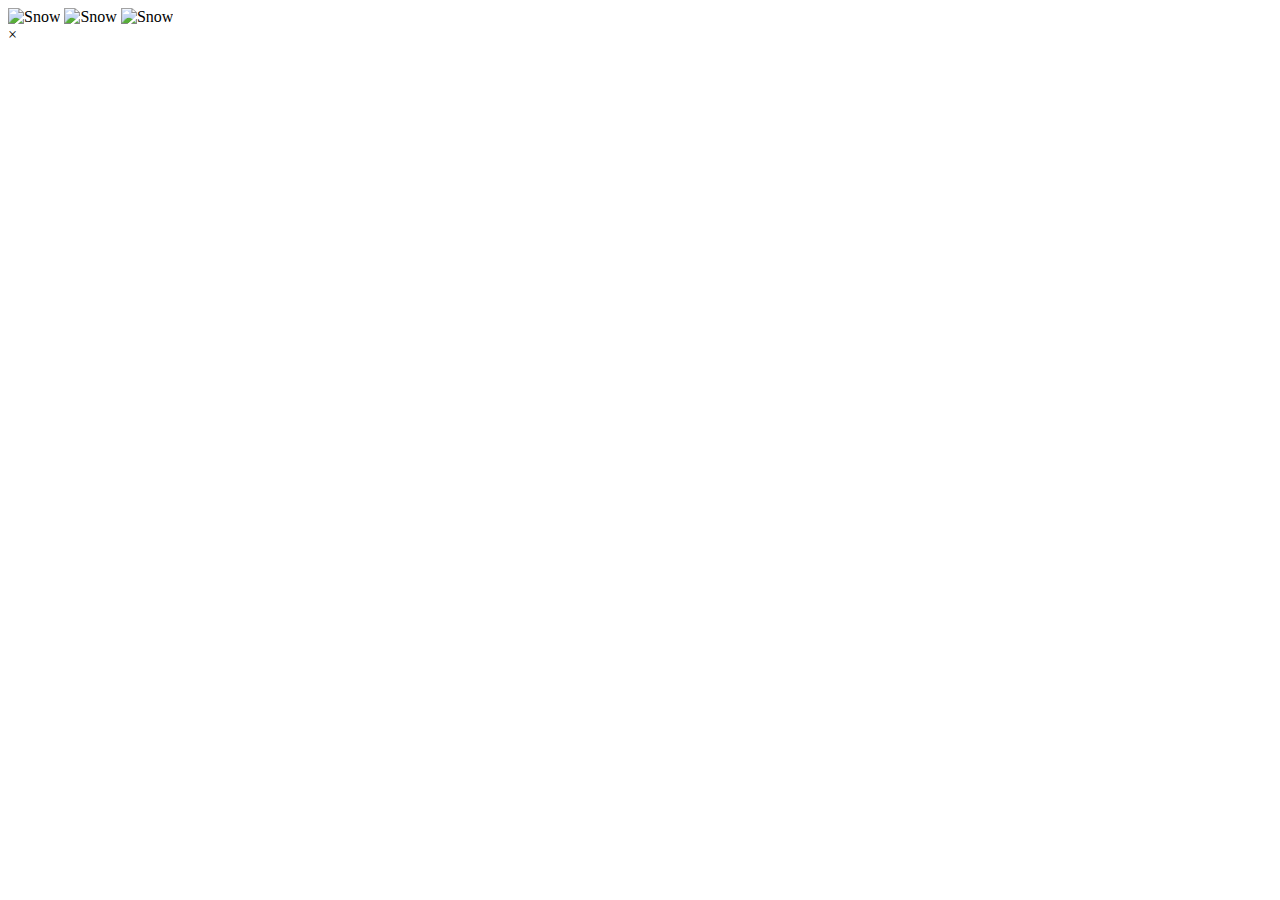
==== index.html @ c1187c4b "Create index.html" ====
<!DOCTYPE html>
<html lang="en">
<head>
    <meta charset="UTF-8">
    <meta name="viewport" content="width=device-width, initial-scale=1.0">

    <title>Portfolio - Josh Hatchard</title>
    <link rel="stylesheet" href="index.css">

    <link rel="preconnect" href="https://fonts.googleapis.com">
    <link rel="preconnect" href="https://fonts.gstatic.com" crossorigin>
    <link href="https://fonts.googleapis.com/css2?family=League+Spartan:wght@100..900&display=swap" rel="stylesheet">

    <link rel="preconnect" href="https://fonts.googleapis.com">
    <link rel="preconnect" href="https://fonts.gstatic.com" crossorigin>
    <link href="https://fonts.googleapis.com/css2?family=Rowdies:wght@300;400;700&display=swap" rel="stylesheet">

</head>
<body>

<!-- Trigger the Modal -->
<img id="myImg" src="images/duck.png" alt="Snow" style="width:100%;max-width:300px">
<img class="myImg" src="images/pig.png" alt="Snow" style="width:100%;max-width:300px">
<img class="myImg" src="images/pig.png" alt="Snow" style="width:100%;max-width:300px">

<!-- The Modal -->
<div id="myModal" class="modal">

  <!-- The Close Button -->
  <span class="close">&times;</span>

  <!-- Modal Content (The Image) -->
  <img class="modal-content" id="img01">

  <!-- Modal Caption (Image Text) -->
  <div id="caption"></div>
</div>

    <script src="index.js"></script>
</body>
</html>
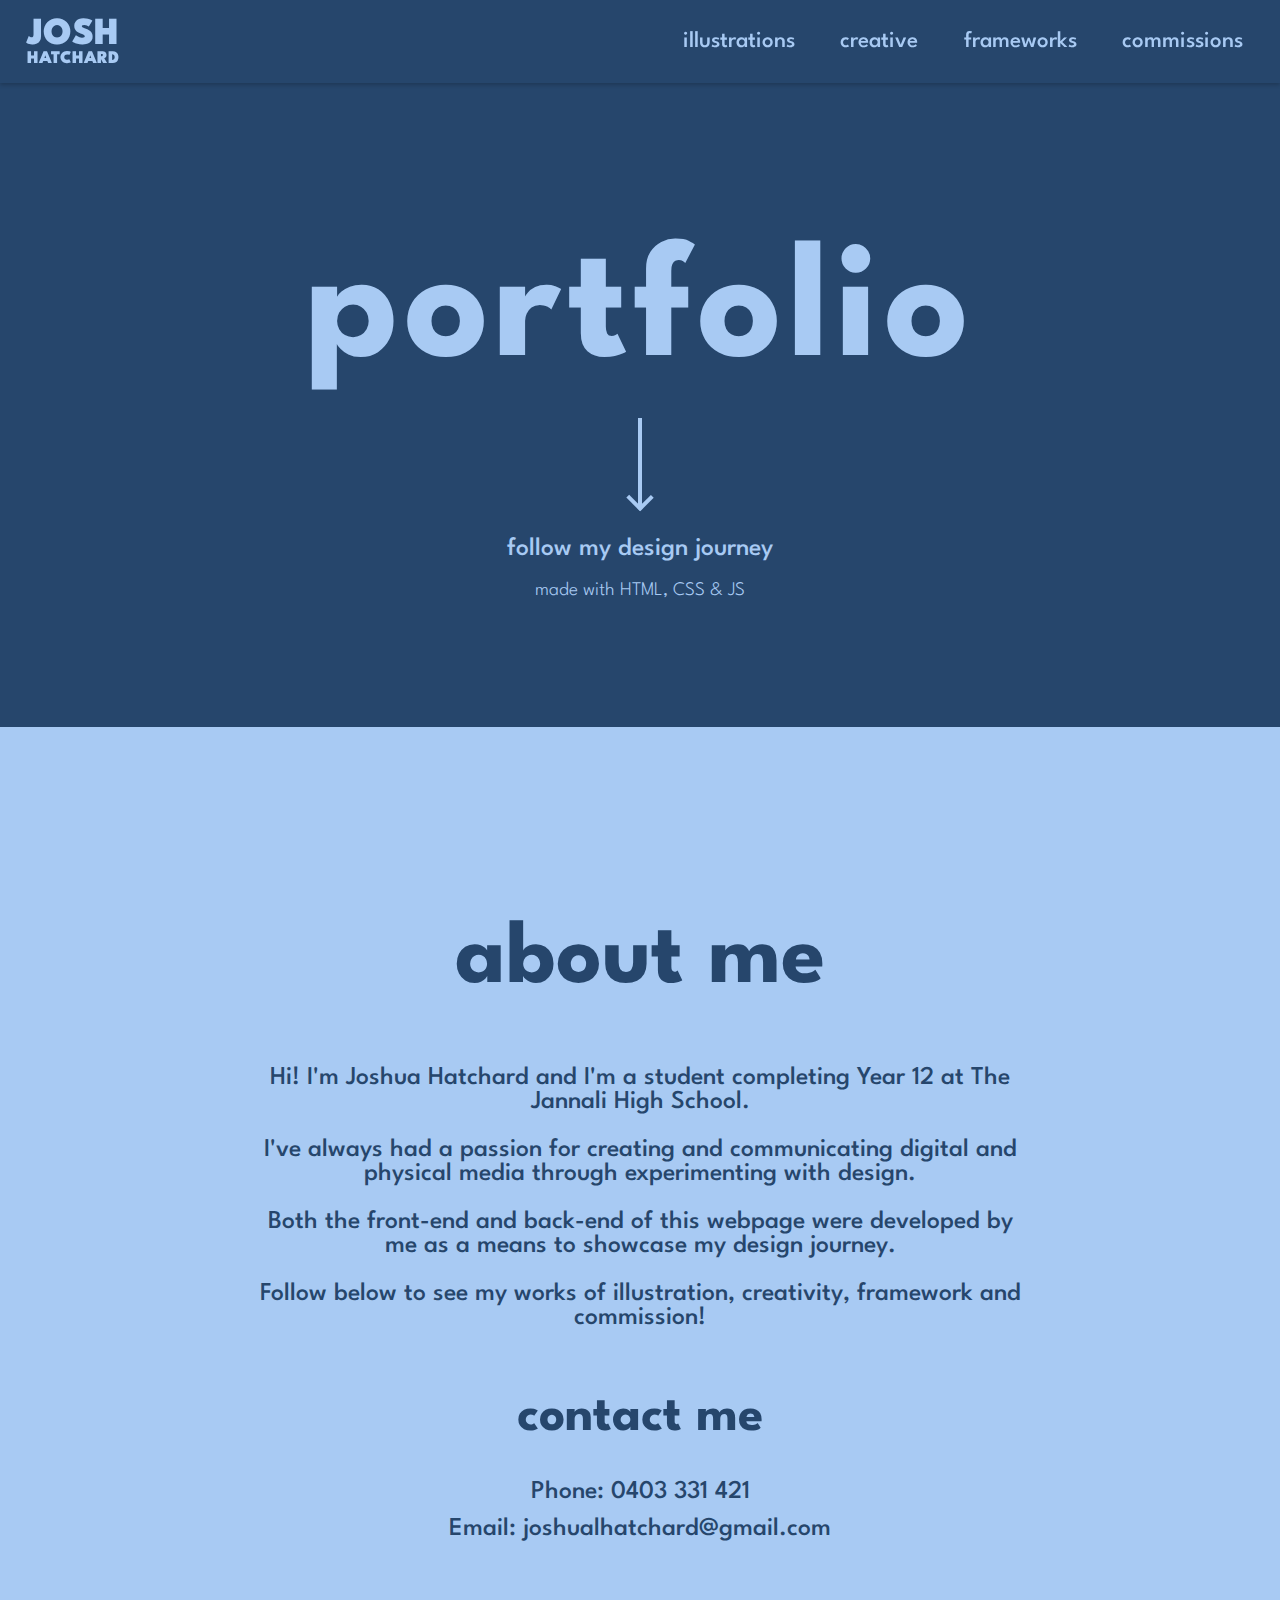
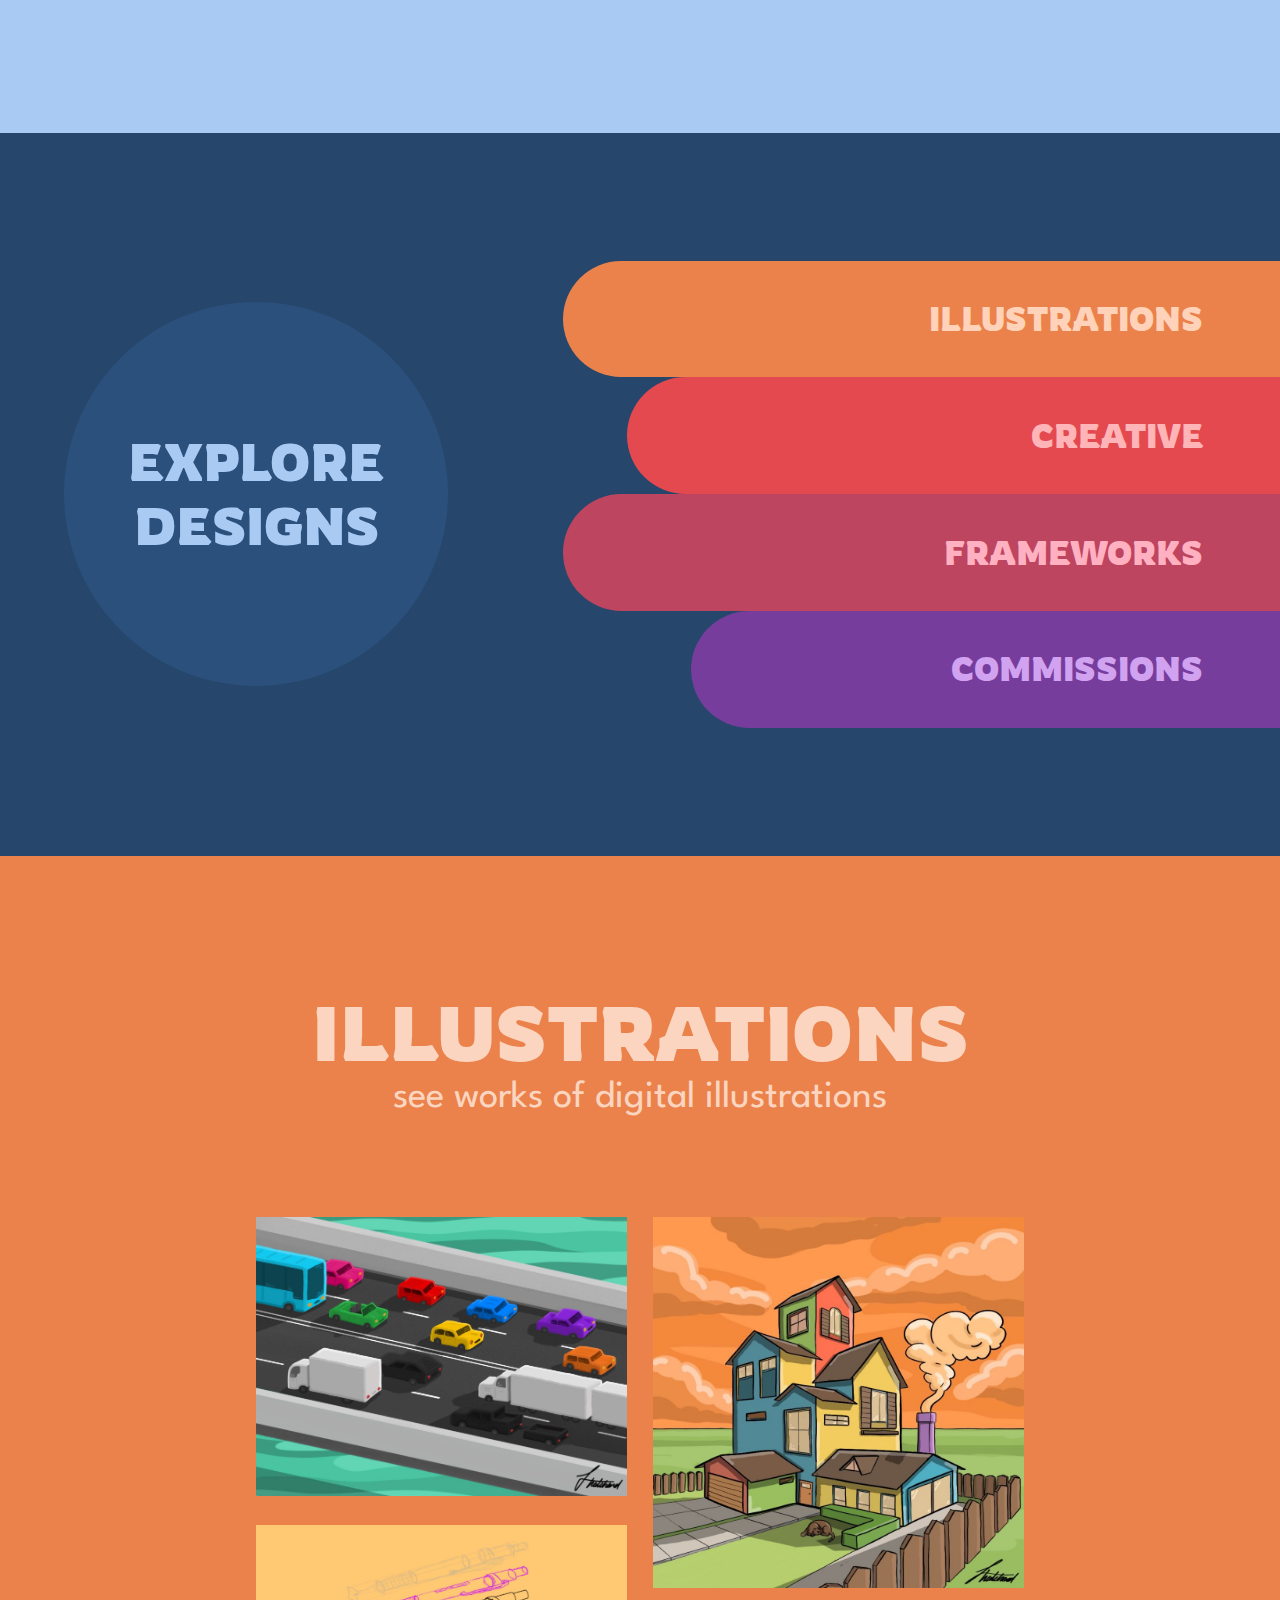
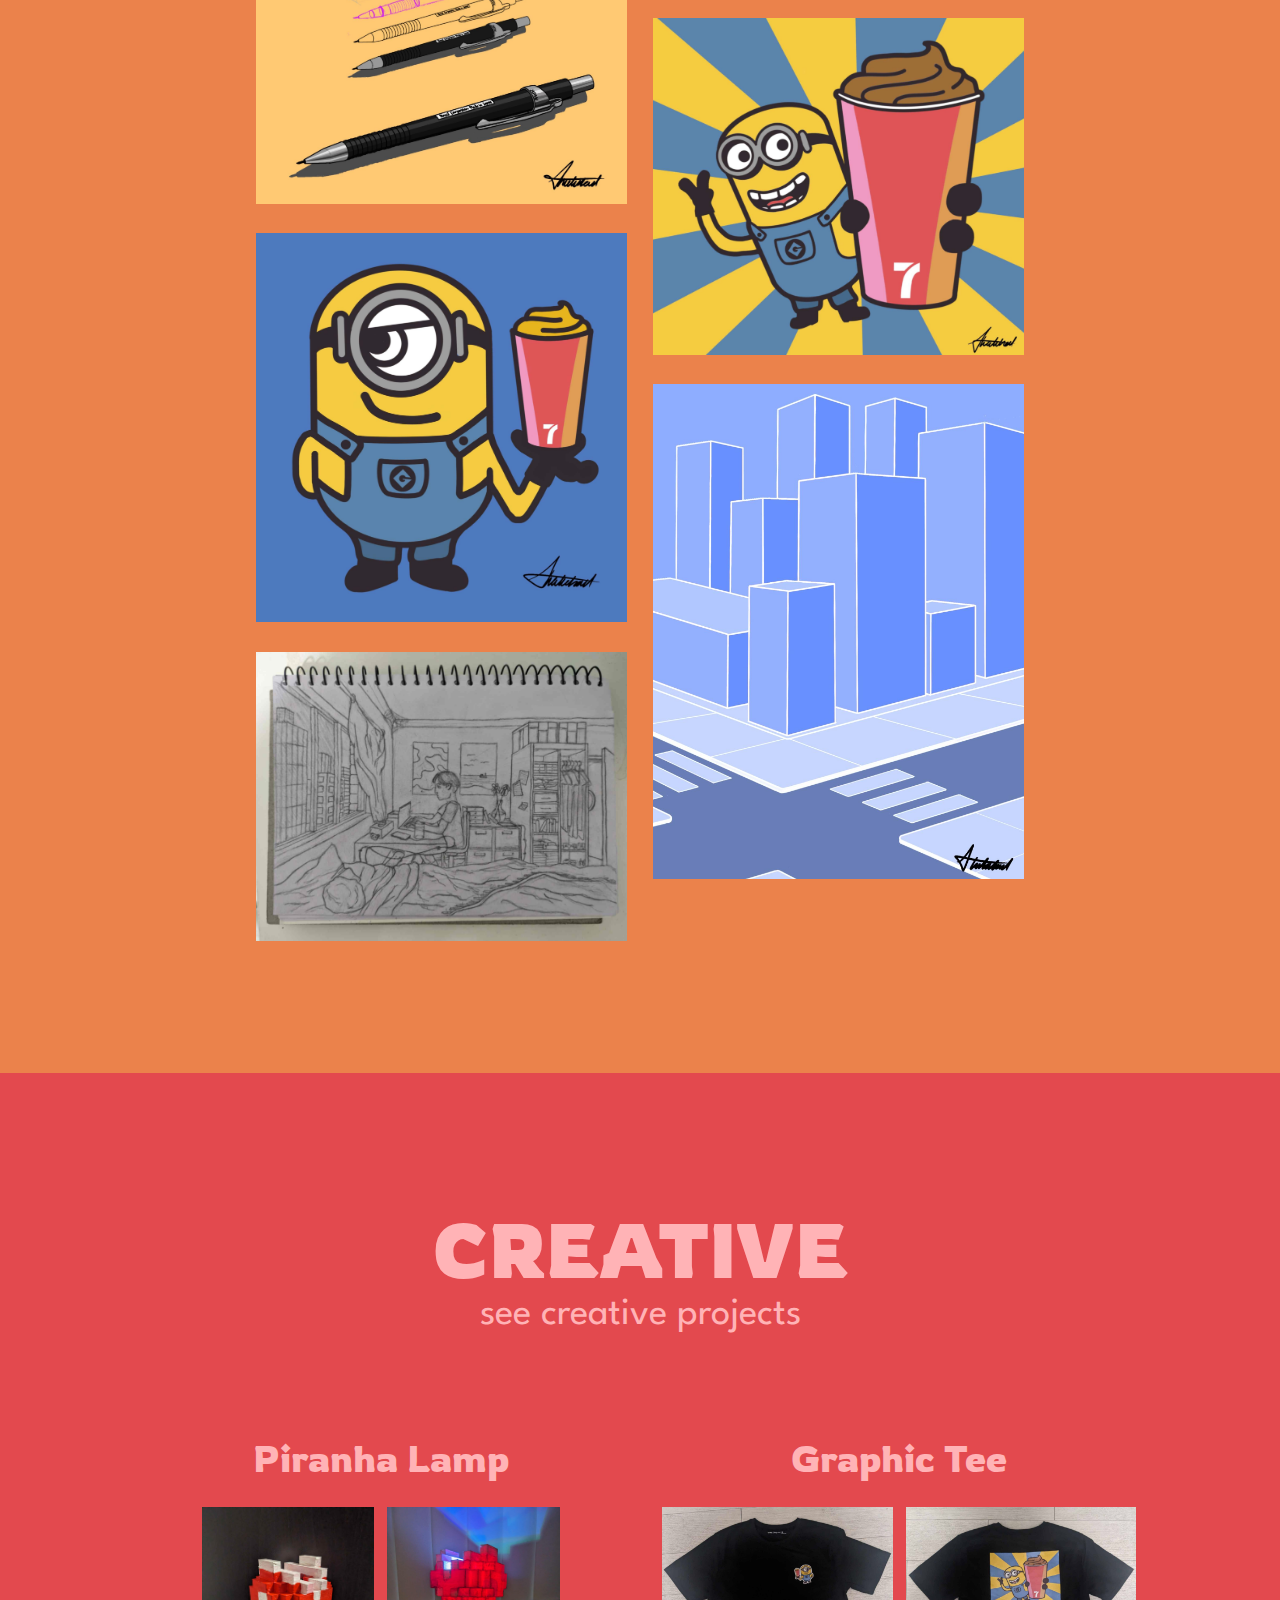
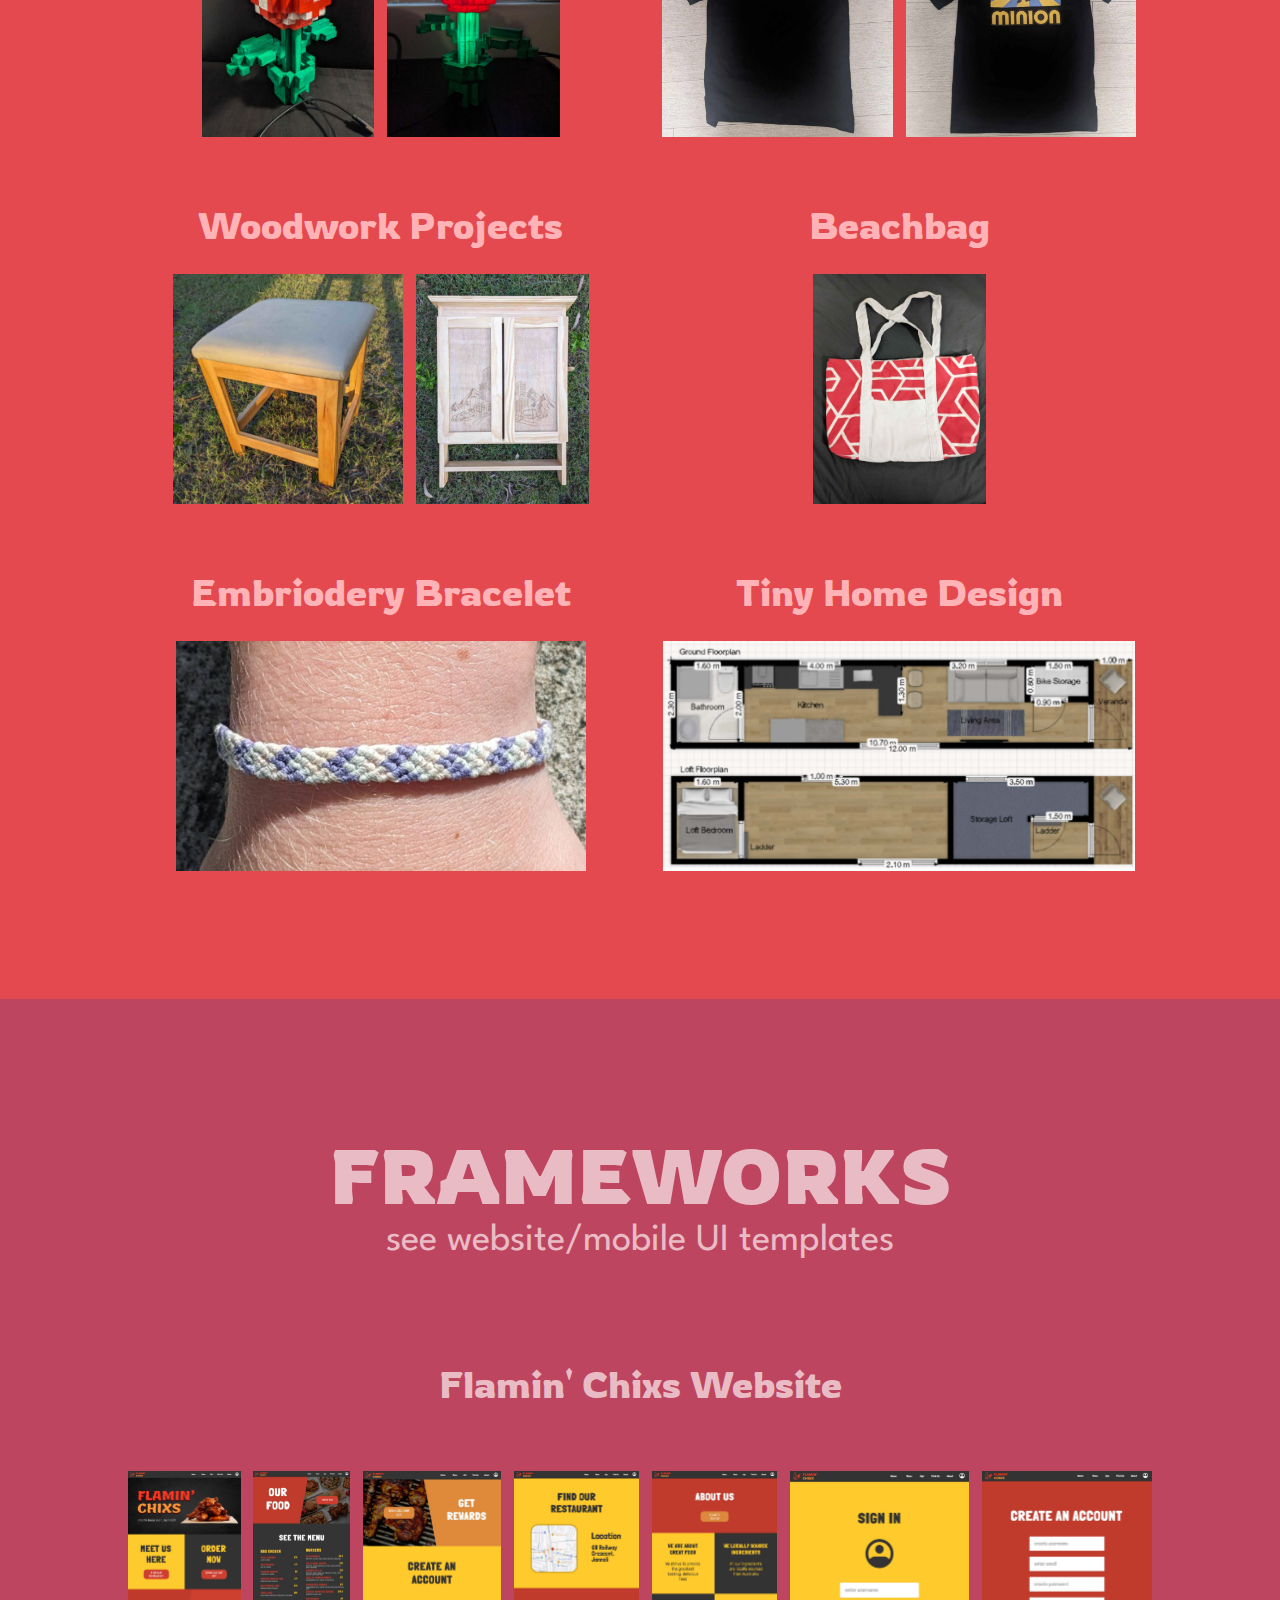
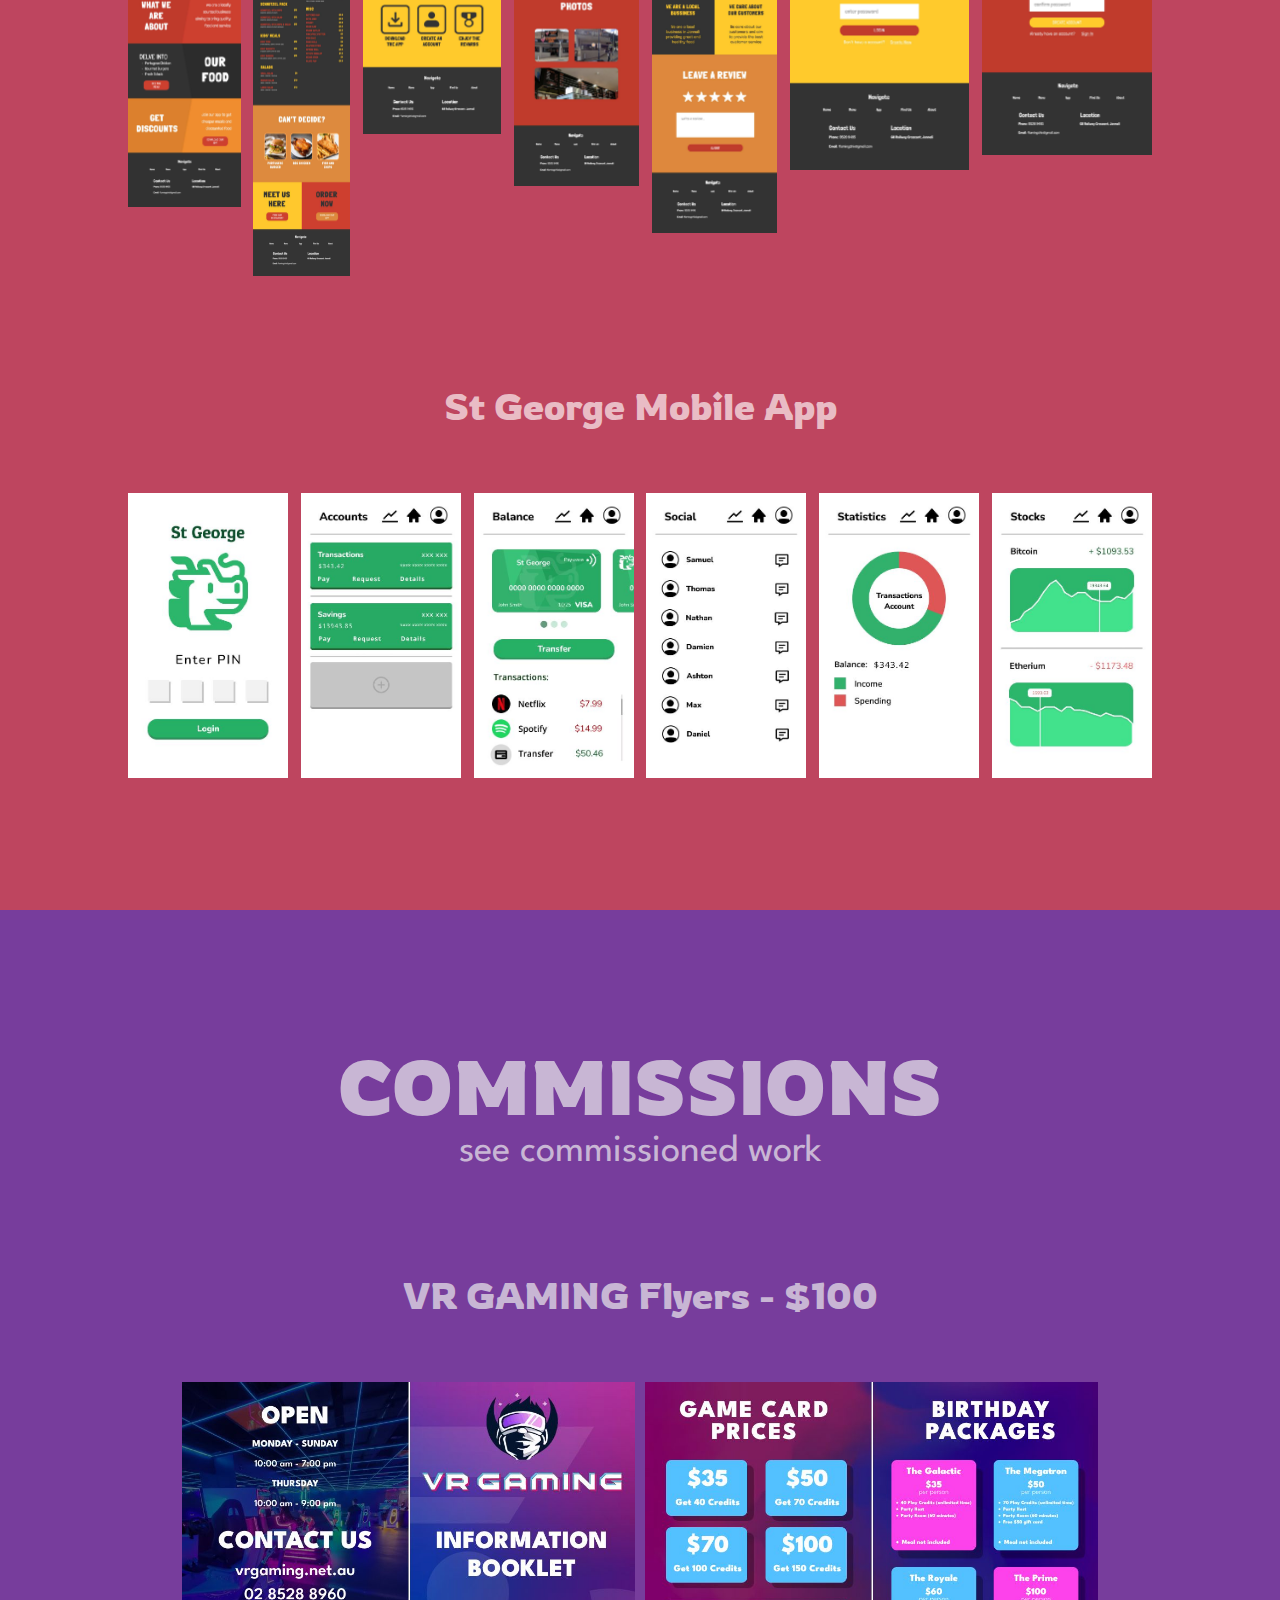
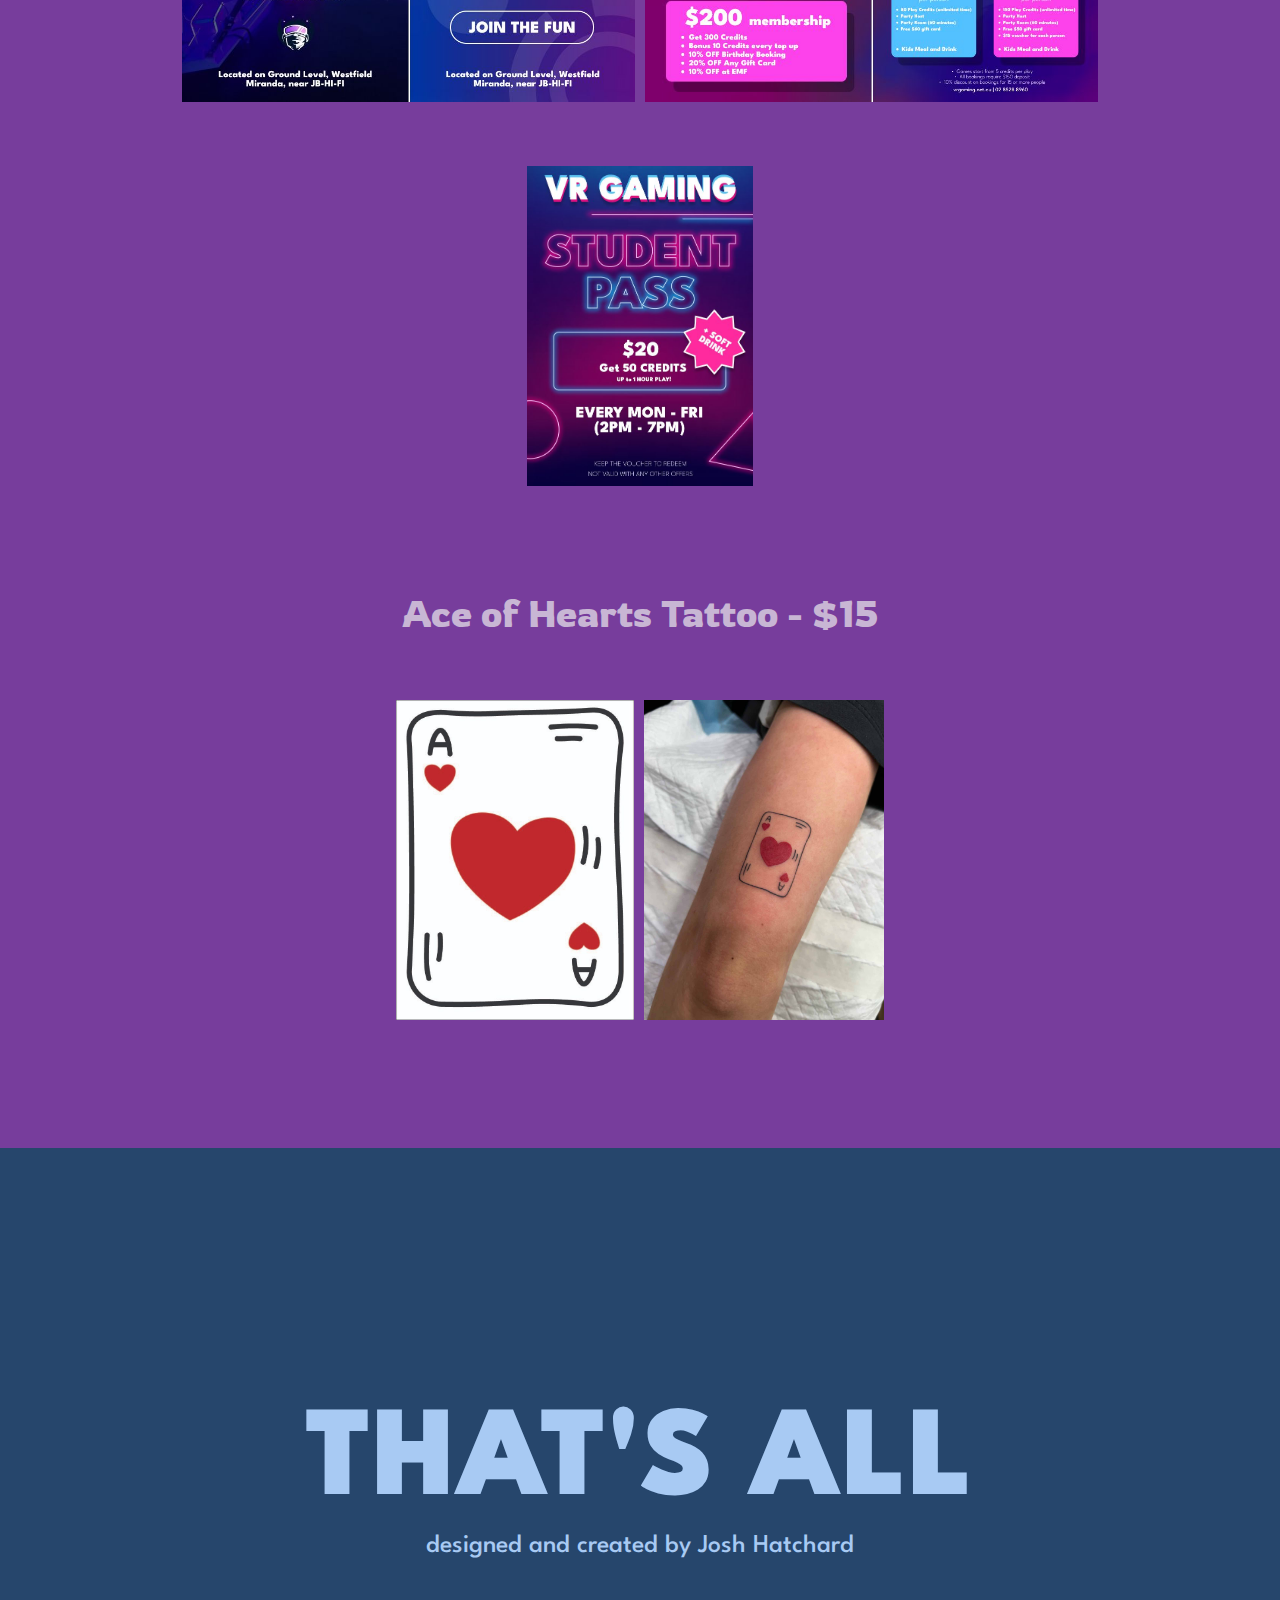
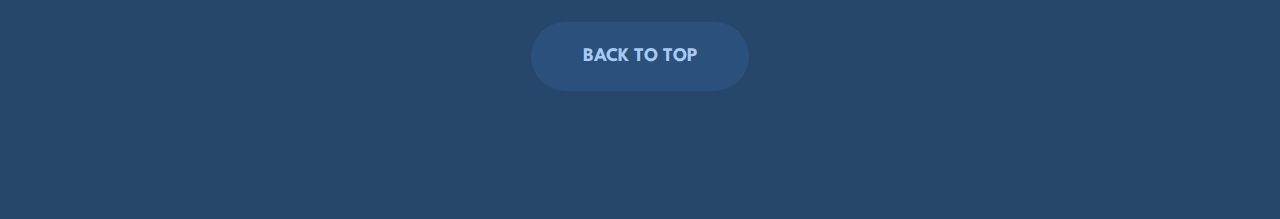
==== commit d3c3484b: "added as index" ====
--- a/index.html
+++ b/index.html
@@ -5,7 +5,7 @@
     <meta name="viewport" content="width=device-width, initial-scale=1.0">
 
     <title>Portfolio - Josh Hatchard</title>
-    <link rel="stylesheet" href="index.css">
+    <link rel="stylesheet" href="folio.css">
 
     <link rel="preconnect" href="https://fonts.googleapis.com">
     <link rel="preconnect" href="https://fonts.gstatic.com" crossorigin>
@@ -17,25 +17,211 @@
 
 </head>
 <body>
-
-<!-- Trigger the Modal -->
-<img id="myImg" src="images/duck.png" alt="Snow" style="width:100%;max-width:300px">
-<img class="myImg" src="images/pig.png" alt="Snow" style="width:100%;max-width:300px">
-<img class="myImg" src="images/pig.png" alt="Snow" style="width:100%;max-width:300px">
-
-<!-- The Modal -->
-<div id="myModal" class="modal">
-
-  <!-- The Close Button -->
-  <span class="close">&times;</span>
-
-  <!-- Modal Content (The Image) -->
-  <img class="modal-content" id="img01">
-
-  <!-- Modal Caption (Image Text) -->
-  <div id="caption"></div>
-</div>
-
-    <script src="index.js"></script>
+    <div class="fullnav">
+        <nav class="nav" id="nav">
+            <div id="items">
+            <div id="name">
+                <p1>JOSH</p1><br>
+                <p2>HATCHARD</p2>
+            </div>
+                <li class="illbut">illustrations</li>  
+                <li class="crebut">creative</li>
+                <li class="frabut">frameworks</li>
+                <li class="combut">commissions</li>
+            <div id="options" class="options">
+                <div id="lines"></div>
+                <div id="lines"></div>
+                <div id="lines"></div>
+            </div>
+        </nav>
+        <div id="dropnav">
+            <li class="illbut"><p1>ILLUSTRATIONS</p1></li>  
+            <li class="crebut">CREATIVE</li>
+            <li class="frabut">FRAMEWORKS</li>
+            <li class="combut">COMMISSIONS</li>
+        </div>
+    </div>
+
+    <div class="header" id="header">
+        <h1>portfolio</h1>
+        <div id="arrow">
+            <div id="arrowbody"></div>
+            <div id="arrowhead">
+                <div id="left"></div>
+                <div id="right"></div>
+            </div>
+        </div>
+        <p1>follow my design journey</p1>
+        <br>
+        <p2>made with HTML, CSS & JS</p2>
+    </div>
+
+    <div class="about">
+        <h2>about me</h2>
+        <div id="container">
+            <p1>Hi! I'm Joshua Hatchard and I'm a student completing Year 12 at The Jannali High School.
+            <br><br>
+            I've always had a passion for creating and communicating digital and physical media through experimenting with design. 
+            <br><br>         
+            Both the front-end and back-end of this webpage were developed by me as a means to showcase my design journey.
+            <br><br>
+            Follow below to see my works of illustration, creativity, framework and commission!
+            </p1>
+            
+            <div id="details">
+                <h2>contact me</h2>
+                <p1>Phone: 0403 331 421</p1>
+                <p1>Email: joshualhatchard@gmail.com</p1>
+            </div>
+            
+        </div>
+    </div>
+
+    <div class="navigate">
+        <div id="navi">
+            <div id="explore">
+                <p1>EXPLORE<br>DESIGNS</p1>
+            </div>
+            <div id="exploreoptions">
+                <div id="ill" class="illbut"><p3>ILLUSTRATIONS</p3></div>
+                <div id="cre" class="crebut"><p3>CREATIVE</p3></div>
+                <div id="fra" class="frabut"><p3>FRAMEWORKS</p3></div>
+                <div id="com" class="combut"><p3>COMMISSIONS</p3></div>
+            </div>
+        </div>
+    </div>
+
+    <!-- modal -->
+    <div id="myModal" class="modal">
+        <img class="modalcontent" id="imgprev">
+        <div id="caption"></div>
+    </div>
+
+    <div class="illustrations" id="illustrations">
+        <h4>ILLUSTRATIONS</h4>
+        <p4>see works of digital illustrations</p4>
+        <div class="gallery">
+            <div class="frameflex">
+                <div id="cont"><img class="works" src="images/illustrations/bridge.jpg" alt="Unlined colourful bridge illustration"></div>
+                <div id="cont"><img class="works" src="images/illustrations/pen.jpg" alt="Still life pen sketch"></div>
+                <div id="cont"><img class="works" src="images/illustrations/minionlogo.jpg" alt="Minion graphic tee logo illustration"></div>
+                <div id="cont"><img class="works" src="images/illustrations/sketch.jpg" alt="Imaginary room sketch drawing"></div> 
+            </div>
+            <div class="frameflex">
+                <div id="cont"><img class="works" src="images/illustrations/house.jpg" alt="Colourful line art house illustration"></div>
+                <div id="cont"><img class="works" src="images/illustrations/minion.jpg" alt="Minion graphic tee illustration"></div>
+                <div id="cont"><img class="works" src="images/illustrations/cityblue.jpg" alt="Multilane bridge illustration"></div>
+            </div>
+        </div>
+    </div>
+
+    <div class="creative" id="creative">
+        <h4>CREATIVE</h4>
+        <p4>see creative projects</p4>
+        <div class="gallery">
+            <div id="box">
+                <p5>Piranha Lamp</p5>
+                <div class="frameflex" id="flex1">
+                    <div id="cont"><img class="works" src="images/creative/lampoff.jpg" alt="Pixelated 3D printed pirahna lamp (off)"></div>
+                    <div id="cont"><img class="works" src="images/creative/lampon.jpg" alt="Pixelated 3D printed pirahna lamp (on)"></div>
+                </div>
+            </div>
+            <div id="box">
+                <p5>Graphic Tee</p5>
+                <div class="frameflex" id="flex2">
+                    <div id="cont"><img class="works" src="images/creative/shirtfront.jpg" alt="Minion graphic tee front"></div>
+                    <div id="cont"><img class="works" src="images/creative/shirtback.jpg" alt="Minion graphic tee back"></div>
+                </div>
+            </div>
+            <div id="box">
+                <p5>Woodwork Projects</p5>
+                <div class="frameflex" id="flex3">
+                    <div id="cont"><img class="works" src="images/creative/stool.jpg" alt="Timber footstool"></div>
+                    <div id="cont"><img class="works" src="images/creative/cabinet.jpg" alt="Timber dartboard cabinet"></div>
+                </div>
+            </div>
+            <div id="box">
+                <p5>Beachbag</p5>
+                <div class="frameflex" id="flex4">
+                    <div id="cont"><img class="works" src="images/creative/beachbag.jpg" alt="Textiles beachbag creation"></div>
+                </div>
+            </div>
+            <div id="box">
+                <p5>Embriodery Bracelet</p5>
+                <div class="frameflex" id="flex5">
+                    <div id="cont"><img class="works" src="images/creative/bracelet.jpg" alt="Embriodery bracelet creation"></div>
+                </div>
+            </div>
+            <div id="box">
+                <p5>Tiny Home Design</p5>
+                <div class="frameflex" id="flex6">
+                    <div id="cont"><img class="works" src="images/creative/tinyhome.jpg" alt="Tiny home floor plan design"></div>
+                </div>
+            </div>
+        </div>
+    </div>
+
+    <div class="frameworks" id="frameworks">
+        <h4>FRAMEWORKS</h4>
+        <p4>see website/mobile UI templates</p4>
+        <div class="gallery">
+            <div id="box">
+                <p5>Flamin' Chixs Website</p5>
+                <div class="frameflex">
+                    <div id="cont"><img class="works" src="images/frameworks/flamin1.jpg" alt="Flamin' Chixs home page"></div>
+                    <div id="cont"><img class="works" src="images/frameworks/flamin2.jpg" alt="Flamin' Chixs menu page"></div>
+                    <div id="cont"><img class="works" src="images/frameworks/flamin3.jpg" alt="Flamin' Chixs rewards page"></div>
+                    <div id="cont"><img class="works" src="images/frameworks/flamin4.jpg" alt="Flamin' Chixs location page"></div>
+                    <div id="cont"><img class="works" src="images/frameworks/flamin5.jpg" alt="Flamin' Chixs about page"></div>
+                    <div id="cont"><img class="works" src="images/frameworks/flamin6.jpg" alt="Flamin' Chixs login page"></div>
+                    <div id="cont"><img class="works" src="images/frameworks/flamin7.jpg" alt="Flamin' Chixs signup page"></div>
+                </div>
+            </div>
+            <div id="box">
+                <p5>St George Mobile App</p5>
+                <div class="frameflex">
+                    <div id="cont"><img class="works" id="item1" src="images/frameworks/banking1.jpg" alt="St George mobile pin page"></div>
+                    <div id="cont"><img class="works" id="item2" src="images/frameworks/banking2.jpg" alt="St George mobile accounts page"></div>
+                    <div id="cont"><img class="works" id="item3" src="images/frameworks/banking3.jpg" alt="St George mobile balance page"></div>
+                    <div id="cont"><img class="works" id="item4" src="images/frameworks/banking4.jpg" alt="St George mobile social page"></div>
+                    <div id="cont"><img class="works" id="item5" src="images/frameworks/banking5.jpg" alt="St George mobile statistics page"></div>
+                    <div id="cont"><img class="works" id="item5" src="images/frameworks/banking6.jpg" alt="St George mobile stocks page"></div>
+                </div>
+            </div>
+        </div>
+    </div>
+
+    <div class="commissions" id="commissions">
+        <h4>COMMISSIONS</h4>
+        <p4>see commissioned work</p4>
+        <div class="gallery">
+            <div id="box">
+                <p5>VR GAMING Flyers - $100</p5>
+                <div class="frameflex" id="flex1">
+                    <div id="cont"><img class="works" src="images/commissions/flyerfront.jpg" alt="VR GAMING flyer front/back page"></div>
+                    <div id="cont"><img class="works" src="images/commissions/flyerpricing.jpg" alt="VR GAMING flyer contents page"></div>
+                </div>
+                <div class="frameflex" id="flex2">
+                    <div id="cont"><img class="works" src="images/commissions/studentpass.jpg" alt="VR GAMING student pass flyer"></div>
+                </div>
+            </div>
+            <div id="box">
+                <p5>Ace of Hearts Tattoo - $15</p5>
+                <div class="frameflex" id="flex3">
+                    <div id="cont"><img class="works" src="images/commissions/tattooill.jpg" alt="Ace of hearts tattoo illustration"></div>
+                    <div id="cont"><img class="works" src="images/commissions/tattoodrawn.jpeg" alt="Drawn ace of hearts tattoo"></div>
+                </div>
+            </div>
+        </div>
+    </div>
+
+    <div class="footer">
+        <h5>THAT'S ALL</h5>
+        <p1>designed and created by Josh Hatchard</p1>
+        <div id="totop">BACK TO TOP</div>
+    </div>
+
+<script src="folio.js"></script>
+
 </body>
-</html>
+</html>--- a/folio.css
+++ b/folio.css
@@ -0,0 +1,639 @@
+
+html {
+    scroll-behavior: smooth;
+   }
+
+body {
+    font-family: "League Spartan", sans-serif;
+    font-optical-sizing: auto;
+    font-style: normal;
+
+    padding: 0px;
+    margin: 0px;
+    cursor: default;
+}
+
+/* nav bar */
+.fullnav {
+    position: fixed;
+    width: 100%;
+    z-index: 1;
+    display: flex;
+    flex-direction: column;
+  }
+  .nav p1 {
+    font-size: max(3vw,25px);
+    font-weight: 900;
+    text-align: center;
+    color: #A8CAF3;
+  }
+  .nav p2 {
+    font-size: max(1.4vw,12px);
+    font-weight: 900;
+    text-align: center;
+    line-height: 80%;
+    color: #A8CAF3;
+  }
+  .nav {
+    background-color: #26466C;
+    padding: 1.3vw;
+    display: flex;
+    box-shadow: 0 2px 4px 0 rgba(0,0,0,.2);
+    min-height: 40px;
+  }
+  .nav #name {
+    width: max-content;
+    margin: auto;
+    margin-left: 10px;
+  }
+  
+  #options {
+    display: none;
+    flex-direction: column;
+    width: 30px;
+    height: 30px;
+    justify-content: center;
+    gap: 20%;
+    margin-top: 5px;
+    margin-right: 5px;
+  }
+  .nav #options:hover {
+    transform: scale(1.1);
+    transition-duration: 0.2s;
+    cursor: pointer;
+  }
+  .nav #options:not(:hover) {
+    transition-duration: 0.2s;
+  }
+
+  #lines {
+    width: 100%;
+    height: 20%;
+    background-color: #A8CAF3;
+    border-radius: 30px;
+  }
+  #items {
+    display: flex;
+    width: 100%;
+    gap: 2vw;
+    margin-right: 10px;
+  }
+  
+  .nav li {
+    padding: 10px;
+    list-style: none;
+    font-size: max(1.8vw,20px);
+    font-weight: 500;
+    color: #A8CAF3;
+    margin: auto 0;
+  }
+
+  .nav li:hover {
+    transform: scale(1.1);
+    transition-duration: 0.2s;
+    cursor: pointer;
+  }
+  .nav li:not(:hover) {
+    transition-duration: 0.2s;
+  }
+  .nav #name:hover {
+    transform: scale(1.1);
+    transition-duration: 0.2s;
+    cursor: pointer;
+  }
+  .nav #name:not(:hover) {
+    transition-duration: 0.2s;
+  }
+  
+  #dropnav {
+    display: none;
+    flex-direction: column;
+    width: 100%;
+    text-align: right;
+  }
+
+  #dropnav li {
+    padding: 20px;
+    font-size: 15px;
+    font-weight: 700;
+    list-style: none;
+    font-family: "Rowdies", sans-serif;
+    font-weight: 700;
+    font-style: normal;
+  }
+  #dropnav .illbut{
+    background-color: #EB824B;
+    color: #FFD2B9;
+  }
+  #dropnav .crebut{
+    background-color: #E3494E;
+    color: #FFB4B7;
+  }
+  #dropnav .frabut{
+    background-color: #BE455F;
+    color: #FFB1C2;
+  }
+  #dropnav .combut{
+    background-color: #773D9C;
+    color: #D1A2EF;
+  }
+
+  #dropnav li:hover {
+    transition-duration: 0.2s;
+    cursor: pointer;
+    padding-right: 10%;
+  }
+  #dropnav li:not(hover) {
+    transition-duration: 0.2s;
+  }
+  
+  @media only screen and (max-width: 800px) {
+    .nav li {
+      display: none;
+    }
+    #options {
+      display: flex;
+  }
+  }
+  @media only screen and (min-width: 800px) {
+    #dropnav {
+      display: none;
+   }
+  }
+  
+
+/* heading page*/
+.header {
+    background-color: #26466C;
+    color: #A8CAF3;
+    text-align: center;
+    display: flex;
+    flex-direction: column;
+    padding-top: 10vw;
+    padding-bottom: 10vw;
+}
+.header h1 {
+    font-size: max(13vw,50px);
+    font-weight: 700;
+    letter-spacing: 5px;
+    margin-bottom: 2vw;
+}
+.header #arrow {
+    width: max-content;
+    height: max-content;
+    margin: auto;
+}
+.header #arrowbody {
+    width: 0.3vw;
+    height: 7vw;
+    background-color: #A8CAF3;
+    margin: auto;
+}
+.header #arrowhead {
+    display: flex;
+    position: relative;
+    top: -0.5vw;
+}
+.header #arrowhead #left {
+    width: 1.5vw;
+    height: 0.3vw;
+    background-color: #A8CAF3;
+    transform: rotate(45deg);
+    position: relative;
+    left: 0.325vw;
+}
+.header #arrowhead #right {
+    width: 1.5vw;
+    height: 0.3vw;
+    background-color: #A8CAF3;
+    transform: rotate(-45deg);
+    position: relative;
+    left: -0.325vw;
+}
+.header p1 {
+    font-size: max(2vw, 15px);
+    font-weight: 500;
+    margin-top: 2vw;
+}
+.header p2 {
+    font-size: max(1.5vw, 10px);
+    margin: 0px;
+    font-weight: 300;
+    margin-top: 0.5vw;
+}
+
+.about {
+    background-color: #A8CAF3;
+    padding-top: 15vw;
+    padding-bottom: 15vw;
+}
+.about h2 {
+    font-size: max(7vw, 40px);
+    font-weight: 700;
+    color: #26466C;
+    text-align: center;
+    margin: 0px;
+}
+
+.about #container {
+    margin: auto;
+    margin-top: 5vw;
+    text-align: center;
+    margin-left: 20vw;
+    margin-right: 20vw;
+}
+.about p1 {
+    font-size: max(2vw, 15px);
+    font-weight: 500;
+    color: #26466C;
+}
+.about #details {
+  display: flex;
+  flex-direction: column;
+  gap: 1vw;
+  justify-content: center;
+  margin-top: 5vw;
+}
+.about #details h2{
+  font-size: 4vw;
+  margin-bottom: 2vw;
+}
+
+
+.navigate {
+    padding-top: 10vw;
+    padding-bottom: 10vw;
+    background-color: #26466C;
+    text-align: center;
+    font-family: "Rowdies", sans-serif;
+    font-weight: 700;
+    font-style: normal;
+  }
+
+.navigate #navi{
+    display: flex;
+    align-items: center;
+}
+
+.navigate #navi #explore {
+    background-color: #2B507C;
+    min-width: 30vw;
+    min-height: 30vw;
+    display: flex;
+    justify-content: center;
+    align-items: center;
+    border-radius: 50%;
+    margin: auto;
+    margin-left: 5vw;
+}
+
+.navigate #navi #explore p1 {
+    color: #A8CAF3;
+    font-size: max(4vw, 10px);
+}
+
+.navigate #explore:hover {
+  transition: 0.3s;
+  transform: scale(1.05);
+}
+.navigate #explore:not(:hover) {
+  transition: 0.3s;
+}
+
+
+.navigate #exploreoptions {
+    display: flex;
+    flex-direction: column;
+    width: 60vw;
+    overflow: hidden;
+    margin-left: auto;
+    margin-right: 0px;
+}
+
+.navigate p3 {
+    font-size: max(2.5vw, 10px);
+    float: right;
+    margin-right: 3vw;
+}
+
+.navigate #exploreoptions #ill {
+    background-color: #EB824B;
+    color: #FFD2B9;
+    padding: 3vw;
+    width: 50vw;
+    border-top-left-radius: 5vw;
+    border-bottom-left-radius: 5vw;
+    margin-left: auto;
+    margin-right: 0px;
+}
+.navigate #exploreoptions #ill:hover {
+    transition: 0.3s;
+    cursor: pointer;
+    transform: scaleX(1.1);
+}
+.navigate #exploreoptions #ill:not(:hover) {
+    transition: 0.3s;
+}
+.navigate #exploreoptions #cre {
+    background-color: #E3494E;
+    color: #FFB4B7;
+    padding: 3vw;
+    width: 45vw;
+    border-top-left-radius: 5vw;
+    border-bottom-left-radius: 5vw;
+    margin-left: auto;
+    margin-right: 0px;
+}
+.navigate #exploreoptions #cre:hover {
+    transition: 0.3s;
+    cursor: pointer;
+    transform: scaleX(1.1);
+}
+.navigate #exploreoptions #cre:not(:hover) {
+    transition: 0.3s;
+}
+
+.navigate #exploreoptions #fra {
+    background-color: #BE455F;
+    color: #FFB1C2;
+    padding: 3vw;
+    width: 50vw;
+    border-top-left-radius: 5vw;
+    border-bottom-left-radius: 5vw;
+    margin-left: auto;
+    margin-right: 0px;
+}
+.navigate #exploreoptions #fra:hover {
+    transition: 0.3s;
+    cursor: pointer;
+    transform: scaleX(1.1);
+}
+.navigate #exploreoptions #fra:not(:hover) {
+    transition: 0.3s;
+}
+
+.navigate #exploreoptions #com {
+    background-color: #773D9C;
+    color: #D1A2EF;
+    padding: 3vw;
+    width: 40vw;
+    border-top-left-radius: 5vw;
+    border-bottom-left-radius: 5vw;
+    margin-left: auto;
+    margin-right: 0px;
+}
+.navigate #exploreoptions #com:hover {
+    transition: 0.3s;
+    cursor: pointer;
+    transform: scaleX(1.1);
+}
+.navigate #exploreoptions #com:not(:hover) {
+    transition: 0.3s;
+}
+
+h4 {
+    font-family: "Rowdies", sans-serif;
+    font-weight: 700;
+    font-style: normal;
+    font-size: max(6vw, 30px);
+    margin: 0px;
+  }
+
+p4 {
+    font-family: "League Spartan", sans-serif;
+    font-optical-sizing: auto;
+    font-style: normal;
+    font-size: max(3vw, 15px);
+    font-weight: 400;
+}
+
+p5 {
+    font-family: "Rowdies", sans-serif;
+    font-weight: 500;
+    font-style: normal;
+    font-size: max(3vw, 10px);
+    margin: 0px;
+}
+
+.illustrations {
+    background-color: #EB824B;
+    color: #FBD5C0;
+    text-align: center;
+    padding-top: 10vw;
+    padding-bottom: 10vw;
+}
+
+.illustrations .gallery {
+    display: flex;
+    width: 60%;
+    margin: auto;
+    gap: 2vw;
+    margin-top: 8vw;
+    }
+
+.illustrations .gallery .frameflex {
+    display: flex;
+    flex-direction: column;
+    margin: auto;
+    margin-top: 0;
+    gap: 2vw;
+    width: 100%;
+    }
+    
+.illustrations .gallery img {
+        width: 100%;
+    }
+
+.creative {
+    background-color: #E3494E;
+    padding-top: 10vw;
+    padding-bottom: 10vw;
+    color: #FFB3B6;
+    text-align: center;
+}
+.creative .gallery {
+    display: grid;
+    grid-template-columns: 1fr 1fr;
+    width: 80%;
+    margin: auto;
+    gap: 1vw;
+    row-gap: 5vw;
+    margin-top: 8vw;
+}
+.creative #box {
+    display: flex;
+    flex-direction: column;
+    text-align: center;
+    gap: 2vw;
+}
+.creative .gallery .frameflex {
+    display: flex;
+    margin: auto;
+    gap: 1vw;
+    height: 18vw;
+    width: 100%;
+    justify-content: center;
+}
+
+.creative .gallery img {
+    height: 100%;
+    width: auto;
+}
+
+.frameworks {
+    background-color: #BE455F;
+    padding-top: 10vw;
+    padding-bottom: 10vw;
+    color: #E9BCC5;
+    text-align: center;
+  }
+.frameworks .gallery {
+    display: flex;
+    flex-direction: column;
+    gap: 8vw;
+    margin-top: 8vw;
+}
+.frameworks #box {
+    display: flex;
+    flex-direction: column;
+    text-align: center;
+    gap: 5vw;
+}
+.frameworks .frameflex {
+    display: flex;
+    flex-direction: row;
+    width: 80%;
+    margin: auto;
+    gap: 1vw;
+}
+img {
+    width: 100%;
+}
+
+.commissions {
+    background-color: #773D9C;
+    padding-top: 10vw;
+    padding-bottom: 10vw;
+    color: #C8B6D4;
+    text-align: center;
+  }
+.commissions .gallery {
+    display: flex;
+    flex-direction: column;
+    margin: auto;
+    gap: 8vw;
+    margin-top: 8vw;
+}
+.commissions #box {
+    display: flex;
+    flex-direction: column;
+    text-align: center;
+    gap: 5vw;
+}
+.commissions .gallery .frameflex {
+    display: flex;
+    margin: auto;
+    gap: 10px;
+    height: 25vw;
+    width: 100%;
+    justify-content: center;
+}
+.commissions .gallery img {
+    height: 100%;
+    width: auto;
+}
+
+
+.footer {
+    background-color: #26466C;
+    color: #A8CAF3;
+    padding-top: 20vw;
+    padding-bottom: 10vw;
+    text-align: center;
+  }
+
+.footer h5 {
+    font-size: max(10vw, 40px);
+    font-weight: 900;
+    margin: 0px;
+    margin-bottom: 1vw;
+}
+
+.footer p1 {
+    font-size: max(2vw, 15px);
+    font-weight: 500;
+}
+
+.footer #totop {
+    font-size: max(1.5vw, 10px);
+    font-weight: 700;
+    width: max-content;
+    padding: 2vw 4vw;
+    border-radius: 5vw;
+    background-color: #2B507C;
+    margin: auto;
+    display: flex;
+    justify-content: center;
+    align-items: center;
+    margin-top: 5vw;
+}
+
+.footer #totop:hover {
+    background-color:#3A69A1;
+    cursor: pointer;
+}
+
+/** modal **/
+.works {
+    border-radius: 0cap;
+    cursor: pointer;
+    transition: 0.3s;
+  }
+.works:hover {opacity: 0.7;}
+  
+  .modal {
+    display: none;
+    position: fixed;
+    z-index: 1;
+    padding-top: 100px;
+    left: 0;
+    top: 0;
+    width: 100%;
+    height: 100%;
+    overflow: auto;
+    background-color: rgba(0,0,0,0.7);
+  }
+  
+  .modalcontent {
+    margin: auto;
+    display: block;
+    width: 80%;
+    max-width: 700px;
+  }
+  
+  #caption {
+    margin: auto;
+    display: block;
+    width: 80%;
+    text-align: center;
+    color: #ffffff;
+    padding: 25px 0;
+    font-size: 25px;
+    font-weight: 500;
+    height: 150px;
+  }
+  
+  .modalcontent, #caption {
+    animation-name: zoom;
+    animation-duration: 0.6s;
+  }
+  @keyframes zoom {
+    from {transform:scale(0)}
+    to {transform:scale(1)}
+  }
+
+  @media only screen and (max-width: 800px){
+    .modal-content {
+      width: 95%;
+    }
+  }
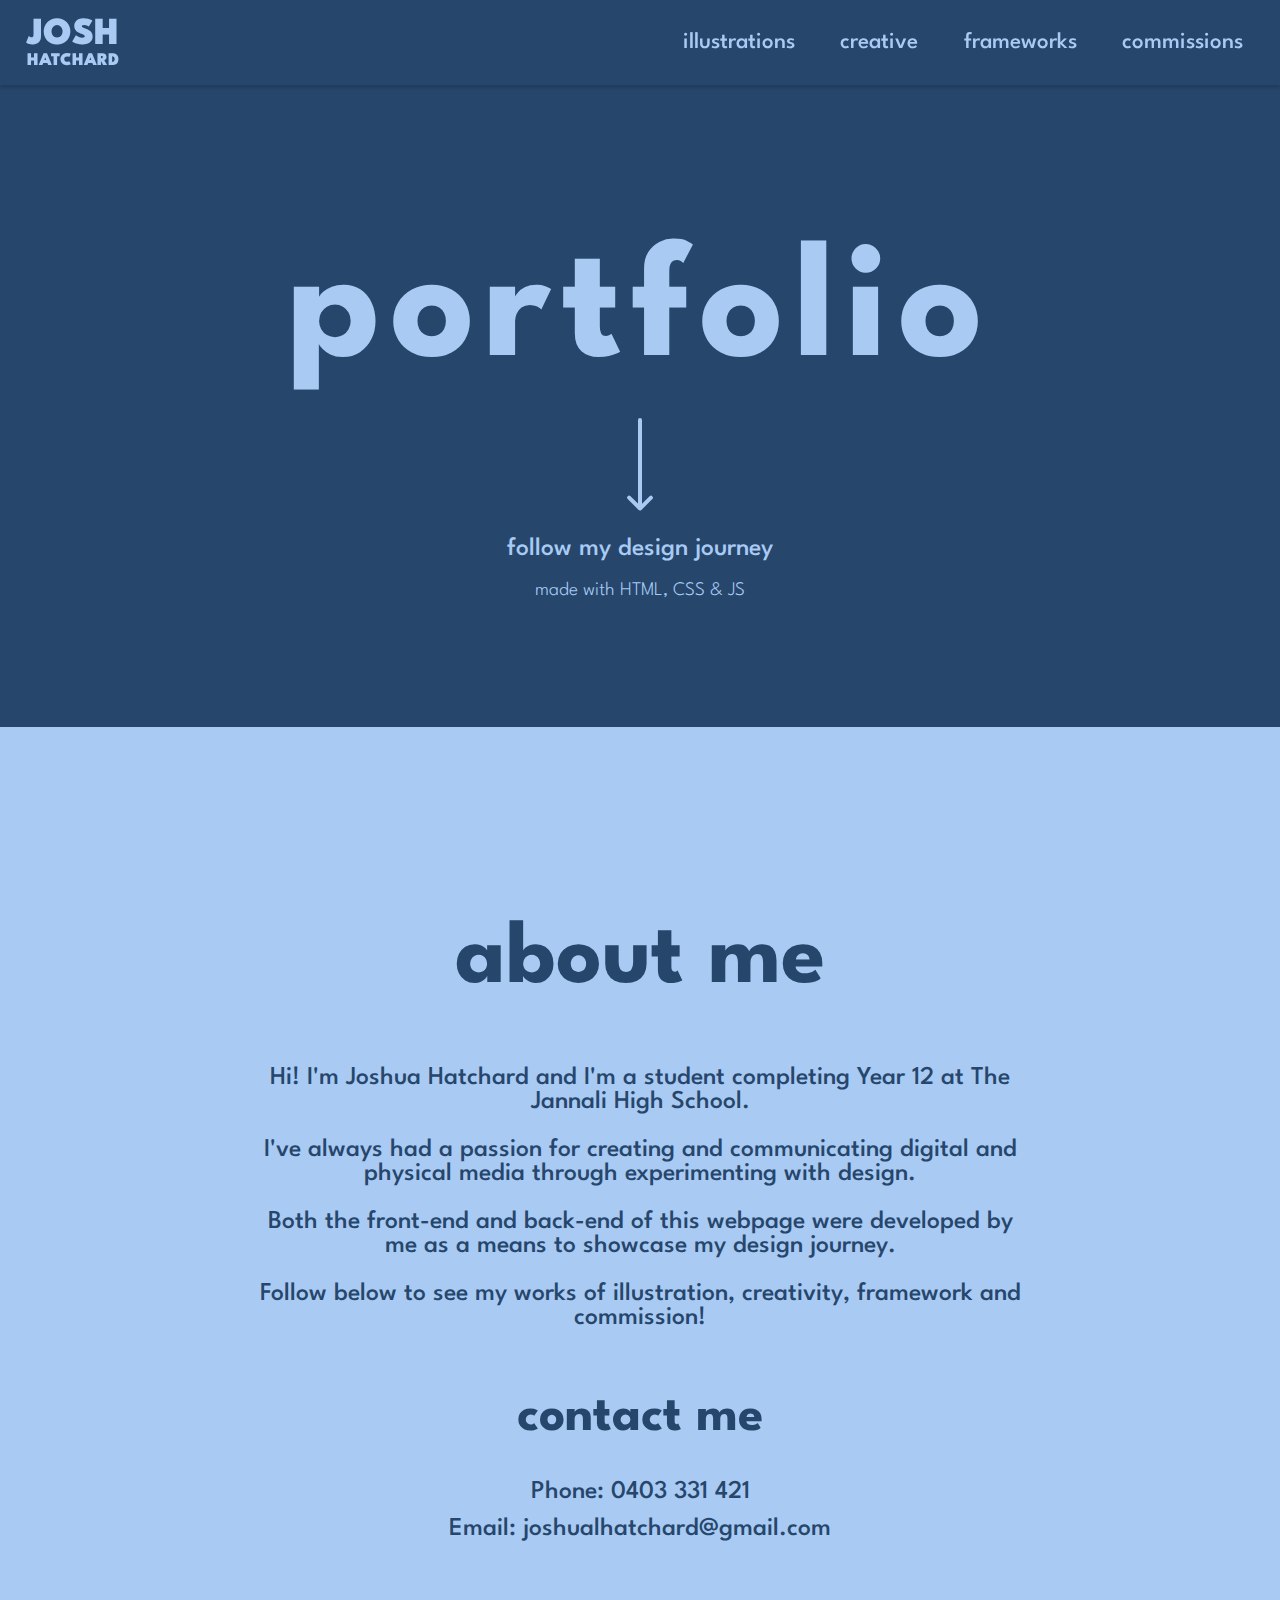
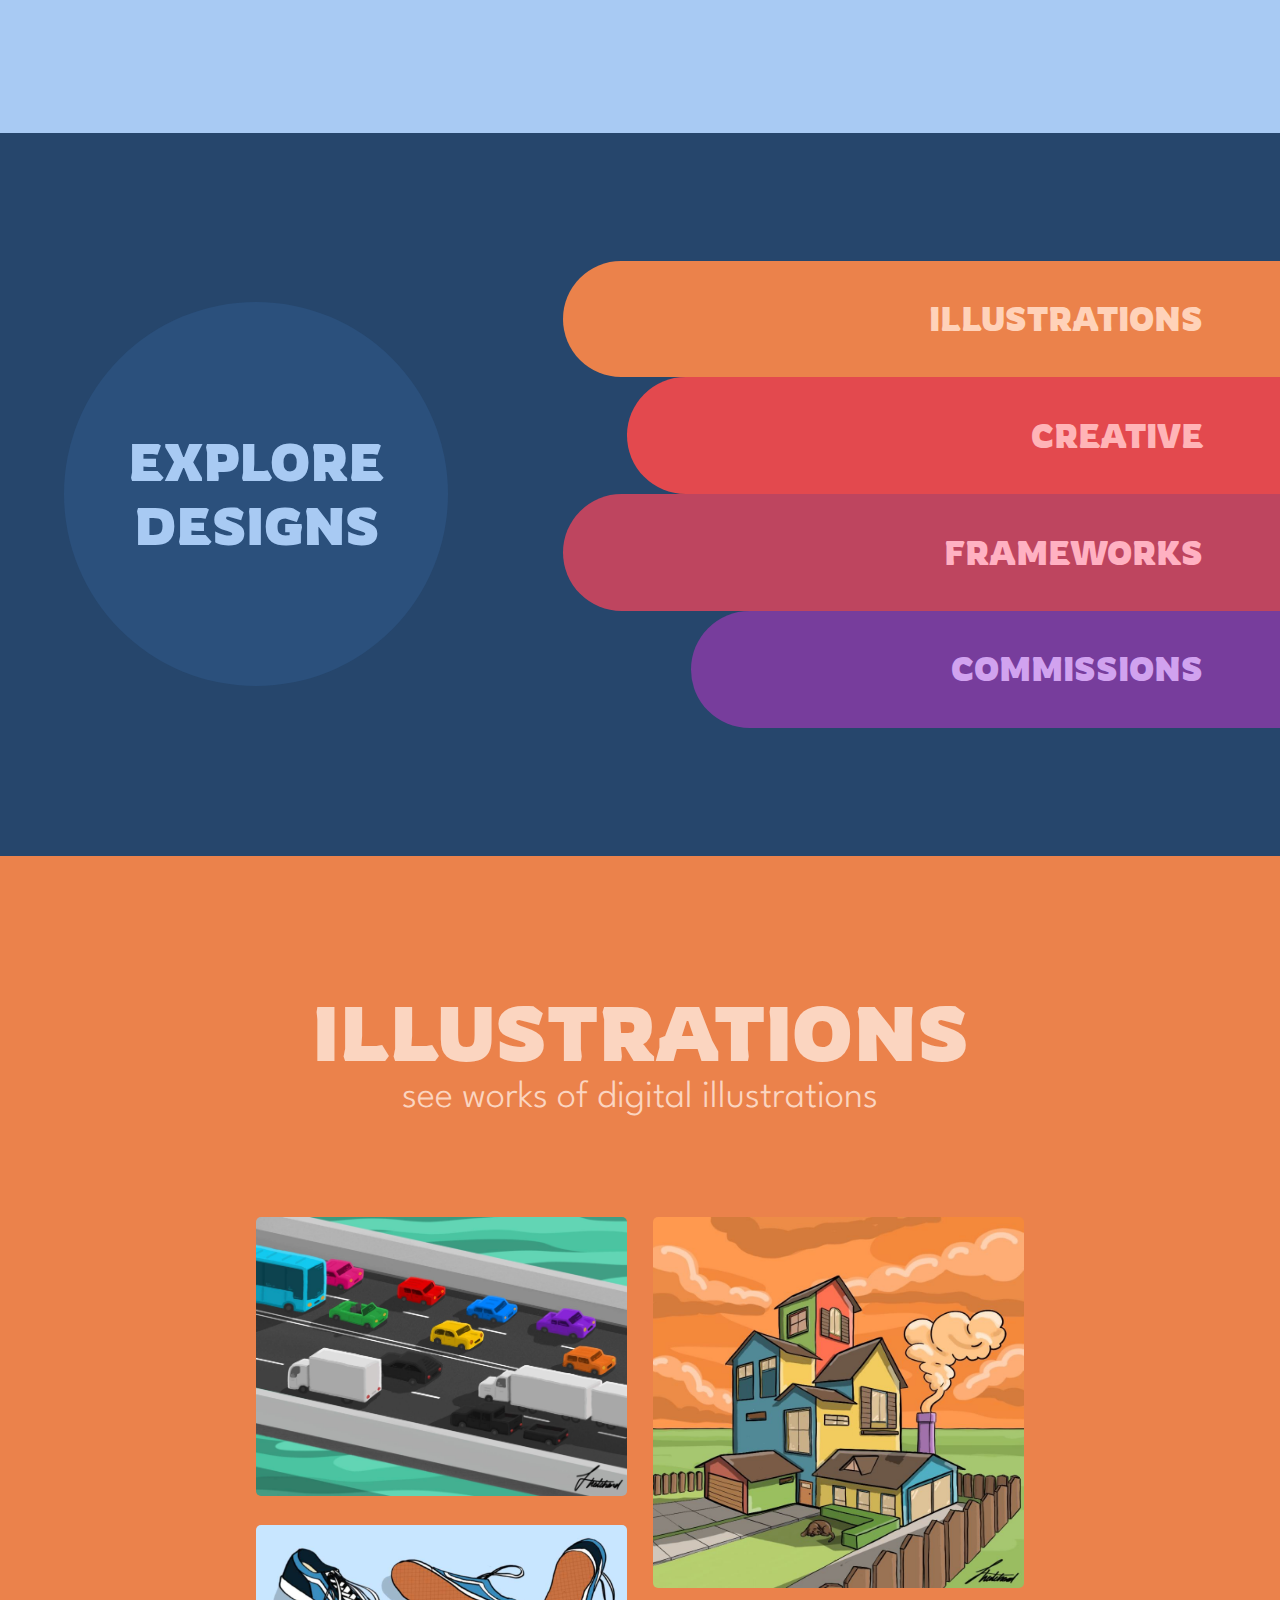
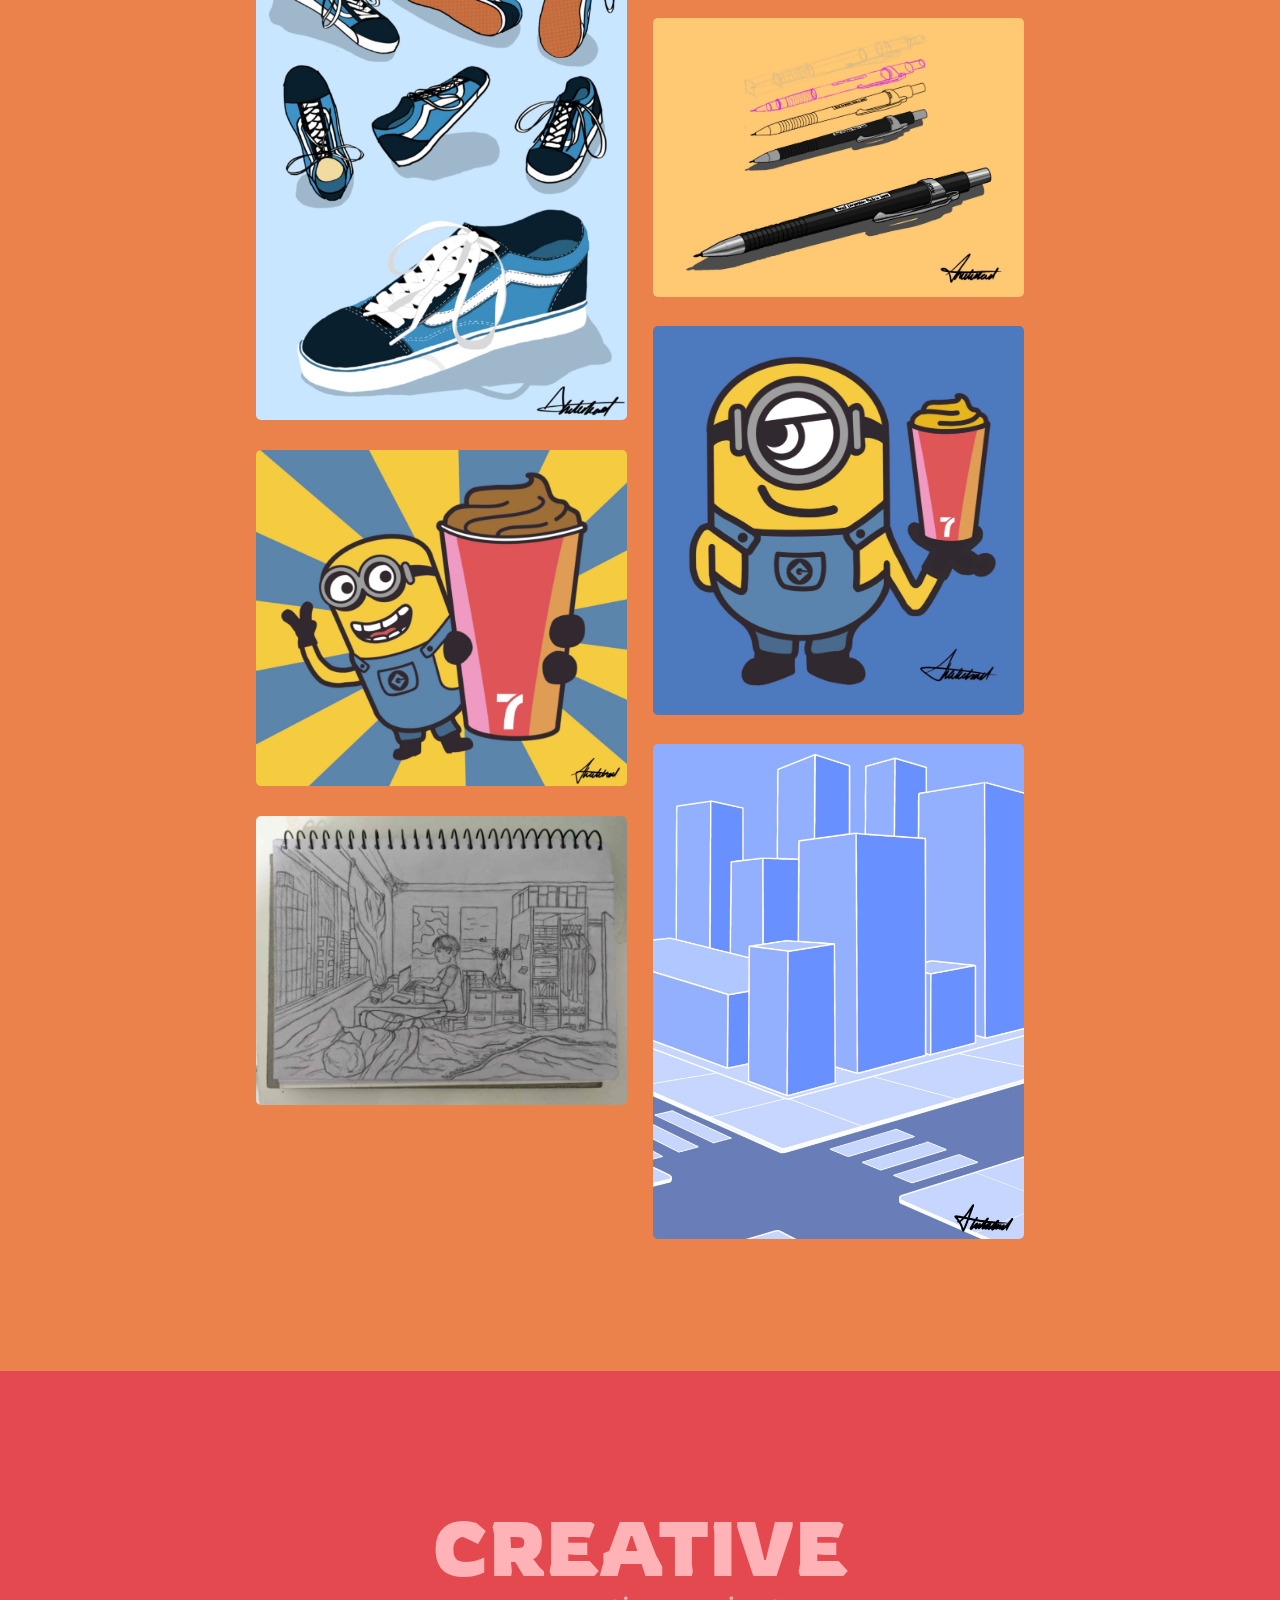
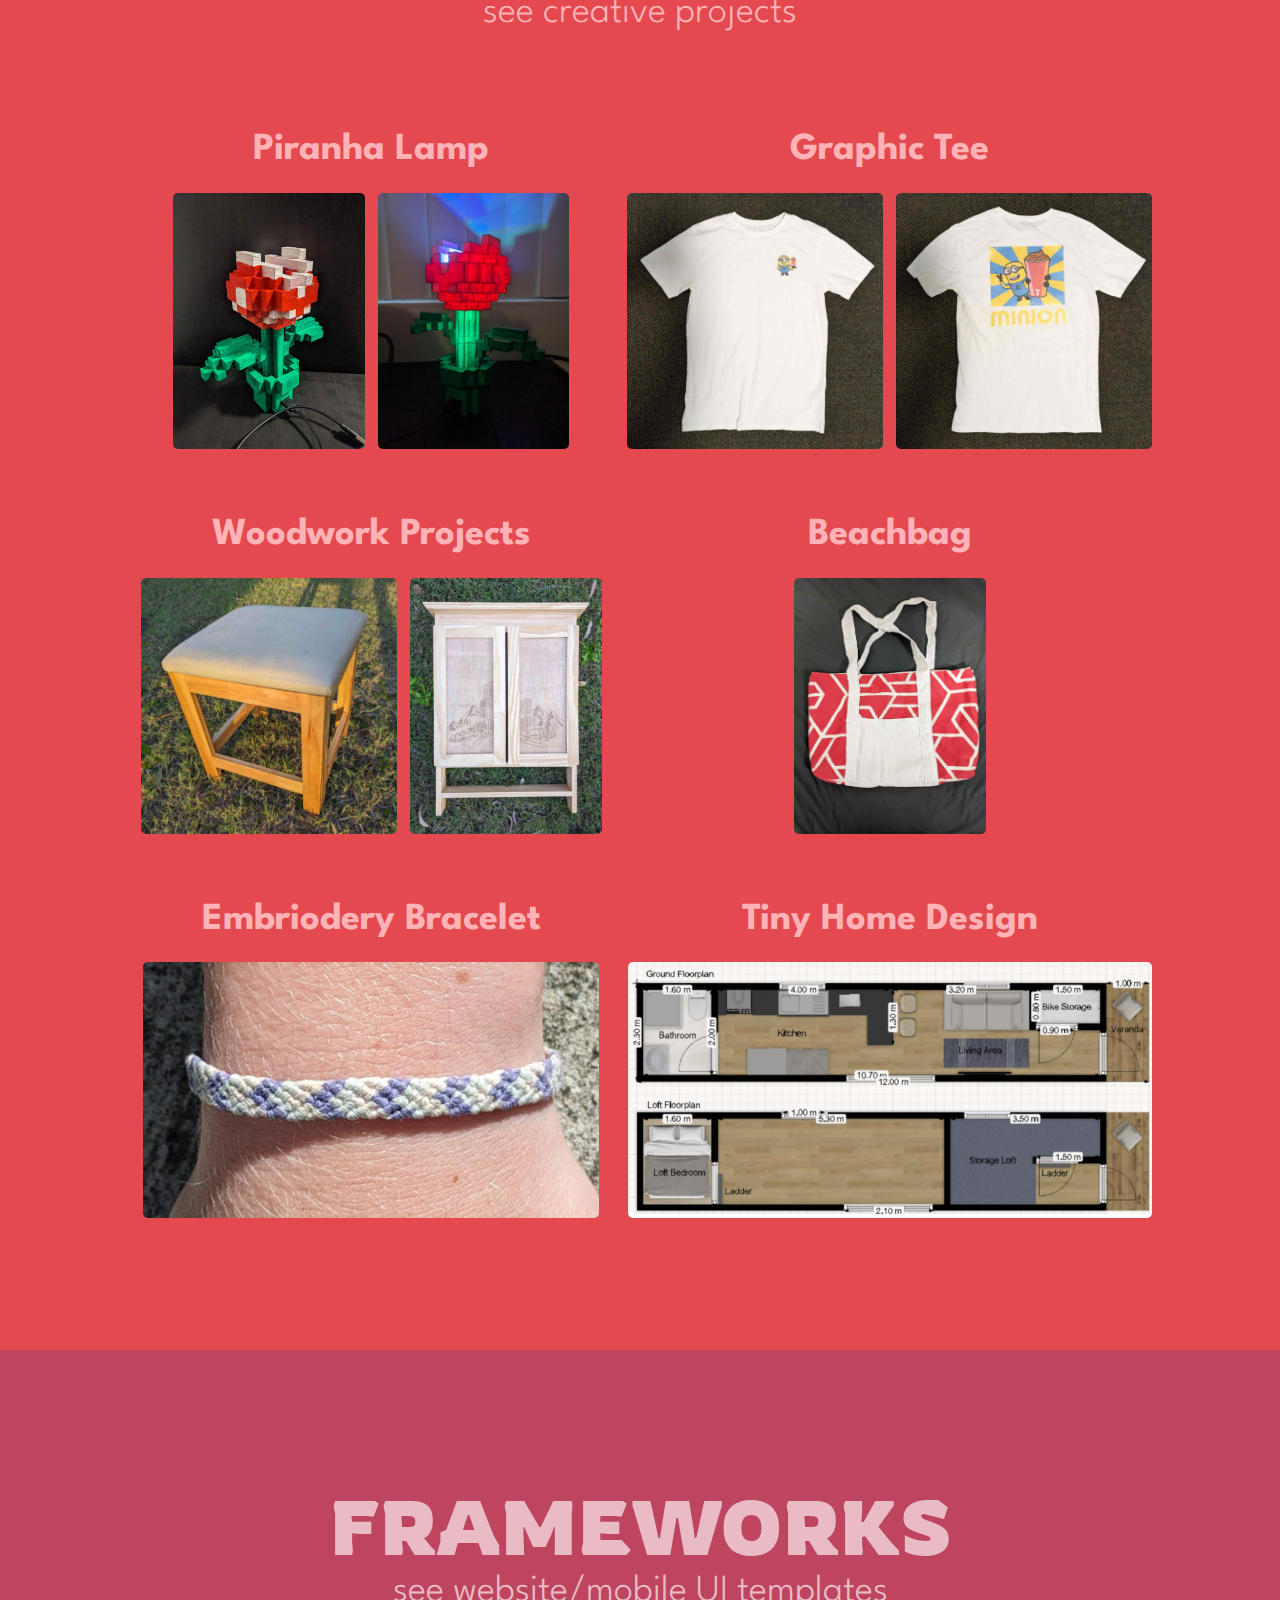
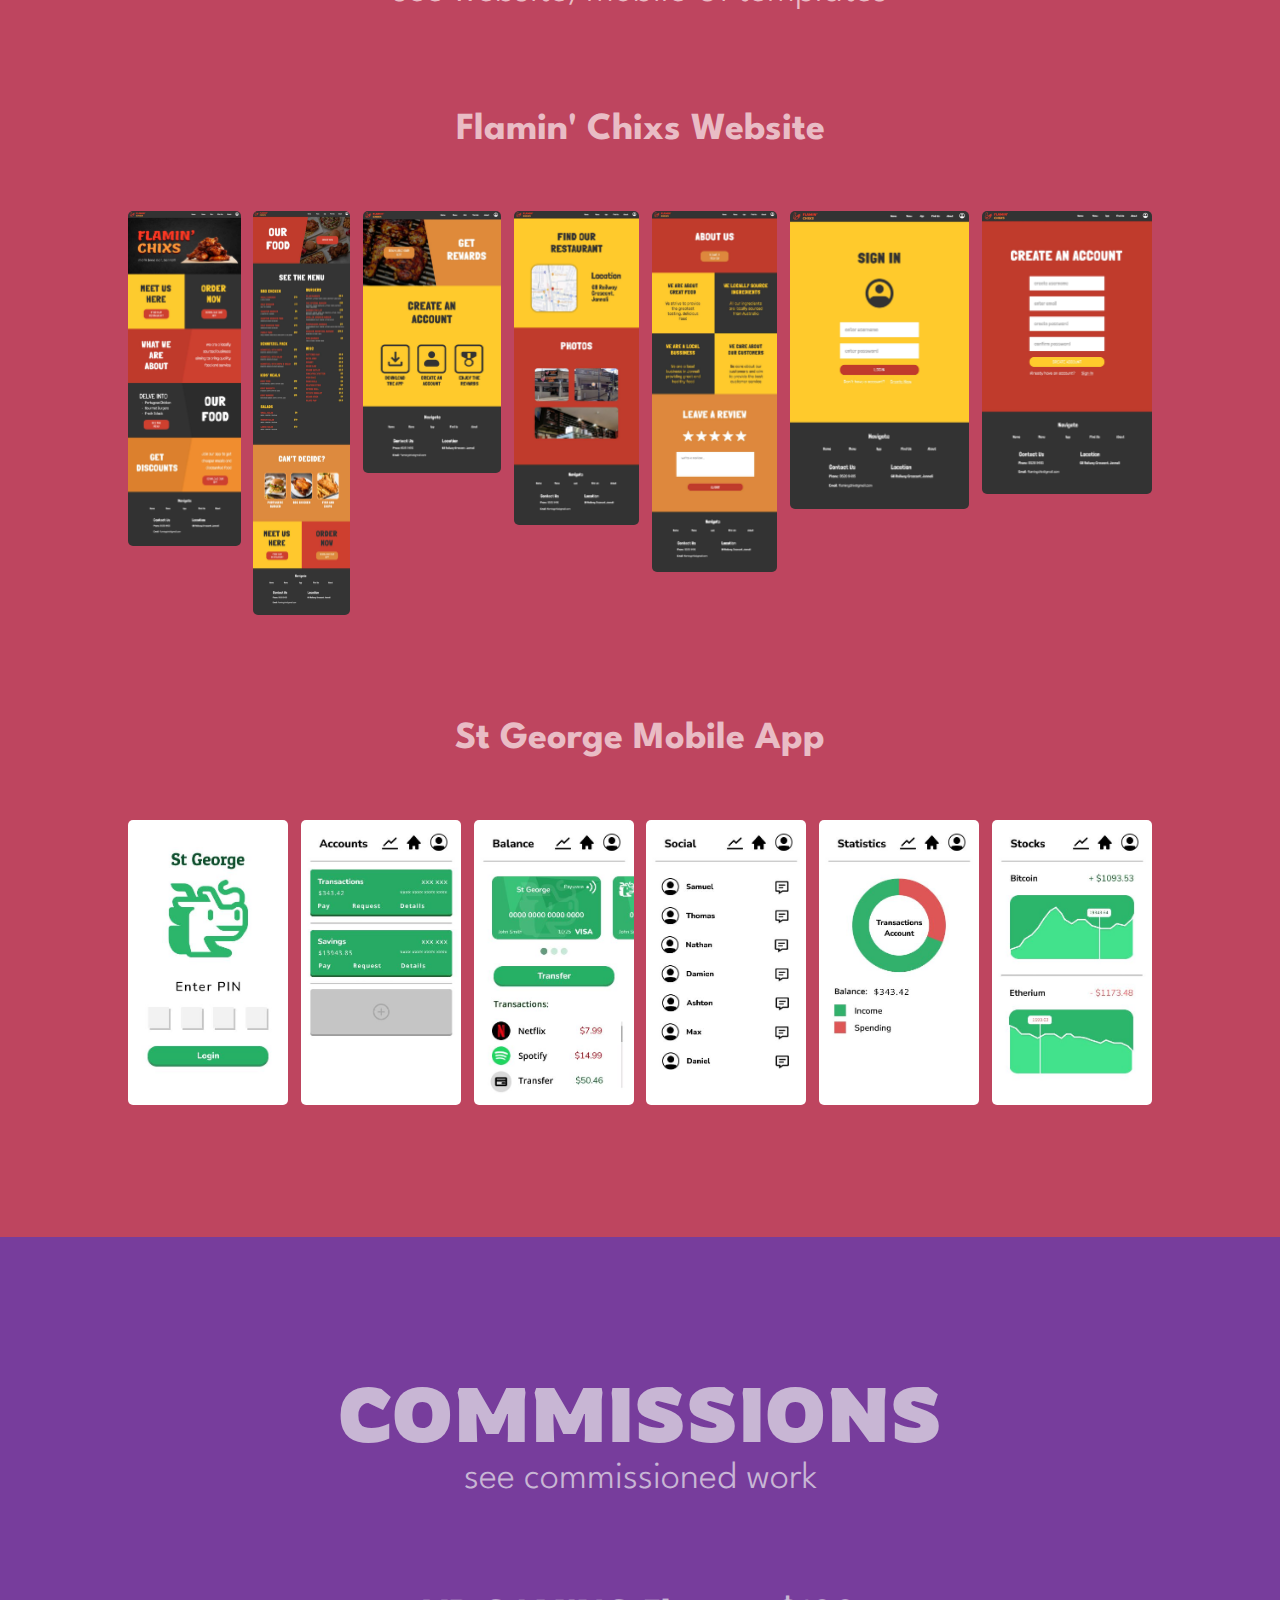
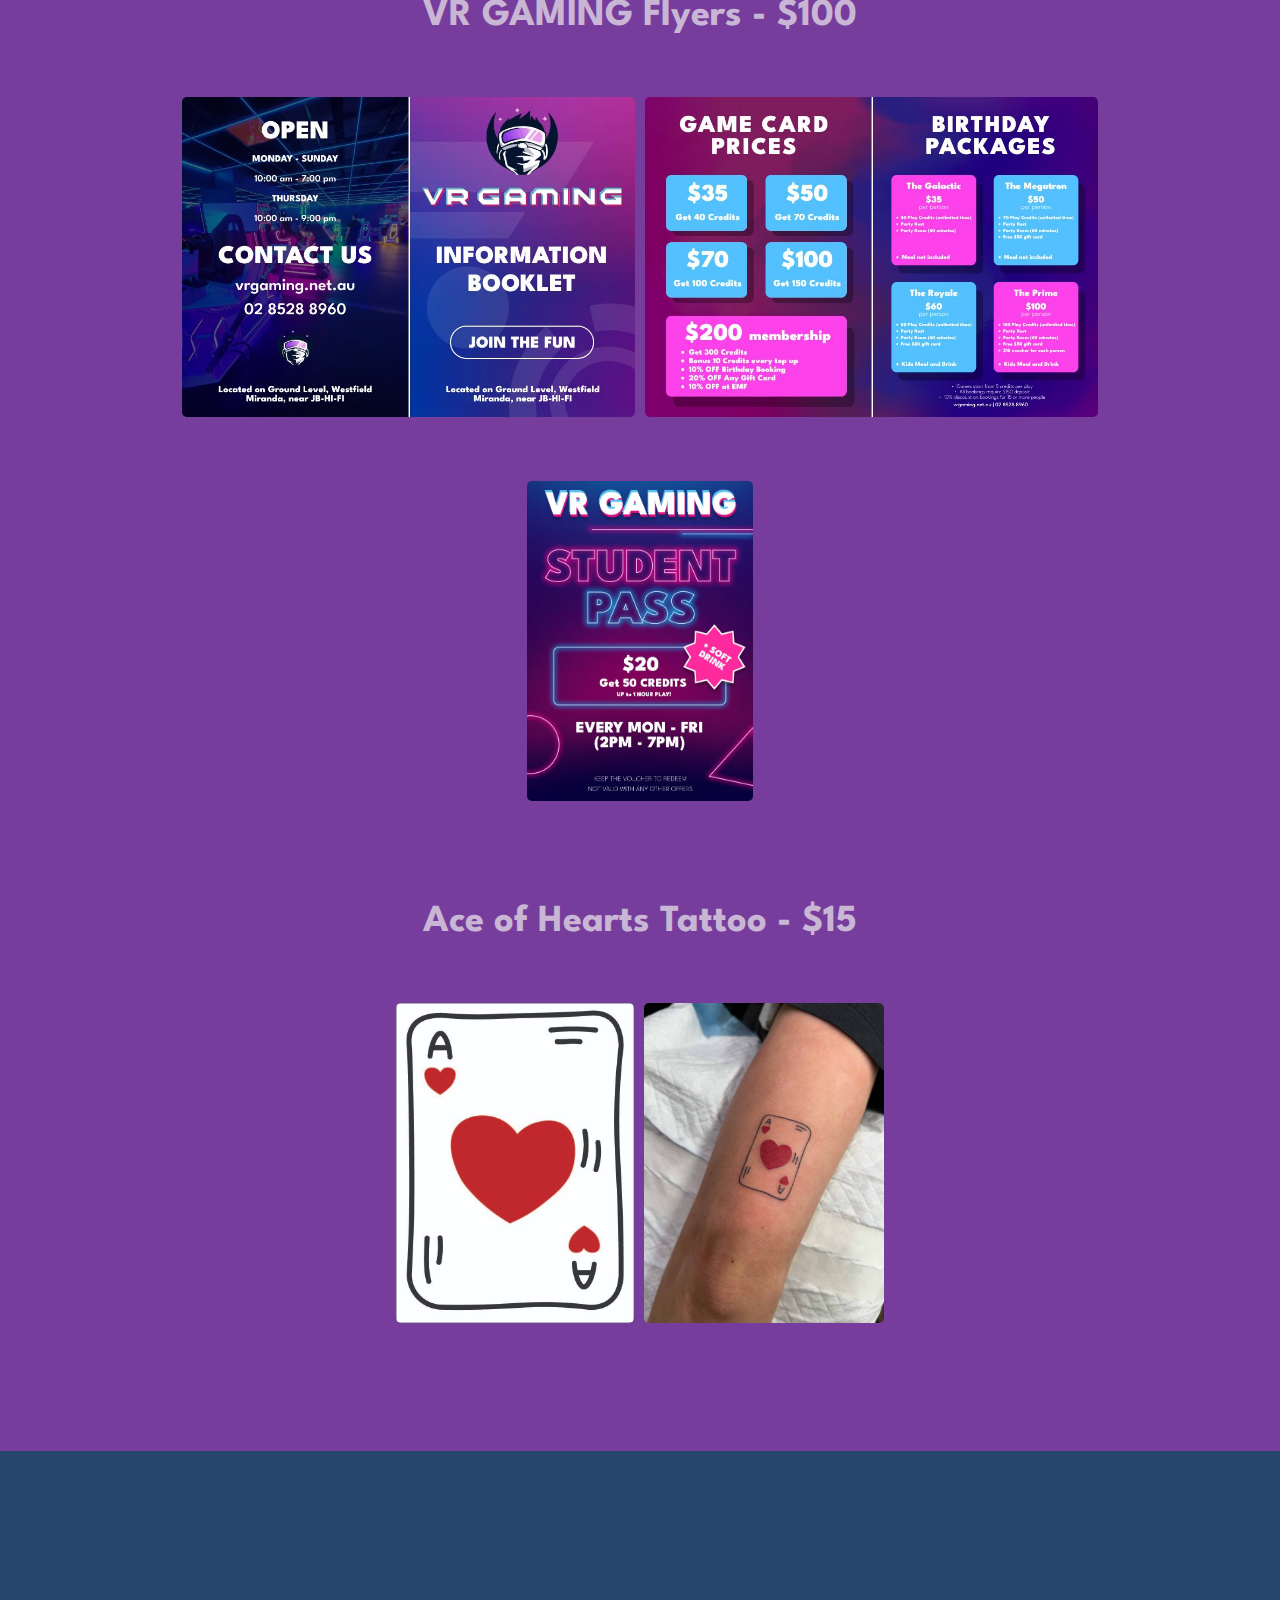
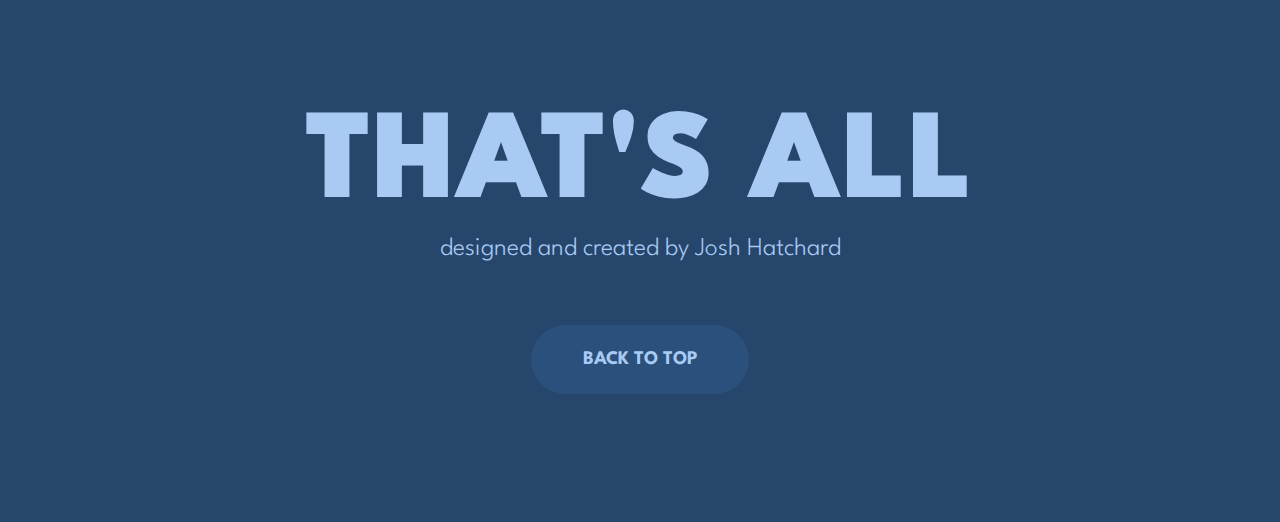
==== commit 2e03cf34: "added vans sketch" ====
--- a/index.html
+++ b/index.html
@@ -103,13 +103,14 @@
         <div class="gallery">
             <div class="frameflex">
                 <div id="cont"><img class="works" src="images/illustrations/bridge.jpg" alt="Unlined colourful bridge illustration"></div>
+                <div id="cont"><img class="works" src="images/illustrations/vans.jpg" alt="product view of vans illustration"></div>
+                <div id="cont"><img class="works" src="images/illustrations/minion.jpg" alt="Minion graphic tee illustration"></div>
+                <div id="cont"><img class="works" src="images/illustrations/sketch.jpg" alt="Imaginary room sketch drawing"></div>
+            </div>
+            <div class="frameflex">
+                <div id="cont"><img class="works" src="images/illustrations/house.jpg" alt="Colourful line art house illustration"></div>
                 <div id="cont"><img class="works" src="images/illustrations/pen.jpg" alt="Still life pen sketch"></div>
                 <div id="cont"><img class="works" src="images/illustrations/minionlogo.jpg" alt="Minion graphic tee logo illustration"></div>
-                <div id="cont"><img class="works" src="images/illustrations/sketch.jpg" alt="Imaginary room sketch drawing"></div> 
-            </div>
-            <div class="frameflex">
-                <div id="cont"><img class="works" src="images/illustrations/house.jpg" alt="Colourful line art house illustration"></div>
-                <div id="cont"><img class="works" src="images/illustrations/minion.jpg" alt="Minion graphic tee illustration"></div>
                 <div id="cont"><img class="works" src="images/illustrations/cityblue.jpg" alt="Multilane bridge illustration"></div>
             </div>
         </div>
--- a/folio.css
+++ b/folio.css
@@ -1,639 +1,651 @@
 
 html {
-    scroll-behavior: smooth;
-   }
+  scroll-behavior: smooth;
+ }
 
 body {
-    font-family: "League Spartan", sans-serif;
-    font-optical-sizing: auto;
-    font-style: normal;
-
-    padding: 0px;
-    margin: 0px;
-    cursor: default;
+  font-family: "League Spartan", sans-serif;
+  font-optical-sizing: auto;
+  font-style: normal;
+
+  padding: 0px;
+  margin: 0px;
+  cursor: default;
 }
 
 /* nav bar */
 .fullnav {
-    position: fixed;
-    width: 100%;
-    z-index: 1;
+  position: fixed;
+  width: 100%;
+  z-index: 1;
+  display: flex;
+  flex-direction: column;
+}
+.nav p1 {
+  font-size: max(3vw,25px);
+  font-weight: 900;
+  text-align: center;
+  color: #A8CAF3;
+  margin: 0px;
+}
+.nav p2 {
+  font-size: max(1.4vw,12px);
+  font-weight: 900;
+  text-align: center;
+  color: #A8CAF3;
+  margin: 0px;
+}
+.nav {
+  background-color: #26466C;
+  padding: 1.3vw;
+  display: flex;
+  box-shadow: 0 2px 4px 0 rgba(0,0,0,.2);
+  min-height: 40px;
+}
+.nav #name {
+  width: max-content;
+  margin: auto;
+  margin-left: 10px;
+}
+
+#options {
+  display: none;
+  flex-direction: column;
+  width: 30px;
+  height: 30px;
+  justify-content: center;
+  gap: 20%;
+  margin-top: 5px;
+  margin-right: 5px;
+}
+.nav #options:hover {
+  transform: scale(1.1);
+  transition-duration: 0.2s;
+  cursor: pointer;
+}
+.nav #options:not(:hover) {
+  transition-duration: 0.2s;
+}
+
+#lines {
+  width: 100%;
+  height: 20%;
+  background-color: #A8CAF3;
+  border-radius: 30px;
+}
+#items {
+  display: flex;
+  width: 100%;
+  gap: 2vw;
+  margin-right: 10px;
+}
+
+.nav li {
+  padding: 10px;
+  list-style: none;
+  font-size: max(1.8vw,20px);
+  font-weight: 500;
+  color: #A8CAF3;
+  margin: auto 0;
+}
+
+.nav li:hover {
+  transform: scale(1.1);
+  transition-duration: 0.2s;
+  cursor: pointer;
+}
+.nav li:not(:hover) {
+  transition-duration: 0.2s;
+}
+.nav #name:hover {
+  transform: scale(1.1);
+  transition-duration: 0.2s;
+  cursor: pointer;
+}
+.nav #name:not(:hover) {
+  transition-duration: 0.2s;
+}
+
+#dropnav {
+  display: flex;
+  flex-direction: column;
+  width: 100%;
+  text-align: right;
+
+  overflow: hidden;
+  max-height: 0;
+  transition: max-height 0.5s ease-in-out;
+}
+
+#dropnav.active {
+  max-height: 300px;
+  transition: max-height 0.5s ease-in-out;
+}
+
+#dropnav li {
+  padding: 20px;
+  font-size: 15px;
+  font-weight: 700;
+  list-style: none;
+  font-family: "Rowdies", sans-serif;
+  font-weight: 700;
+  font-style: normal;
+}
+#dropnav .illbut{
+  background-color: #EB824B;
+  color: #FFD2B9;
+}
+#dropnav .crebut{
+  background-color: #E3494E;
+  color: #FFB4B7;
+}
+#dropnav .frabut{
+  background-color: #BE455F;
+  color: #FFB1C2;
+}
+#dropnav .combut{
+  background-color: #773D9C;
+  color: #D1A2EF;
+}
+
+#dropnav li:hover {
+  transition-duration: 0.2s;
+  cursor: pointer;
+  padding-right: 10%;
+}
+#dropnav li:not(hover) {
+  transition-duration: 0.2s;
+}
+
+@media only screen and (max-width: 800px) {
+  .nav li {
+    display: none;
+  }
+  #options {
     display: flex;
-    flex-direction: column;
+}
+}
+@media only screen and (min-width: 800px) {
+  #dropnav {
+    display: none;
+ }
+}
+
+/* heading page*/
+.header {
+  background-color: #26466C;
+  color: #A8CAF3;
+  text-align: center;
+  display: flex;
+  flex-direction: column;
+  padding-top: max(10vw, 100px);
+  padding-bottom: max(10vw, 50px);
+}
+.header h1 {
+  font-size: max(13vw,50px);
+  font-weight: 700;
+  letter-spacing: 0.7vw;
+  margin-bottom: 2vw;
+}
+.header #arrow {
+  width: max-content;
+  height: max-content;
+  margin: auto;
+}
+.header #arrowbody {
+  width: 0.35vw;
+  height: 7vw;
+  background-color: #A8CAF3;
+  margin: auto;
+  border-radius: 0.15vw;
+}
+.header #arrowhead {
+  display: flex;
+  position: relative;
+  top: -0.5vw;
+}
+.header #arrowhead #left {
+  width: 1.5vw;
+  height: 0.3vw;
+  background-color: #A8CAF3;
+  transform: rotate(45deg);
+  position: relative;
+  left: 0.325vw;
+  border-radius: 0.15vw;
+}
+.header #arrowhead #right {
+  width: 1.5vw;
+  height: 0.3vw;
+  background-color: #A8CAF3;
+  transform: rotate(-45deg);
+  position: relative;
+  left: -0.325vw;
+  border-radius: 0.15vw;
+}
+.header p1 {
+  font-size: max(2vw, 15px);
+  font-weight: 500;
+  margin-top: 2vw;
+}
+.header p2 {
+  font-size: max(1.5vw, 10px);
+  margin: 0px;
+  font-weight: 300;
+  margin-top: 0.5vw;
+}
+
+.about {
+  background-color: #A8CAF3;
+  padding-top: 15vw;
+  padding-bottom: 15vw;
+}
+.about h2 {
+  font-size: max(7vw, 40px);
+  font-weight: 700;
+  color: #26466C;
+  text-align: center;
+  margin: 0px;
+}
+
+.about #container {
+  margin: auto;
+  margin-top: 5vw;
+  text-align: center;
+  margin-left: 20vw;
+  margin-right: 20vw;
+}
+.about p1 {
+  font-size: max(2vw, 15px);
+  font-weight: 500;
+  color: #26466C;
+}
+.about #details {
+display: flex;
+flex-direction: column;
+gap: 1vw;
+justify-content: center;
+margin-top: max(5vw, 30px);
+}
+.about #details h2{
+font-size: max(4vw, 25px);
+margin-bottom: 2vw;
+}
+
+
+.navigate {
+  padding-top: 10vw;
+  padding-bottom: 10vw;
+  background-color: #26466C;
+  text-align: center;
+  font-family: "Rowdies", sans-serif;
+  font-weight: 700;
+  font-style: normal;
+}
+
+.navigate #navi{
+  display: flex;
+  align-items: center;
+}
+
+.navigate #navi #explore {
+  background-color: #2B507C;
+  min-width: 30vw;
+  min-height: 30vw;
+  display: flex;
+  justify-content: center;
+  align-items: center;
+  border-radius: 50%;
+  margin: auto;
+  margin-left: 5vw;
+}
+
+.navigate #navi #explore p1 {
+  color: #A8CAF3;
+  font-size: max(4vw, 10px);
+}
+
+.navigate #explore:hover {
+transition: 0.3s;
+transform: scale(1.05);
+}
+.navigate #explore:not(:hover) {
+transition: 0.3s;
+}
+
+
+.navigate #exploreoptions {
+  display: flex;
+  flex-direction: column;
+  width: 60vw;
+  overflow: hidden;
+  margin-left: auto;
+  margin-right: 0px;
+}
+
+.navigate p3 {
+  font-size: max(2.5vw, 10px);
+  float: right;
+  margin-right: 3vw;
+}
+
+.navigate #exploreoptions #ill {
+  background-color: #EB824B;
+  color: #FFD2B9;
+  padding: 3vw;
+  width: 50vw;
+  border-top-left-radius: 5vw;
+  border-bottom-left-radius: 5vw;
+  margin-left: auto;
+  margin-right: 0px;
+}
+.navigate #exploreoptions #ill:hover {
+  transition: 0.3s;
+  cursor: pointer;
+  transform: scaleX(1.1);
+}
+.navigate #exploreoptions #ill:not(:hover) {
+  transition: 0.3s;
+}
+.navigate #exploreoptions #cre {
+  background-color: #E3494E;
+  color: #FFB4B7;
+  padding: 3vw;
+  width: 45vw;
+  border-top-left-radius: 5vw;
+  border-bottom-left-radius: 5vw;
+  margin-left: auto;
+  margin-right: 0px;
+}
+.navigate #exploreoptions #cre:hover {
+  transition: 0.3s;
+  cursor: pointer;
+  transform: scaleX(1.1);
+}
+.navigate #exploreoptions #cre:not(:hover) {
+  transition: 0.3s;
+}
+
+.navigate #exploreoptions #fra {
+  background-color: #BE455F;
+  color: #FFB1C2;
+  padding: 3vw;
+  width: 50vw;
+  border-top-left-radius: 5vw;
+  border-bottom-left-radius: 5vw;
+  margin-left: auto;
+  margin-right: 0px;
+}
+.navigate #exploreoptions #fra:hover {
+  transition: 0.3s;
+  cursor: pointer;
+  transform: scaleX(1.1);
+}
+.navigate #exploreoptions #fra:not(:hover) {
+  transition: 0.3s;
+}
+
+.navigate #exploreoptions #com {
+  background-color: #773D9C;
+  color: #D1A2EF;
+  padding: 3vw;
+  width: 40vw;
+  border-top-left-radius: 5vw;
+  border-bottom-left-radius: 5vw;
+  margin-left: auto;
+  margin-right: 0px;
+}
+.navigate #exploreoptions #com:hover {
+  transition: 0.3s;
+  cursor: pointer;
+  transform: scaleX(1.1);
+}
+.navigate #exploreoptions #com:not(:hover) {
+  transition: 0.3s;
+}
+
+h4 {
+  font-family: "Rowdies", sans-serif;
+  font-weight: 700;
+  font-style: normal;
+  font-size: max(6vw, 30px);
+  margin: 0px;
+}
+
+p4 {
+  font-family: "League Spartan", sans-serif;
+  font-optical-sizing: auto;
+  font-style: normal;
+  font-size: max(3vw, 15px);
+  font-weight: 300;
+}
+
+p5 {
+  font-family: "League Spartan", sans-serif;
+  font-weight: 700;
+  font-style: normal;
+  font-size: max(3vw, 10px);
+  margin: 0px;
+}
+
+.illustrations {
+  background-color: #EB824B;
+  color: #FBD5C0;
+  text-align: center;
+  padding-top: 10vw;
+  padding-bottom: 10vw;
+}
+
+.illustrations .gallery {
+  display: flex;
+  width: 60%;
+  margin: auto;
+  gap: 2vw;
+  margin-top: 8vw;
   }
-  .nav p1 {
-    font-size: max(3vw,25px);
-    font-weight: 900;
-    text-align: center;
-    color: #A8CAF3;
-  }
-  .nav p2 {
-    font-size: max(1.4vw,12px);
-    font-weight: 900;
-    text-align: center;
-    line-height: 80%;
-    color: #A8CAF3;
-  }
-  .nav {
-    background-color: #26466C;
-    padding: 1.3vw;
-    display: flex;
-    box-shadow: 0 2px 4px 0 rgba(0,0,0,.2);
-    min-height: 40px;
-  }
-  .nav #name {
-    width: max-content;
-    margin: auto;
-    margin-left: 10px;
+
+.illustrations .gallery .frameflex {
+  display: flex;
+  flex-direction: column;
+  margin: auto;
+  margin-top: 0;
+  gap: 2vw;
+  width: 100%;
   }
   
-  #options {
-    display: none;
-    flex-direction: column;
-    width: 30px;
-    height: 30px;
-    justify-content: center;
-    gap: 20%;
-    margin-top: 5px;
-    margin-right: 5px;
+.illustrations .gallery img {
+      width: 100%;
   }
-  .nav #options:hover {
-    transform: scale(1.1);
-    transition-duration: 0.2s;
-    cursor: pointer;
-  }
-  .nav #options:not(:hover) {
-    transition-duration: 0.2s;
-  }
-
-  #lines {
-    width: 100%;
-    height: 20%;
-    background-color: #A8CAF3;
-    border-radius: 30px;
-  }
-  #items {
-    display: flex;
-    width: 100%;
-    gap: 2vw;
-    margin-right: 10px;
-  }
-  
-  .nav li {
-    padding: 10px;
-    list-style: none;
-    font-size: max(1.8vw,20px);
-    font-weight: 500;
-    color: #A8CAF3;
-    margin: auto 0;
-  }
-
-  .nav li:hover {
-    transform: scale(1.1);
-    transition-duration: 0.2s;
-    cursor: pointer;
-  }
-  .nav li:not(:hover) {
-    transition-duration: 0.2s;
-  }
-  .nav #name:hover {
-    transform: scale(1.1);
-    transition-duration: 0.2s;
-    cursor: pointer;
-  }
-  .nav #name:not(:hover) {
-    transition-duration: 0.2s;
-  }
-  
-  #dropnav {
-    display: none;
-    flex-direction: column;
-    width: 100%;
-    text-align: right;
-  }
-
-  #dropnav li {
-    padding: 20px;
-    font-size: 15px;
-    font-weight: 700;
-    list-style: none;
-    font-family: "Rowdies", sans-serif;
-    font-weight: 700;
-    font-style: normal;
-  }
-  #dropnav .illbut{
-    background-color: #EB824B;
-    color: #FFD2B9;
-  }
-  #dropnav .crebut{
-    background-color: #E3494E;
-    color: #FFB4B7;
-  }
-  #dropnav .frabut{
-    background-color: #BE455F;
-    color: #FFB1C2;
-  }
-  #dropnav .combut{
-    background-color: #773D9C;
-    color: #D1A2EF;
-  }
-
-  #dropnav li:hover {
-    transition-duration: 0.2s;
-    cursor: pointer;
-    padding-right: 10%;
-  }
-  #dropnav li:not(hover) {
-    transition-duration: 0.2s;
-  }
-  
-  @media only screen and (max-width: 800px) {
-    .nav li {
-      display: none;
-    }
-    #options {
-      display: flex;
-  }
-  }
-  @media only screen and (min-width: 800px) {
-    #dropnav {
-      display: none;
-   }
-  }
-  
-
-/* heading page*/
-.header {
-    background-color: #26466C;
-    color: #A8CAF3;
-    text-align: center;
-    display: flex;
-    flex-direction: column;
-    padding-top: 10vw;
-    padding-bottom: 10vw;
-}
-.header h1 {
-    font-size: max(13vw,50px);
-    font-weight: 700;
-    letter-spacing: 5px;
-    margin-bottom: 2vw;
-}
-.header #arrow {
-    width: max-content;
-    height: max-content;
-    margin: auto;
-}
-.header #arrowbody {
-    width: 0.3vw;
-    height: 7vw;
-    background-color: #A8CAF3;
-    margin: auto;
-}
-.header #arrowhead {
-    display: flex;
-    position: relative;
-    top: -0.5vw;
-}
-.header #arrowhead #left {
-    width: 1.5vw;
-    height: 0.3vw;
-    background-color: #A8CAF3;
-    transform: rotate(45deg);
-    position: relative;
-    left: 0.325vw;
-}
-.header #arrowhead #right {
-    width: 1.5vw;
-    height: 0.3vw;
-    background-color: #A8CAF3;
-    transform: rotate(-45deg);
-    position: relative;
-    left: -0.325vw;
-}
-.header p1 {
-    font-size: max(2vw, 15px);
-    font-weight: 500;
-    margin-top: 2vw;
-}
-.header p2 {
-    font-size: max(1.5vw, 10px);
-    margin: 0px;
-    font-weight: 300;
-    margin-top: 0.5vw;
-}
-
-.about {
-    background-color: #A8CAF3;
-    padding-top: 15vw;
-    padding-bottom: 15vw;
-}
-.about h2 {
-    font-size: max(7vw, 40px);
-    font-weight: 700;
-    color: #26466C;
-    text-align: center;
-    margin: 0px;
-}
-
-.about #container {
-    margin: auto;
-    margin-top: 5vw;
-    text-align: center;
-    margin-left: 20vw;
-    margin-right: 20vw;
-}
-.about p1 {
-    font-size: max(2vw, 15px);
-    font-weight: 500;
-    color: #26466C;
-}
-.about #details {
-  display: flex;
-  flex-direction: column;
+
+.creative {
+  background-color: #E3494E;
+  padding-top: 10vw;
+  padding-bottom: 10vw;
+  color: #FFB3B6;
+  text-align: center;
+}
+.creative .gallery {
+  display: grid;
+  grid-template-columns: 1fr 1fr;
+  width: 80%;
+  margin: auto;
   gap: 1vw;
+  row-gap: 5vw;
+  margin-top: 8vw;
+}
+.creative #box {
+  display: flex;
+  flex-direction: column;
+  text-align: center;
+  gap: 2vw;
+}
+.creative .gallery .frameflex {
+  display: flex;
+  margin: auto;
+  gap: 1vw;
+  width: 100%;
   justify-content: center;
+}
+
+.creative .gallery img {
+height: 20vw;
+width: auto;
+}
+
+.frameworks {
+  background-color: #BE455F;
+  padding-top: 10vw;
+  padding-bottom: 10vw;
+  color: #E9BCC5;
+  text-align: center;
+}
+.frameworks .gallery {
+  display: flex;
+  flex-direction: column;
+  gap: 8vw;
+  margin-top: 8vw;
+}
+.frameworks #box {
+  display: flex;
+  flex-direction: column;
+  text-align: center;
+  gap: 5vw;
+}
+.frameworks .frameflex {
+  display: flex;
+  flex-direction: row;
+  width: 80%;
+  margin: auto;
+  gap: 1vw;
+}
+img {
+  width: 100%;
+}
+
+.commissions {
+  background-color: #773D9C;
+  padding-top: 10vw;
+  padding-bottom: 10vw;
+  color: #C8B6D4;
+  text-align: center;
+}
+.commissions .gallery {
+  display: flex;
+  flex-direction: column;
+  margin: auto;
+  gap: 8vw;
+  margin-top: 8vw;
+}
+.commissions #box {
+  display: flex;
+  flex-direction: column;
+  text-align: center;
+  gap: 5vw;
+}
+.commissions .gallery .frameflex {
+  display: flex;
+  margin: auto;
+  gap: 10px;
+  height: 25vw;
+  width: 100%;
+  justify-content: center;
+}
+.commissions .gallery img {
+  height: 25vw;
+  width: auto;
+}
+
+
+.footer {
+  background-color: #26466C;
+  color: #A8CAF3;
+  padding-top: 20vw;
+  padding-bottom: 10vw;
+  text-align: center;
+}
+
+.footer h5 {
+  font-size: max(10vw, 40px);
+  font-weight: 900;
+  margin: 0px;
+  margin-bottom: 1vw;
+}
+
+.footer p1 {
+  font-size: max(2vw, 15px);
+  font-weight: 300;
+}
+
+.footer #totop {
+  font-size: max(1.5vw, 10px);
+  font-weight: 700;
+  width: max-content;
+  padding: 2vw 4vw;
+  border-radius: 5vw;
+  background-color: #2B507C;
+  margin: auto;
+  display: flex;
+  justify-content: center;
+  align-items: center;
   margin-top: 5vw;
 }
-.about #details h2{
-  font-size: 4vw;
-  margin-bottom: 2vw;
-}
-
-
-.navigate {
-    padding-top: 10vw;
-    padding-bottom: 10vw;
-    background-color: #26466C;
-    text-align: center;
-    font-family: "Rowdies", sans-serif;
-    font-weight: 700;
-    font-style: normal;
-  }
-
-.navigate #navi{
-    display: flex;
-    align-items: center;
-}
-
-.navigate #navi #explore {
-    background-color: #2B507C;
-    min-width: 30vw;
-    min-height: 30vw;
-    display: flex;
-    justify-content: center;
-    align-items: center;
-    border-radius: 50%;
-    margin: auto;
-    margin-left: 5vw;
-}
-
-.navigate #navi #explore p1 {
-    color: #A8CAF3;
-    font-size: max(4vw, 10px);
-}
-
-.navigate #explore:hover {
-  transition: 0.3s;
-  transform: scale(1.05);
-}
-.navigate #explore:not(:hover) {
-  transition: 0.3s;
-}
-
-
-.navigate #exploreoptions {
-    display: flex;
-    flex-direction: column;
-    width: 60vw;
-    overflow: hidden;
-    margin-left: auto;
-    margin-right: 0px;
-}
-
-.navigate p3 {
-    font-size: max(2.5vw, 10px);
-    float: right;
-    margin-right: 3vw;
-}
-
-.navigate #exploreoptions #ill {
-    background-color: #EB824B;
-    color: #FFD2B9;
-    padding: 3vw;
-    width: 50vw;
-    border-top-left-radius: 5vw;
-    border-bottom-left-radius: 5vw;
-    margin-left: auto;
-    margin-right: 0px;
-}
-.navigate #exploreoptions #ill:hover {
-    transition: 0.3s;
-    cursor: pointer;
-    transform: scaleX(1.1);
-}
-.navigate #exploreoptions #ill:not(:hover) {
-    transition: 0.3s;
-}
-.navigate #exploreoptions #cre {
-    background-color: #E3494E;
-    color: #FFB4B7;
-    padding: 3vw;
-    width: 45vw;
-    border-top-left-radius: 5vw;
-    border-bottom-left-radius: 5vw;
-    margin-left: auto;
-    margin-right: 0px;
-}
-.navigate #exploreoptions #cre:hover {
-    transition: 0.3s;
-    cursor: pointer;
-    transform: scaleX(1.1);
-}
-.navigate #exploreoptions #cre:not(:hover) {
-    transition: 0.3s;
-}
-
-.navigate #exploreoptions #fra {
-    background-color: #BE455F;
-    color: #FFB1C2;
-    padding: 3vw;
-    width: 50vw;
-    border-top-left-radius: 5vw;
-    border-bottom-left-radius: 5vw;
-    margin-left: auto;
-    margin-right: 0px;
-}
-.navigate #exploreoptions #fra:hover {
-    transition: 0.3s;
-    cursor: pointer;
-    transform: scaleX(1.1);
-}
-.navigate #exploreoptions #fra:not(:hover) {
-    transition: 0.3s;
-}
-
-.navigate #exploreoptions #com {
-    background-color: #773D9C;
-    color: #D1A2EF;
-    padding: 3vw;
-    width: 40vw;
-    border-top-left-radius: 5vw;
-    border-bottom-left-radius: 5vw;
-    margin-left: auto;
-    margin-right: 0px;
-}
-.navigate #exploreoptions #com:hover {
-    transition: 0.3s;
-    cursor: pointer;
-    transform: scaleX(1.1);
-}
-.navigate #exploreoptions #com:not(:hover) {
-    transition: 0.3s;
-}
-
-h4 {
-    font-family: "Rowdies", sans-serif;
-    font-weight: 700;
-    font-style: normal;
-    font-size: max(6vw, 30px);
-    margin: 0px;
-  }
-
-p4 {
-    font-family: "League Spartan", sans-serif;
-    font-optical-sizing: auto;
-    font-style: normal;
-    font-size: max(3vw, 15px);
-    font-weight: 400;
-}
-
-p5 {
-    font-family: "Rowdies", sans-serif;
-    font-weight: 500;
-    font-style: normal;
-    font-size: max(3vw, 10px);
-    margin: 0px;
-}
-
-.illustrations {
-    background-color: #EB824B;
-    color: #FBD5C0;
-    text-align: center;
-    padding-top: 10vw;
-    padding-bottom: 10vw;
-}
-
-.illustrations .gallery {
-    display: flex;
-    width: 60%;
-    margin: auto;
-    gap: 2vw;
-    margin-top: 8vw;
-    }
-
-.illustrations .gallery .frameflex {
-    display: flex;
-    flex-direction: column;
-    margin: auto;
-    margin-top: 0;
-    gap: 2vw;
-    width: 100%;
-    }
-    
-.illustrations .gallery img {
-        width: 100%;
-    }
-
-.creative {
-    background-color: #E3494E;
-    padding-top: 10vw;
-    padding-bottom: 10vw;
-    color: #FFB3B6;
-    text-align: center;
-}
-.creative .gallery {
-    display: grid;
-    grid-template-columns: 1fr 1fr;
-    width: 80%;
-    margin: auto;
-    gap: 1vw;
-    row-gap: 5vw;
-    margin-top: 8vw;
-}
-.creative #box {
-    display: flex;
-    flex-direction: column;
-    text-align: center;
-    gap: 2vw;
-}
-.creative .gallery .frameflex {
-    display: flex;
-    margin: auto;
-    gap: 1vw;
-    height: 18vw;
-    width: 100%;
-    justify-content: center;
-}
-
-.creative .gallery img {
-    height: 100%;
-    width: auto;
-}
-
-.frameworks {
-    background-color: #BE455F;
-    padding-top: 10vw;
-    padding-bottom: 10vw;
-    color: #E9BCC5;
-    text-align: center;
-  }
-.frameworks .gallery {
-    display: flex;
-    flex-direction: column;
-    gap: 8vw;
-    margin-top: 8vw;
-}
-.frameworks #box {
-    display: flex;
-    flex-direction: column;
-    text-align: center;
-    gap: 5vw;
-}
-.frameworks .frameflex {
-    display: flex;
-    flex-direction: row;
-    width: 80%;
-    margin: auto;
-    gap: 1vw;
-}
-img {
-    width: 100%;
-}
-
-.commissions {
-    background-color: #773D9C;
-    padding-top: 10vw;
-    padding-bottom: 10vw;
-    color: #C8B6D4;
-    text-align: center;
-  }
-.commissions .gallery {
-    display: flex;
-    flex-direction: column;
-    margin: auto;
-    gap: 8vw;
-    margin-top: 8vw;
-}
-.commissions #box {
-    display: flex;
-    flex-direction: column;
-    text-align: center;
-    gap: 5vw;
-}
-.commissions .gallery .frameflex {
-    display: flex;
-    margin: auto;
-    gap: 10px;
-    height: 25vw;
-    width: 100%;
-    justify-content: center;
-}
-.commissions .gallery img {
-    height: 100%;
-    width: auto;
-}
-
-
-.footer {
-    background-color: #26466C;
-    color: #A8CAF3;
-    padding-top: 20vw;
-    padding-bottom: 10vw;
-    text-align: center;
-  }
-
-.footer h5 {
-    font-size: max(10vw, 40px);
-    font-weight: 900;
-    margin: 0px;
-    margin-bottom: 1vw;
-}
-
-.footer p1 {
-    font-size: max(2vw, 15px);
-    font-weight: 500;
-}
-
-.footer #totop {
-    font-size: max(1.5vw, 10px);
-    font-weight: 700;
-    width: max-content;
-    padding: 2vw 4vw;
-    border-radius: 5vw;
-    background-color: #2B507C;
-    margin: auto;
-    display: flex;
-    justify-content: center;
-    align-items: center;
-    margin-top: 5vw;
-}
 
 .footer #totop:hover {
-    background-color:#3A69A1;
-    cursor: pointer;
+  background-color:#3A69A1;
+  cursor: pointer;
 }
 
 /** modal **/
 .works {
-    border-radius: 0cap;
-    cursor: pointer;
-    transition: 0.3s;
+  border-radius: 5px;
+  cursor: pointer;
+  transition: 0.3s;
+}
+.works:hover {opacity: 0.7;}
+
+.modal {
+  display: none;
+  position: fixed;
+  z-index: 1;
+  padding-top: 100px;
+  left: 0;
+  top: 0;
+  width: 100%;
+  height: 100%;
+  overflow: auto;
+  background-color: rgba(0,0,0,0.7);
+}
+
+.modalcontent {
+  margin: auto;
+  display: block;
+  width: 80%;
+  max-width: 700px;
+}
+
+#caption {
+  font-family: "League Spartan", sans-serif;
+  margin: auto;
+  display: block;
+  width: 80%;
+  text-align: center;
+  color: #ffffff;
+  padding: 25px 0;
+  font-size: 25px;
+  font-weight: 500;
+  height: 150px;
+}
+
+.modalcontent, #caption {
+  animation-name: zoom;
+  animation-duration: 0.6s;
+}
+@keyframes zoom {
+  from {transform:scale(0)}
+  to {transform:scale(1)}
+}
+
+@media only screen and (max-width: 800px){
+  .modal-content {
+    width: 95%;
   }
-.works:hover {opacity: 0.7;}
-  
-  .modal {
-    display: none;
-    position: fixed;
-    z-index: 1;
-    padding-top: 100px;
-    left: 0;
-    top: 0;
-    width: 100%;
-    height: 100%;
-    overflow: auto;
-    background-color: rgba(0,0,0,0.7);
-  }
-  
-  .modalcontent {
-    margin: auto;
-    display: block;
-    width: 80%;
-    max-width: 700px;
-  }
-  
-  #caption {
-    margin: auto;
-    display: block;
-    width: 80%;
-    text-align: center;
-    color: #ffffff;
-    padding: 25px 0;
-    font-size: 25px;
-    font-weight: 500;
-    height: 150px;
-  }
-  
-  .modalcontent, #caption {
-    animation-name: zoom;
-    animation-duration: 0.6s;
-  }
-  @keyframes zoom {
-    from {transform:scale(0)}
-    to {transform:scale(1)}
-  }
-
-  @media only screen and (max-width: 800px){
-    .modal-content {
-      width: 95%;
-    }
-  }
+}
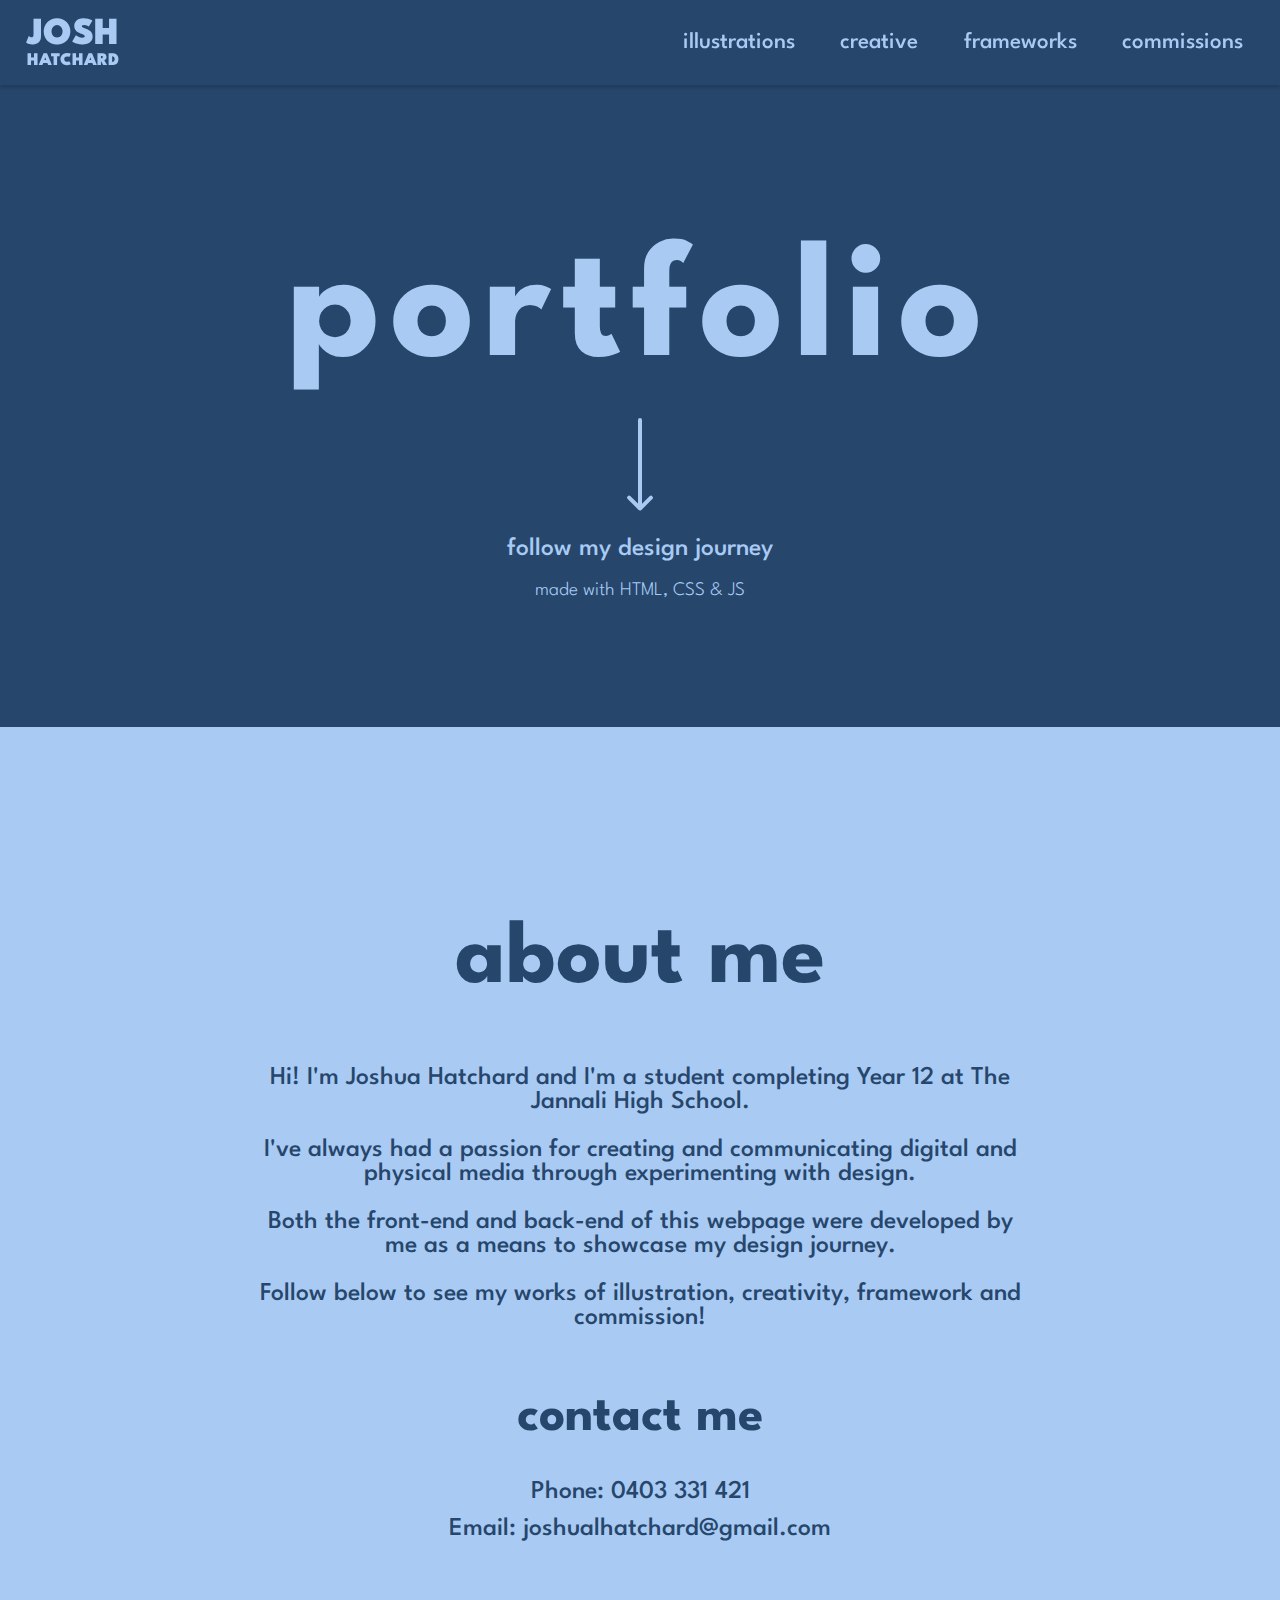
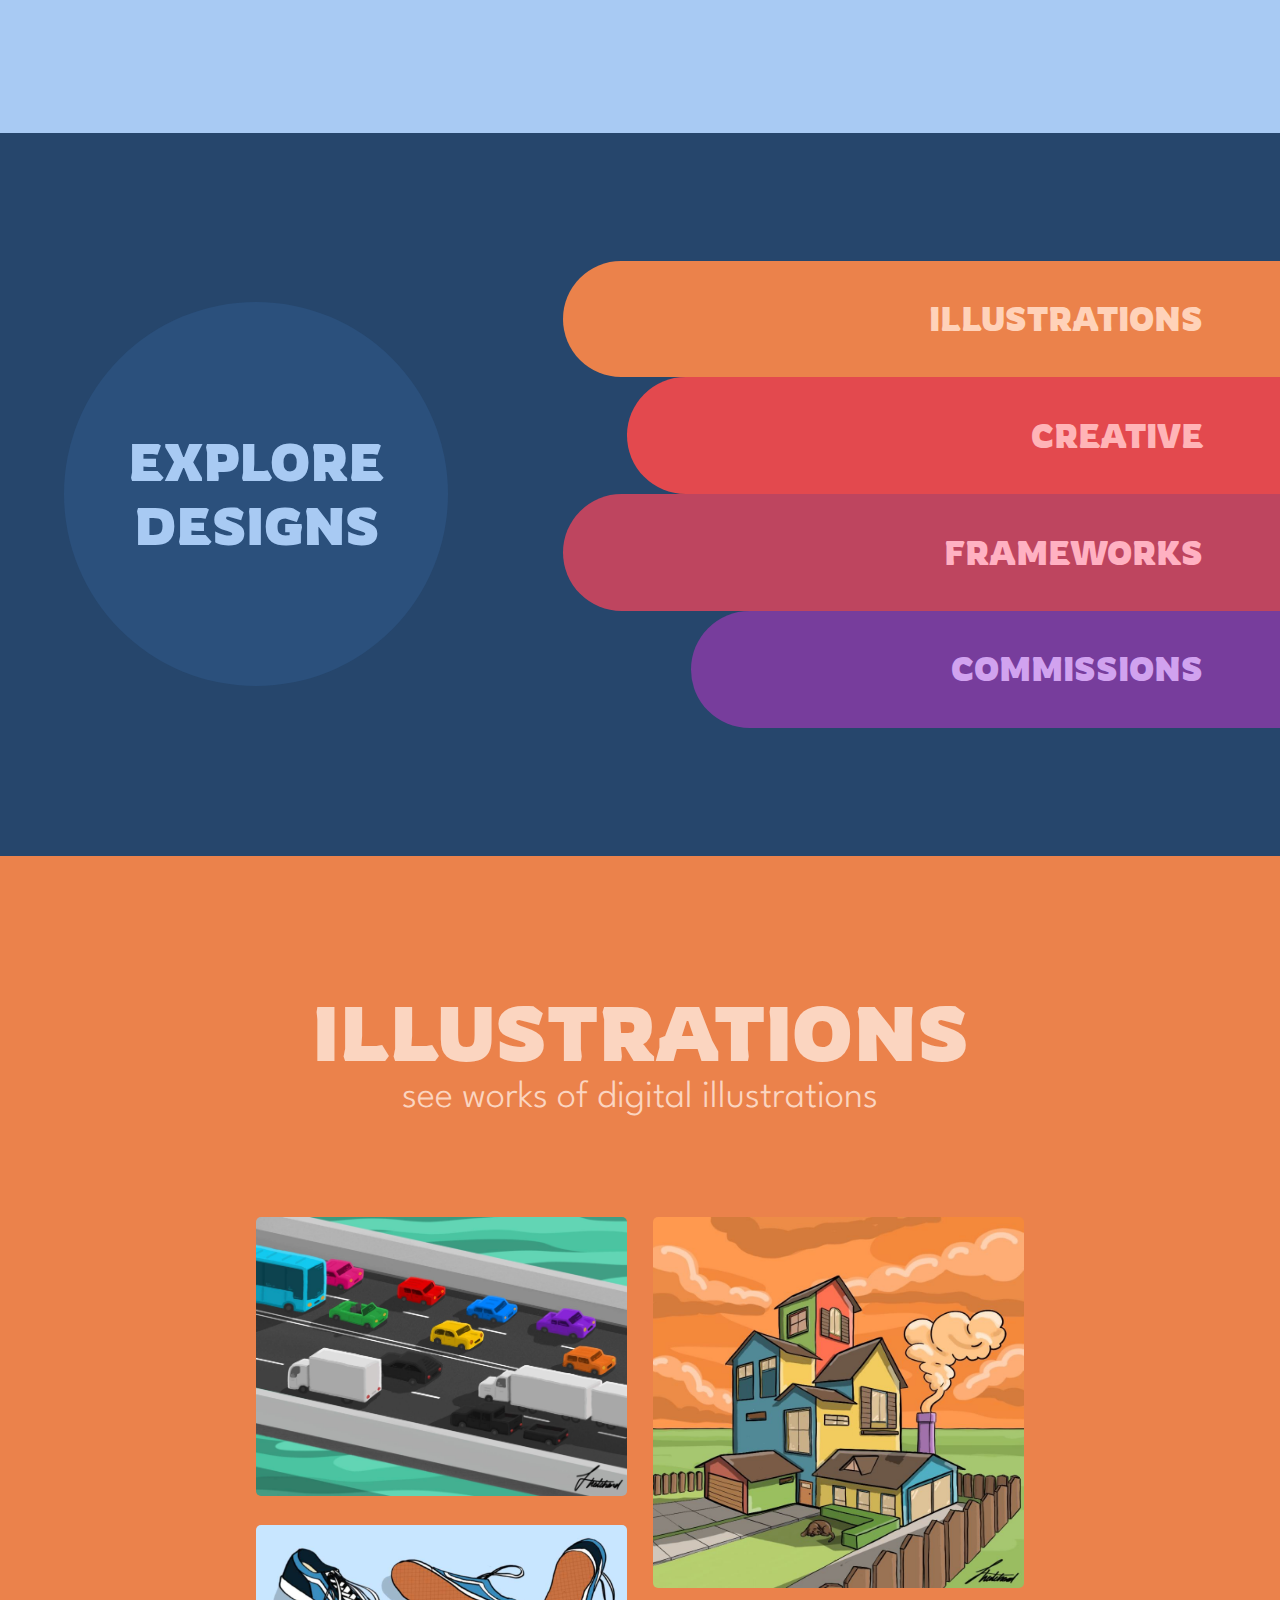
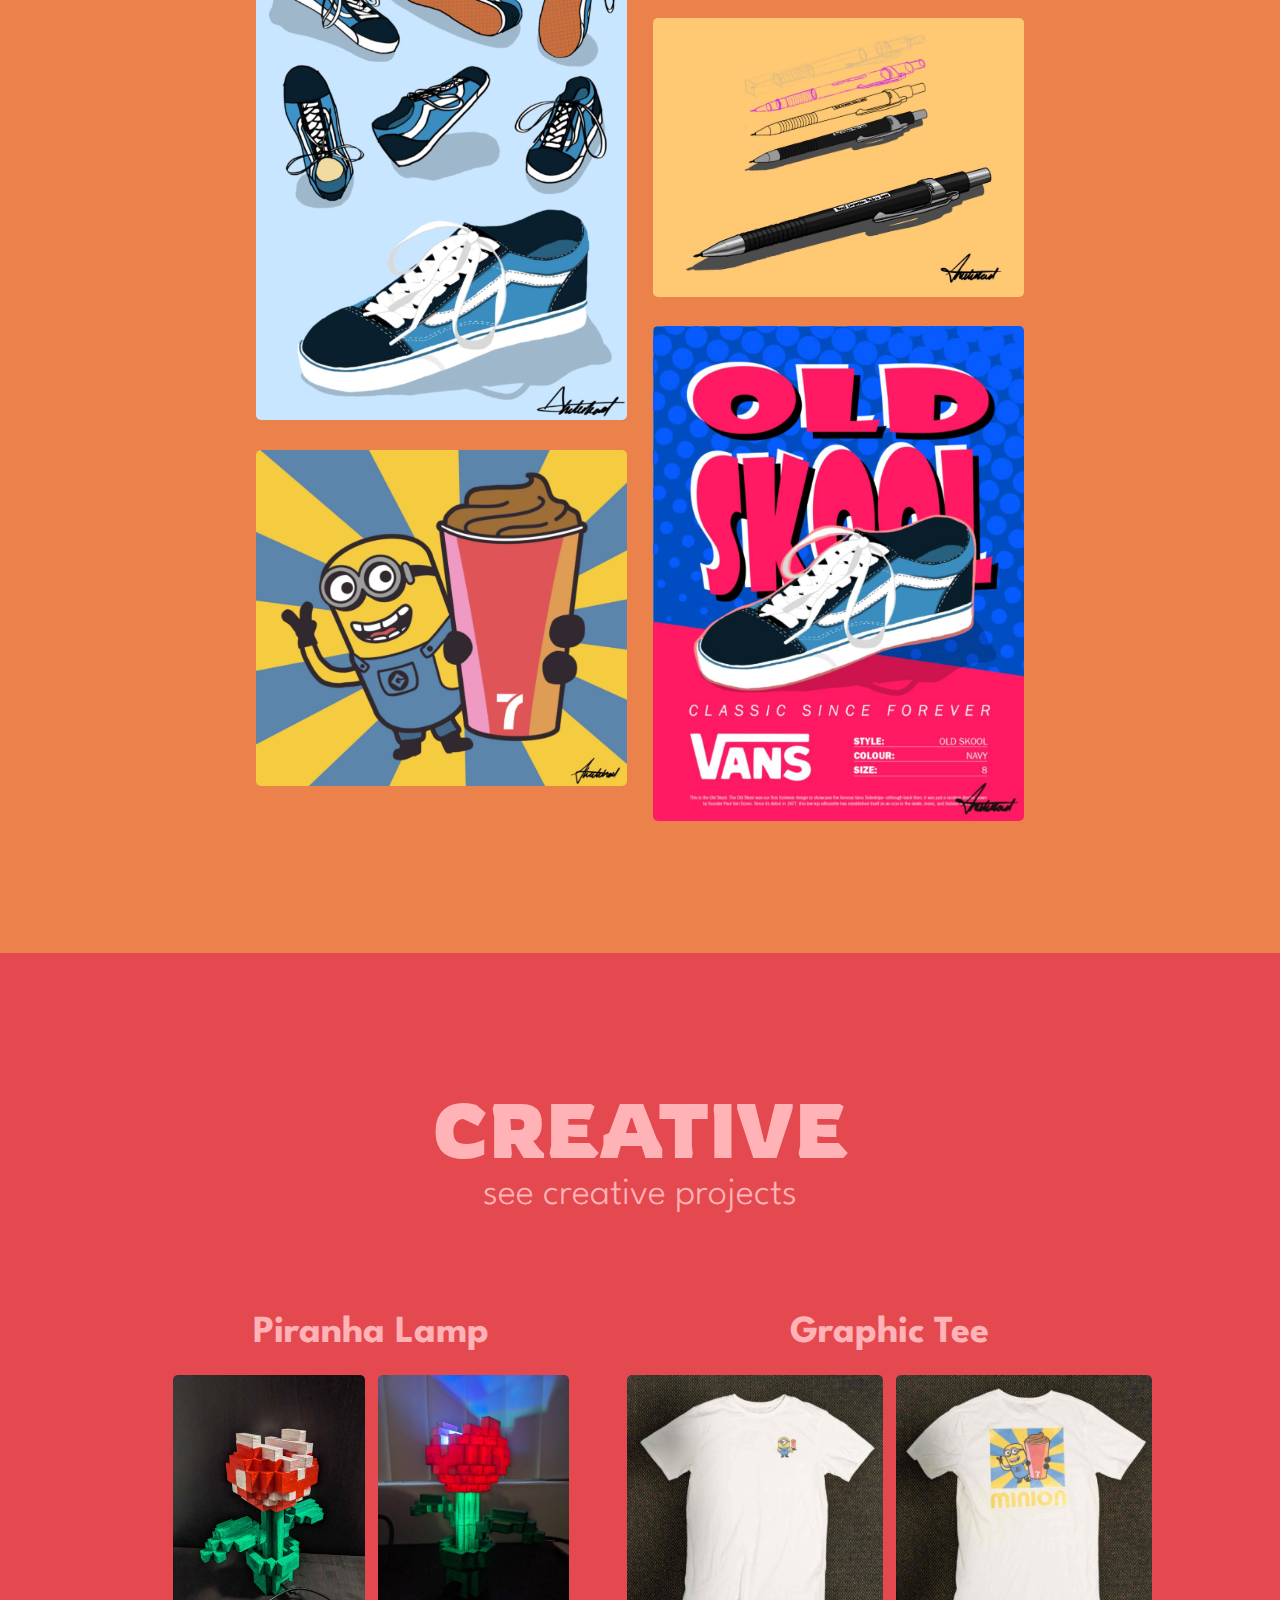
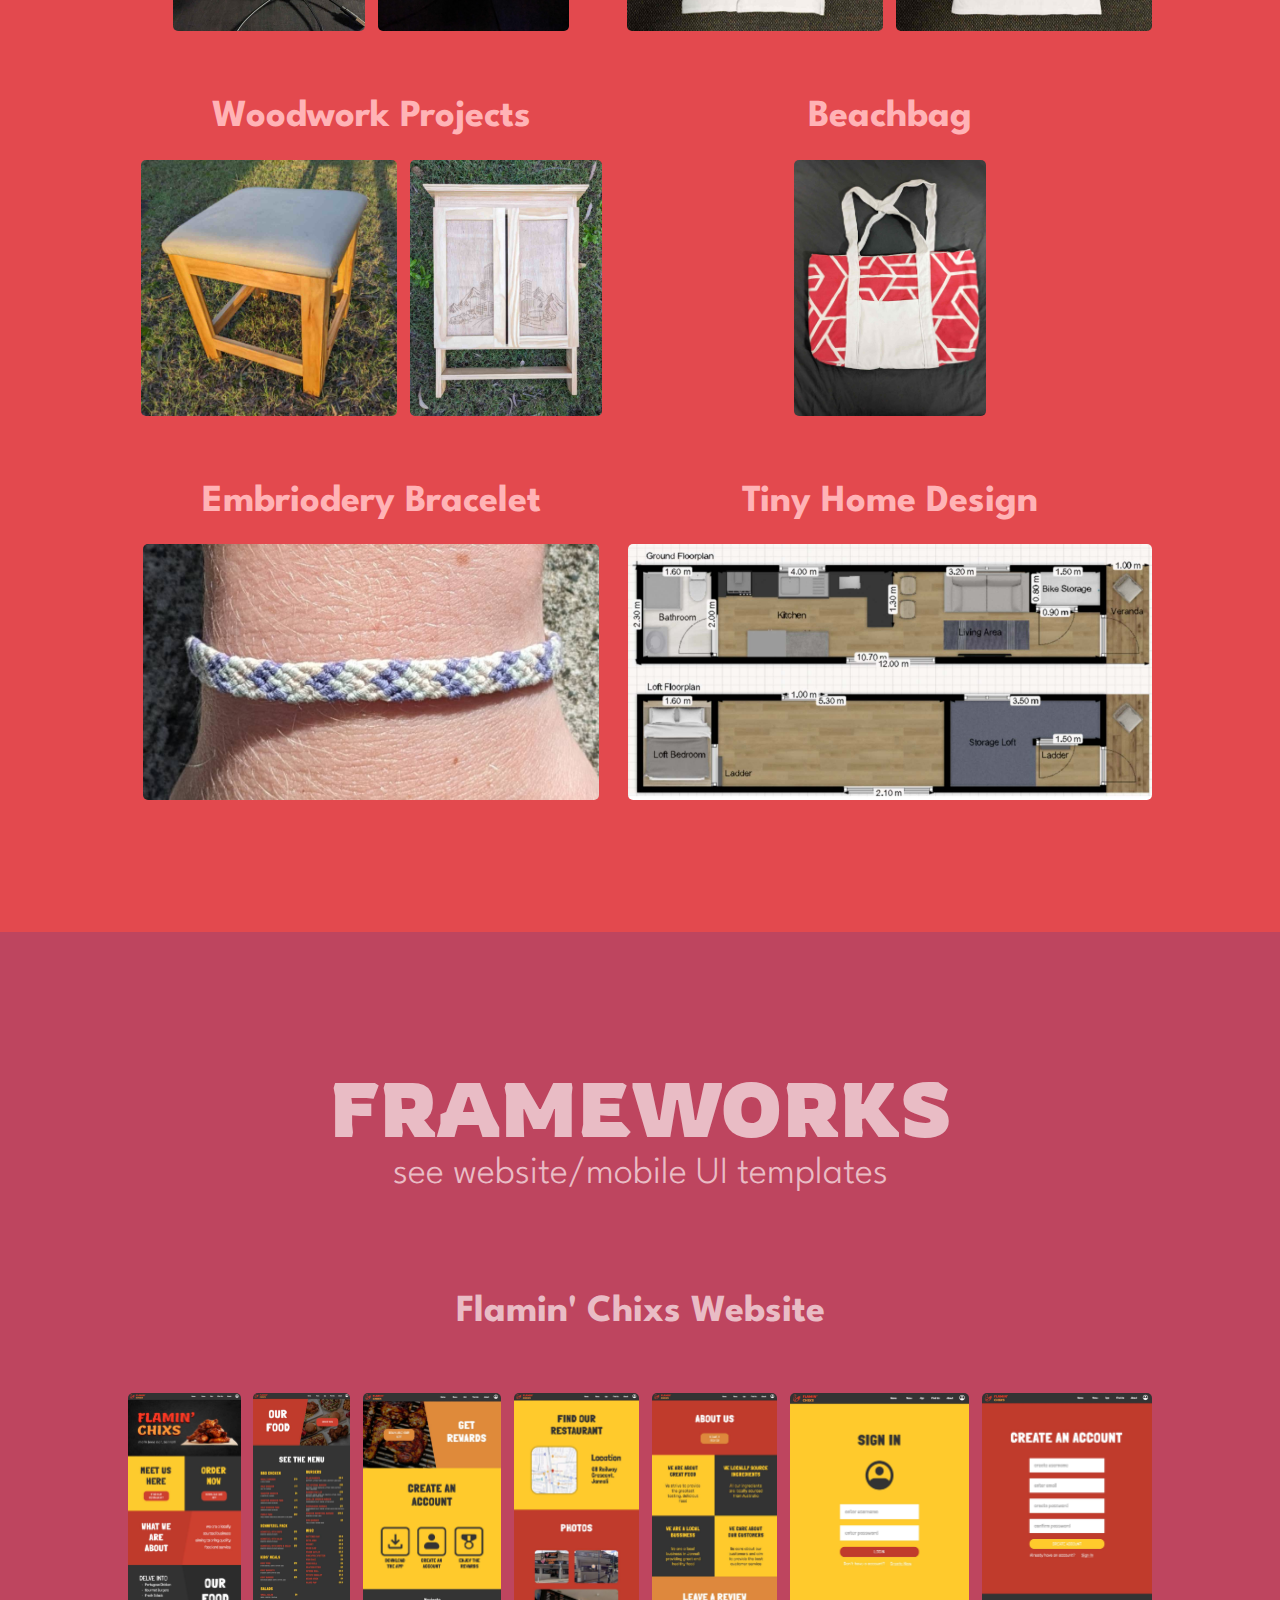
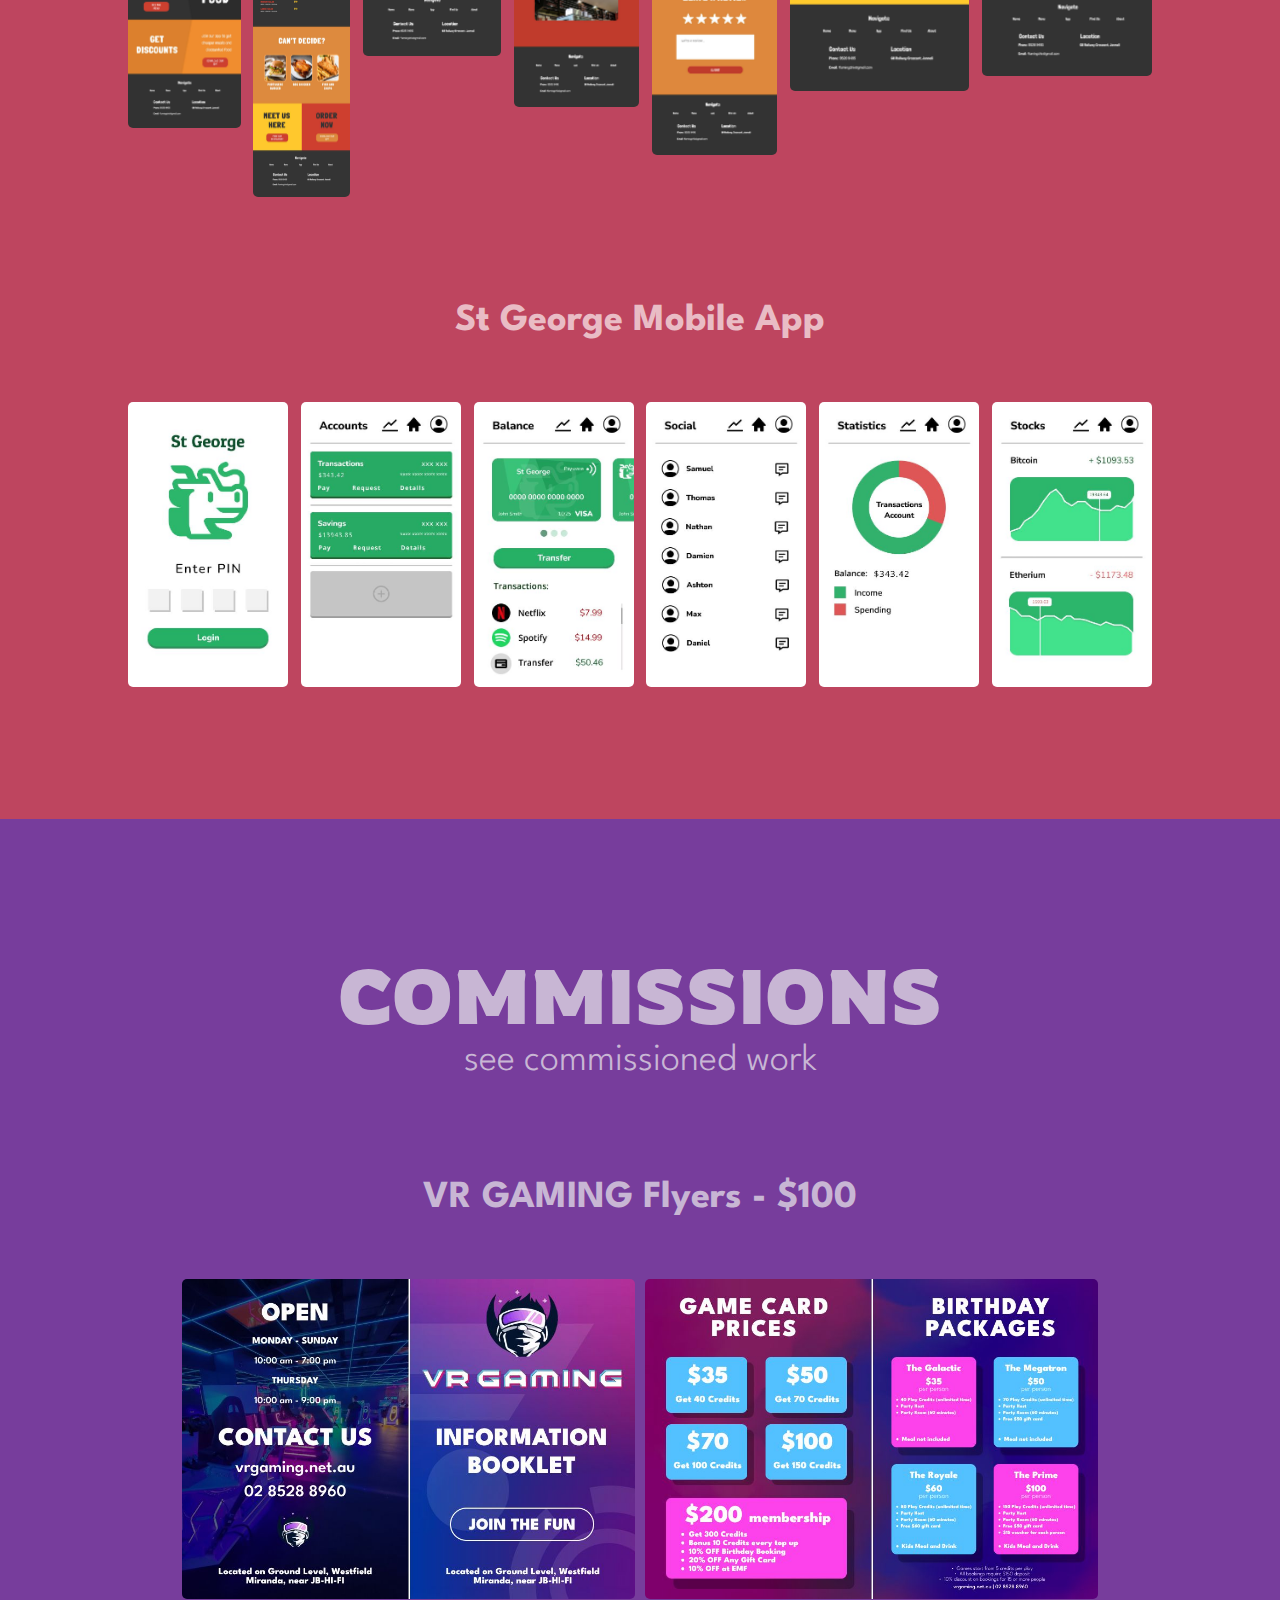
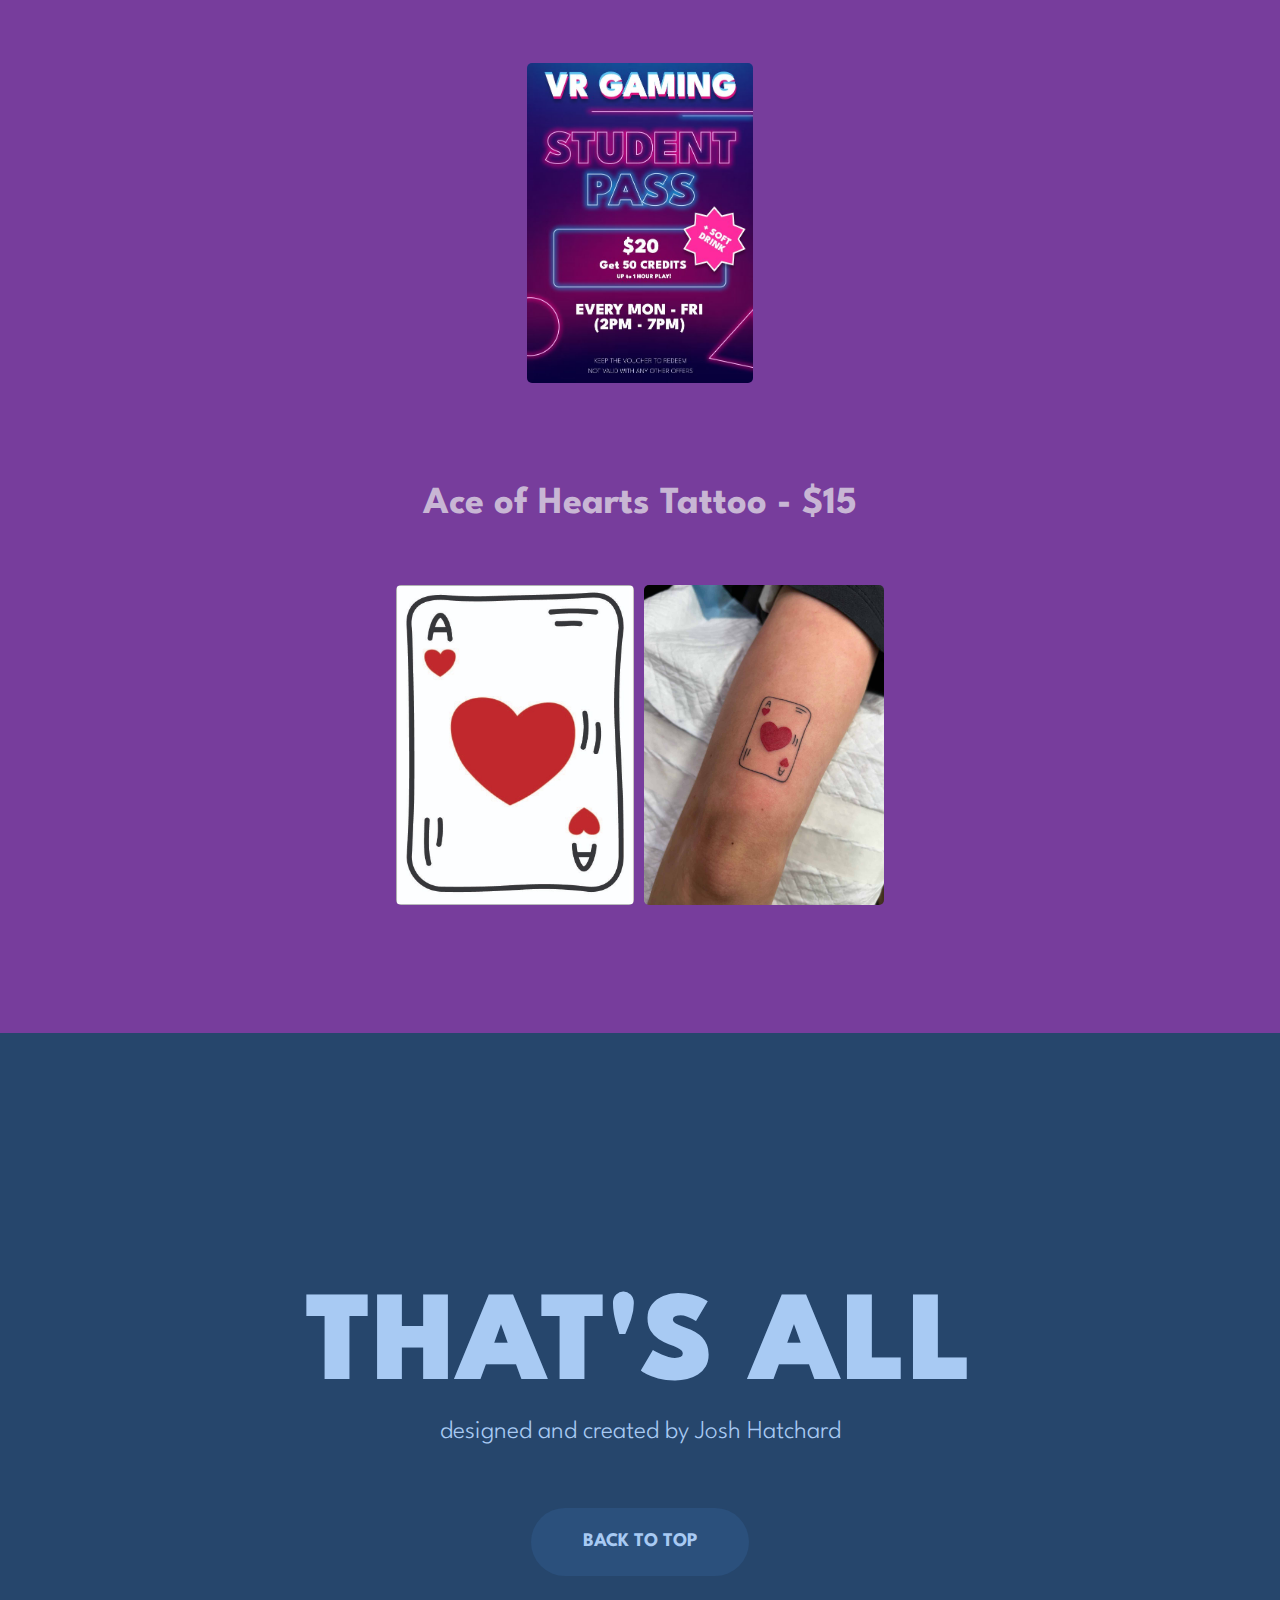
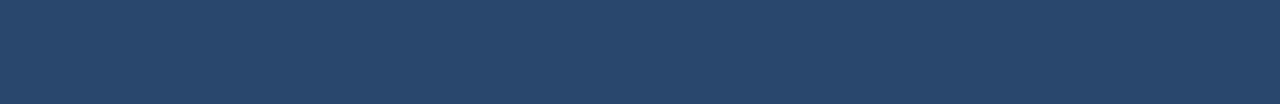
==== commit 143d9d5d: "implemented vans poster" ====
--- a/index.html
+++ b/index.html
@@ -105,13 +105,11 @@
                 <div id="cont"><img class="works" src="images/illustrations/bridge.jpg" alt="Unlined colourful bridge illustration"></div>
                 <div id="cont"><img class="works" src="images/illustrations/vans.jpg" alt="product view of vans illustration"></div>
                 <div id="cont"><img class="works" src="images/illustrations/minion.jpg" alt="Minion graphic tee illustration"></div>
-                <div id="cont"><img class="works" src="images/illustrations/sketch.jpg" alt="Imaginary room sketch drawing"></div>
             </div>
             <div class="frameflex">
                 <div id="cont"><img class="works" src="images/illustrations/house.jpg" alt="Colourful line art house illustration"></div>
                 <div id="cont"><img class="works" src="images/illustrations/pen.jpg" alt="Still life pen sketch"></div>
-                <div id="cont"><img class="works" src="images/illustrations/minionlogo.jpg" alt="Minion graphic tee logo illustration"></div>
-                <div id="cont"><img class="works" src="images/illustrations/cityblue.jpg" alt="Multilane bridge illustration"></div>
+                <div id="cont"><img class="works" src="images/illustrations/vansposter.jpg" alt="Graphic poster styled design of vans shoes"></div>
             </div>
         </div>
     </div>
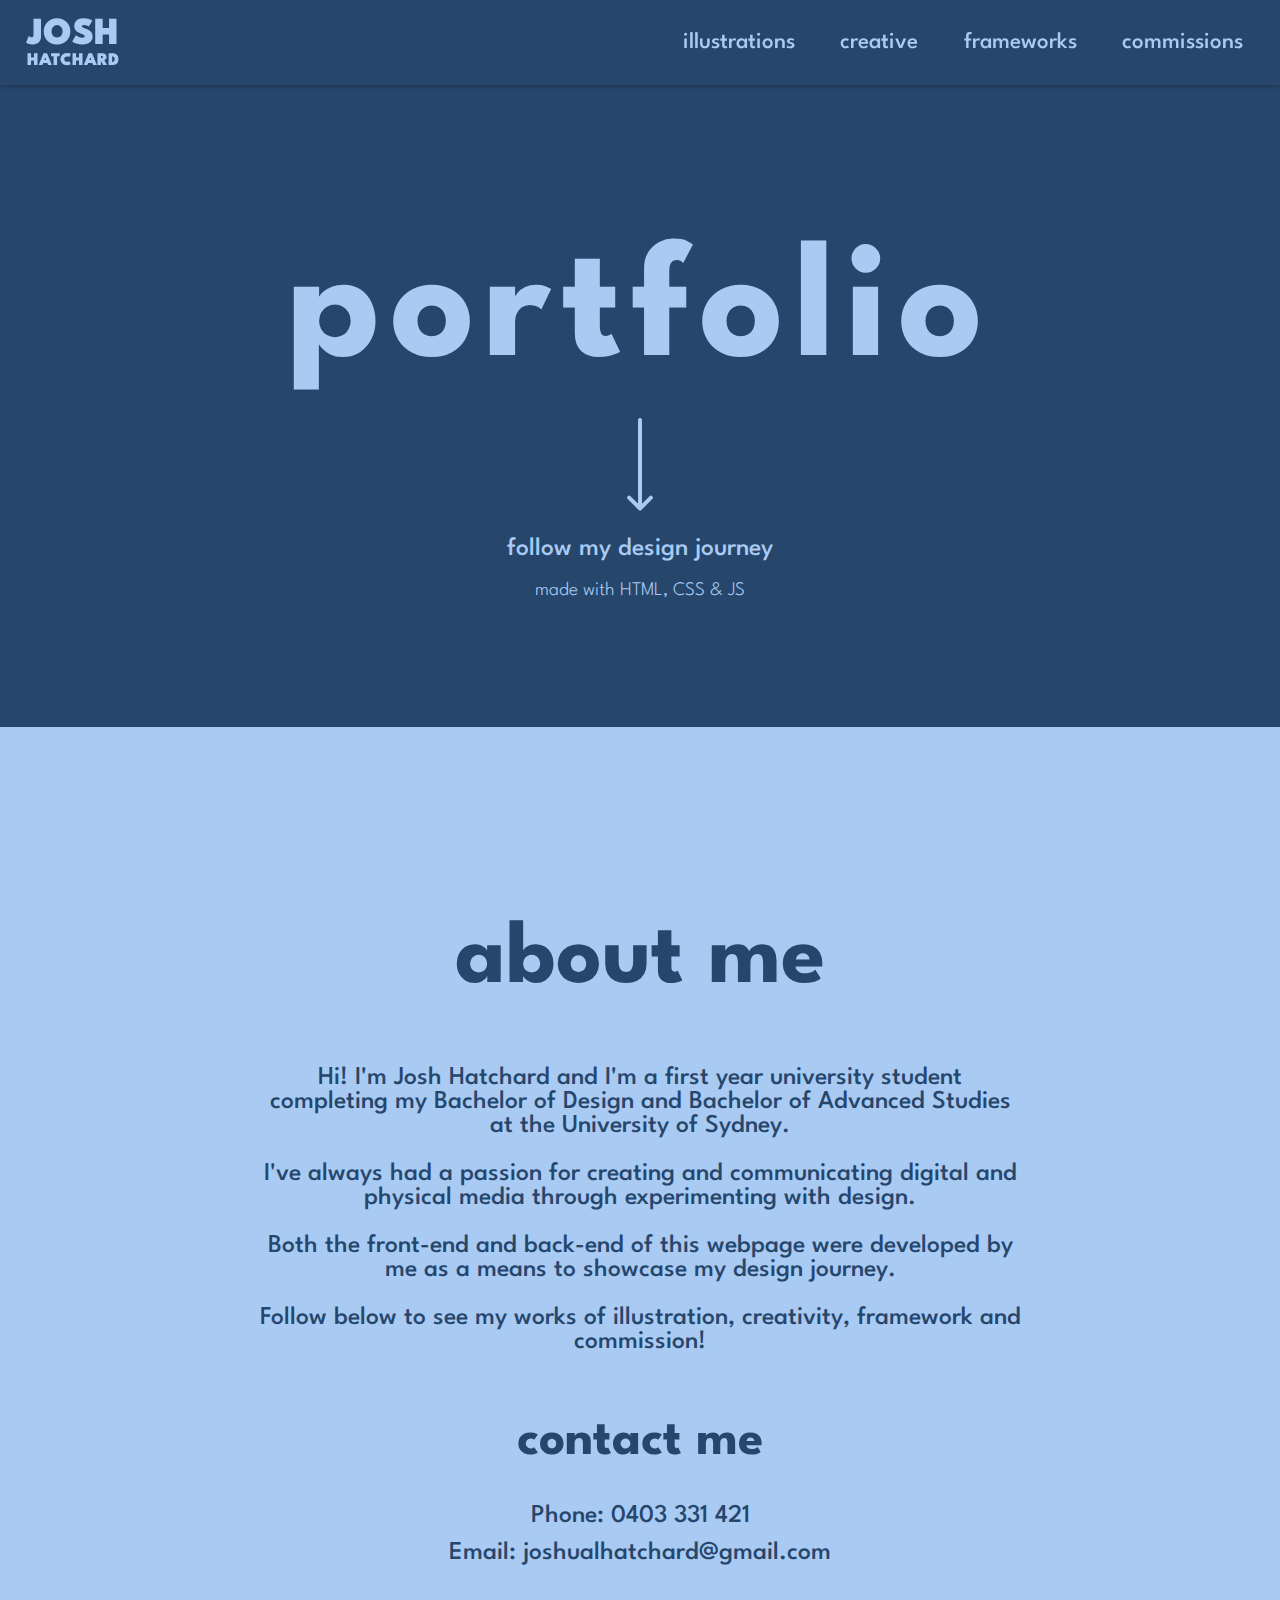
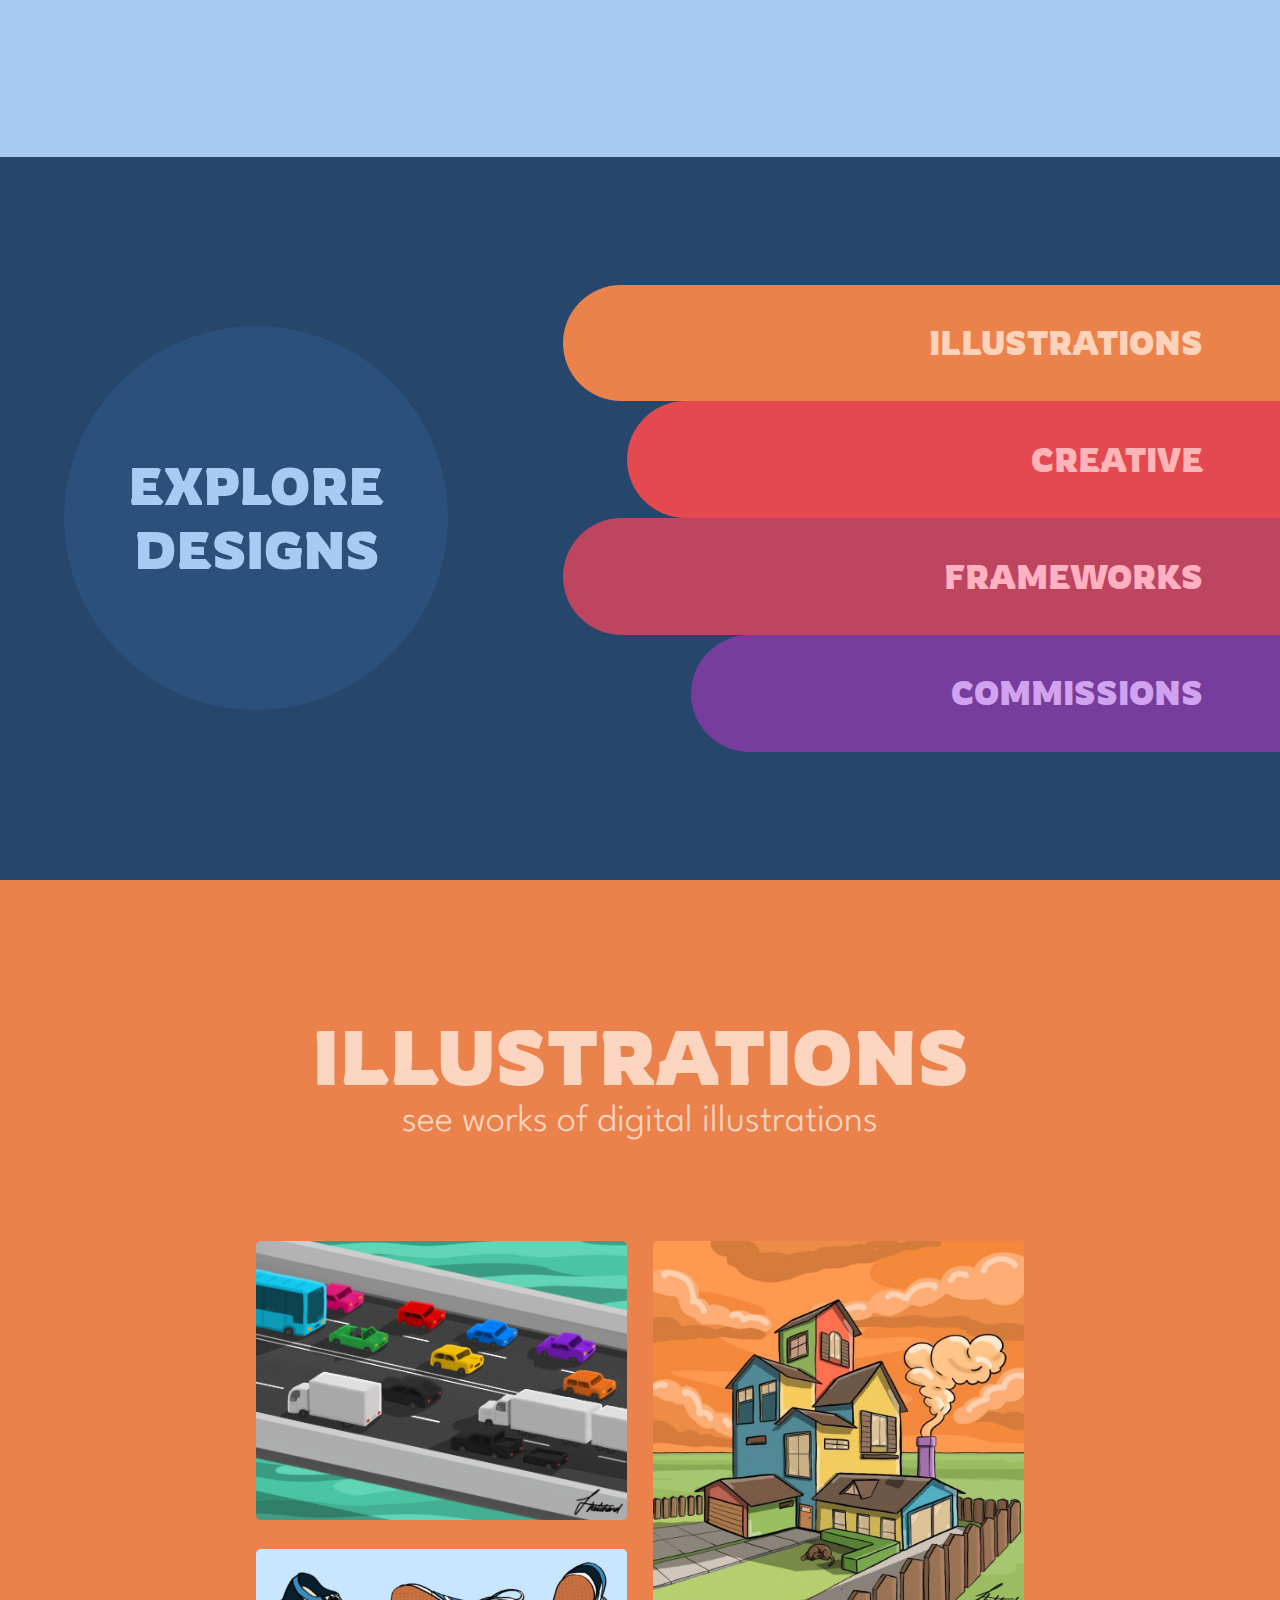
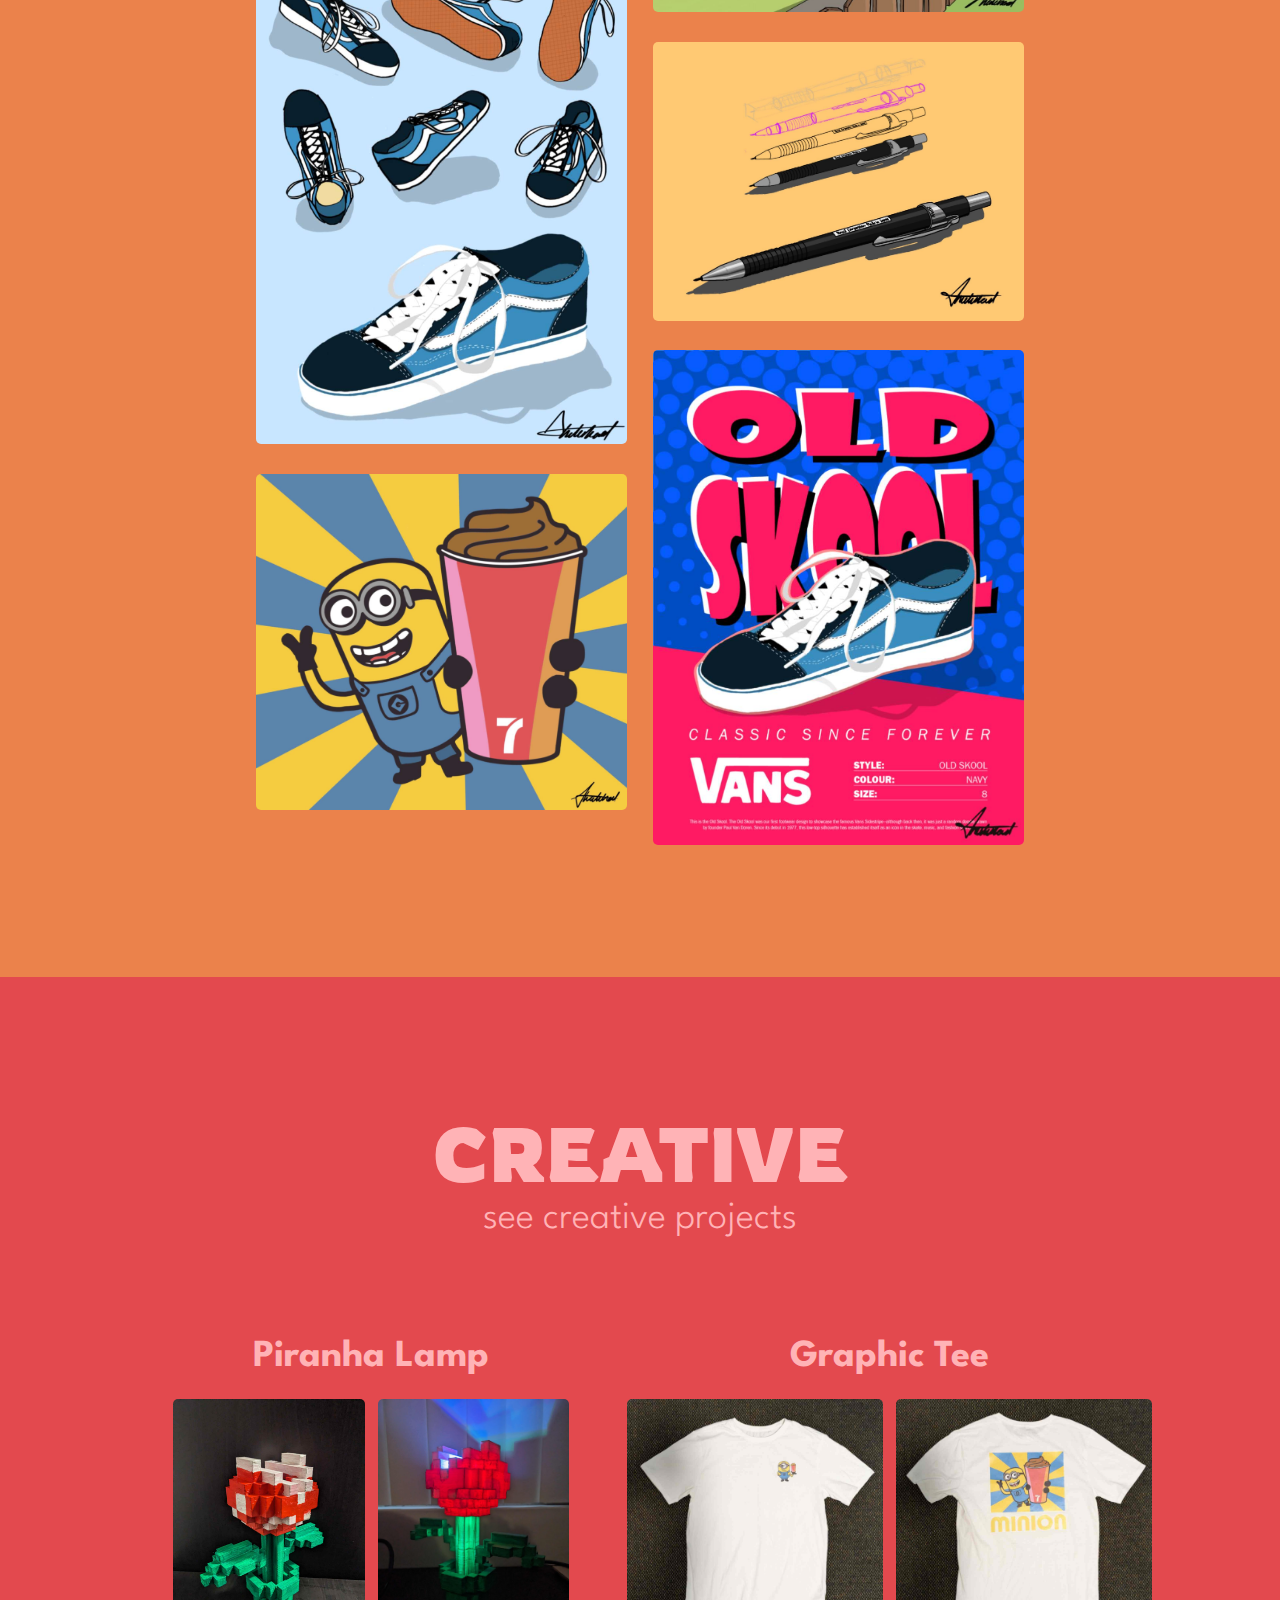
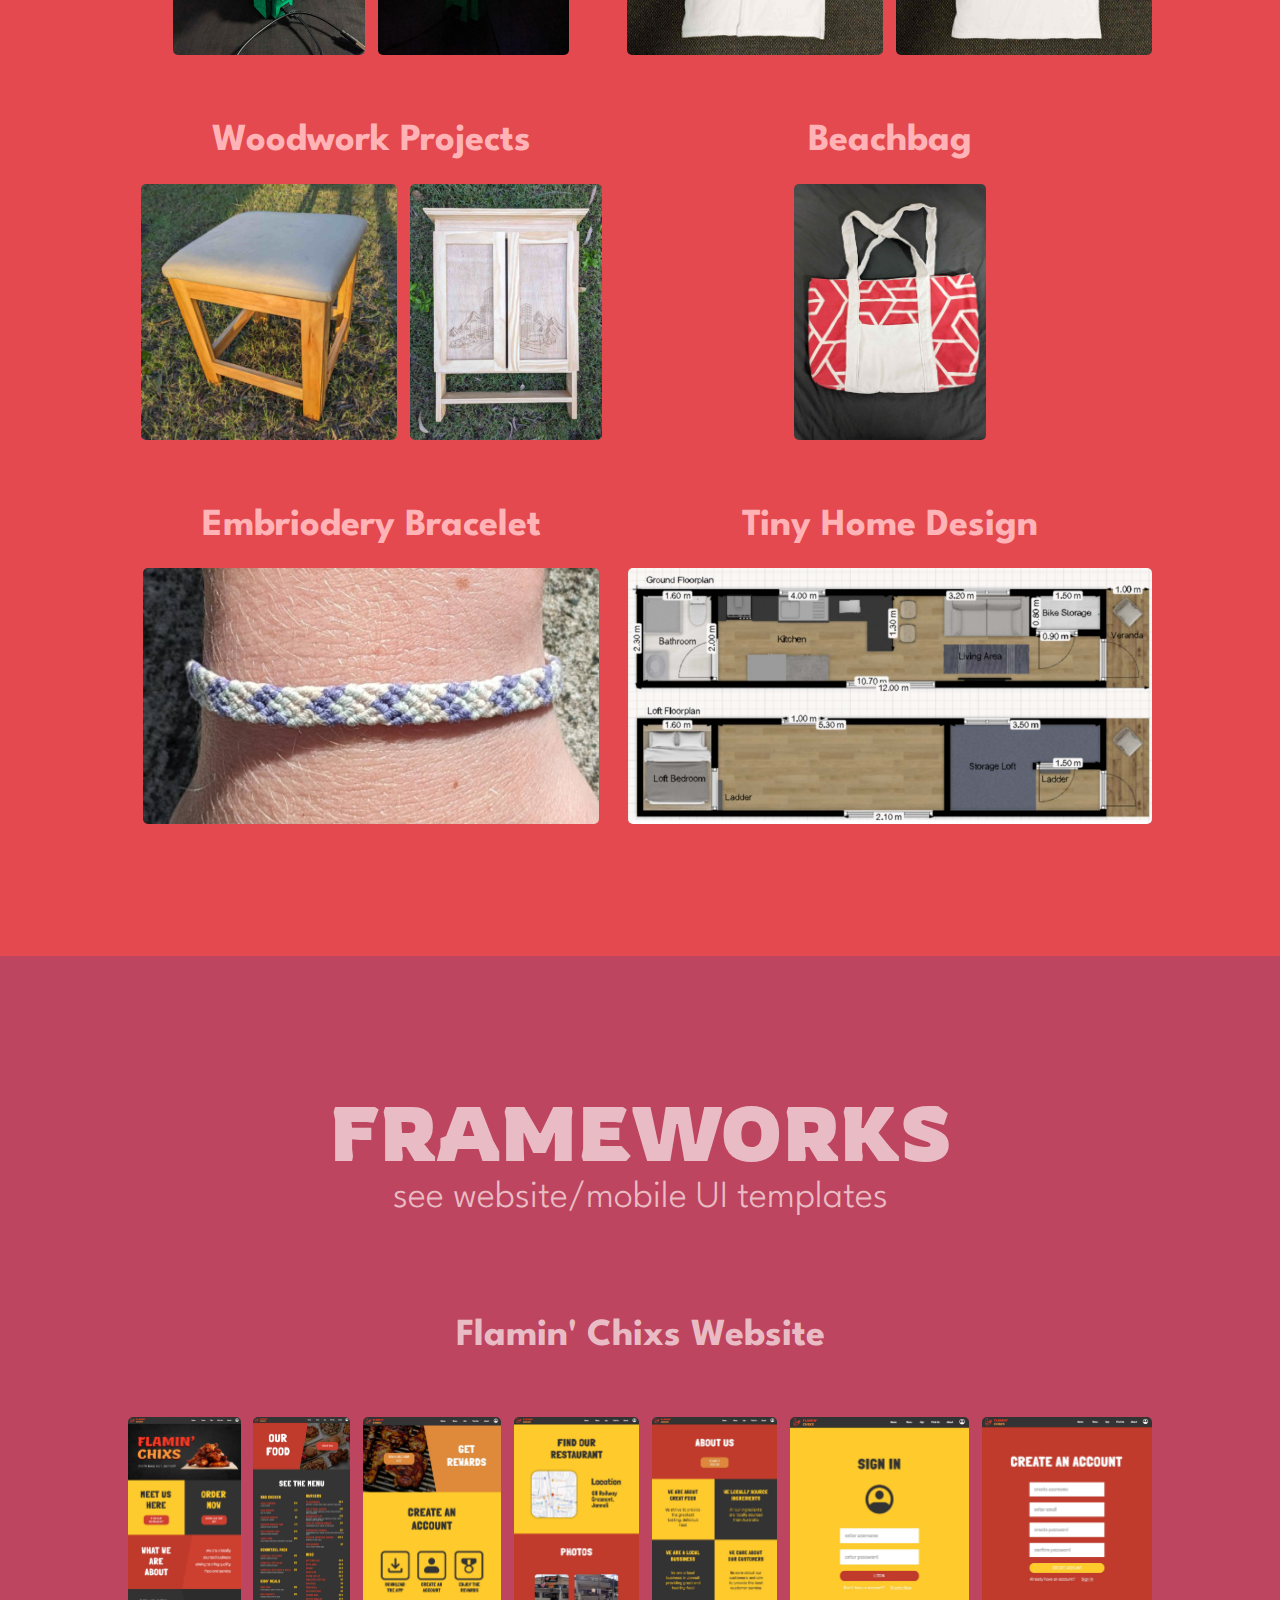
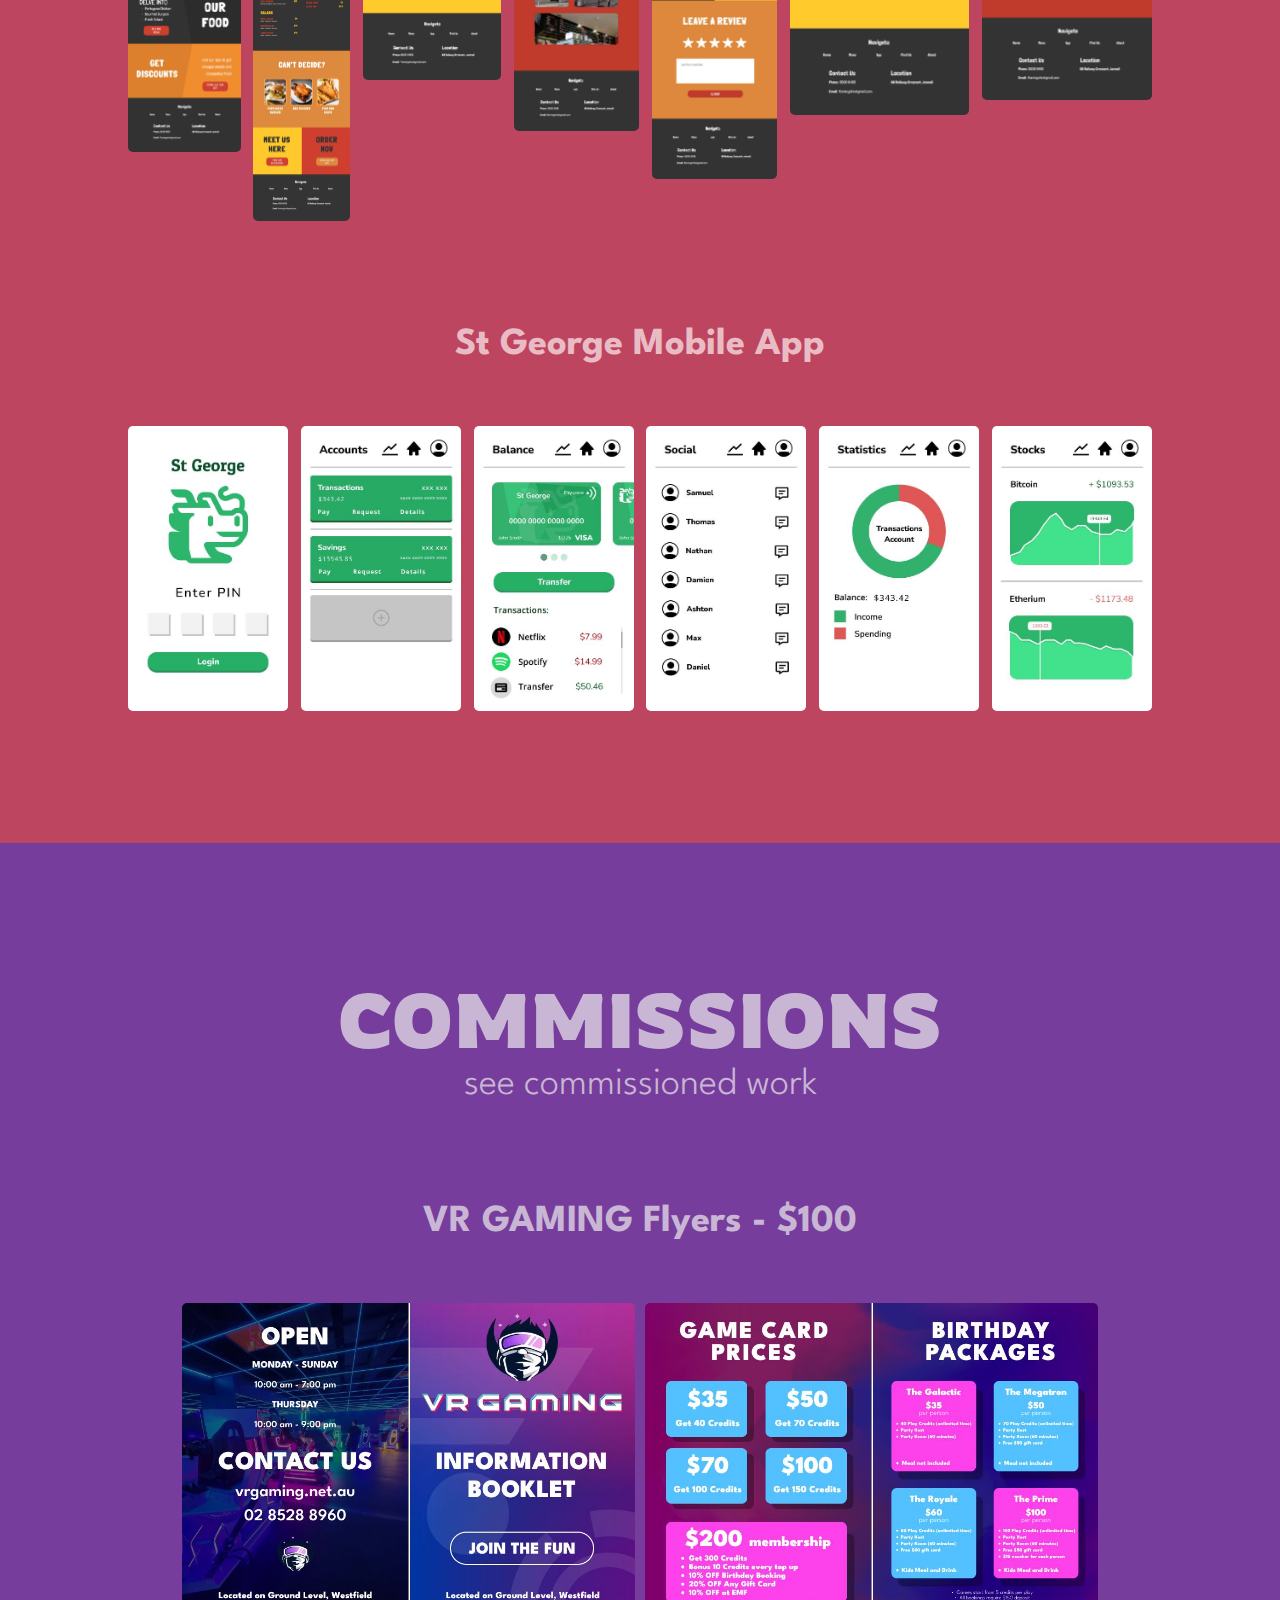
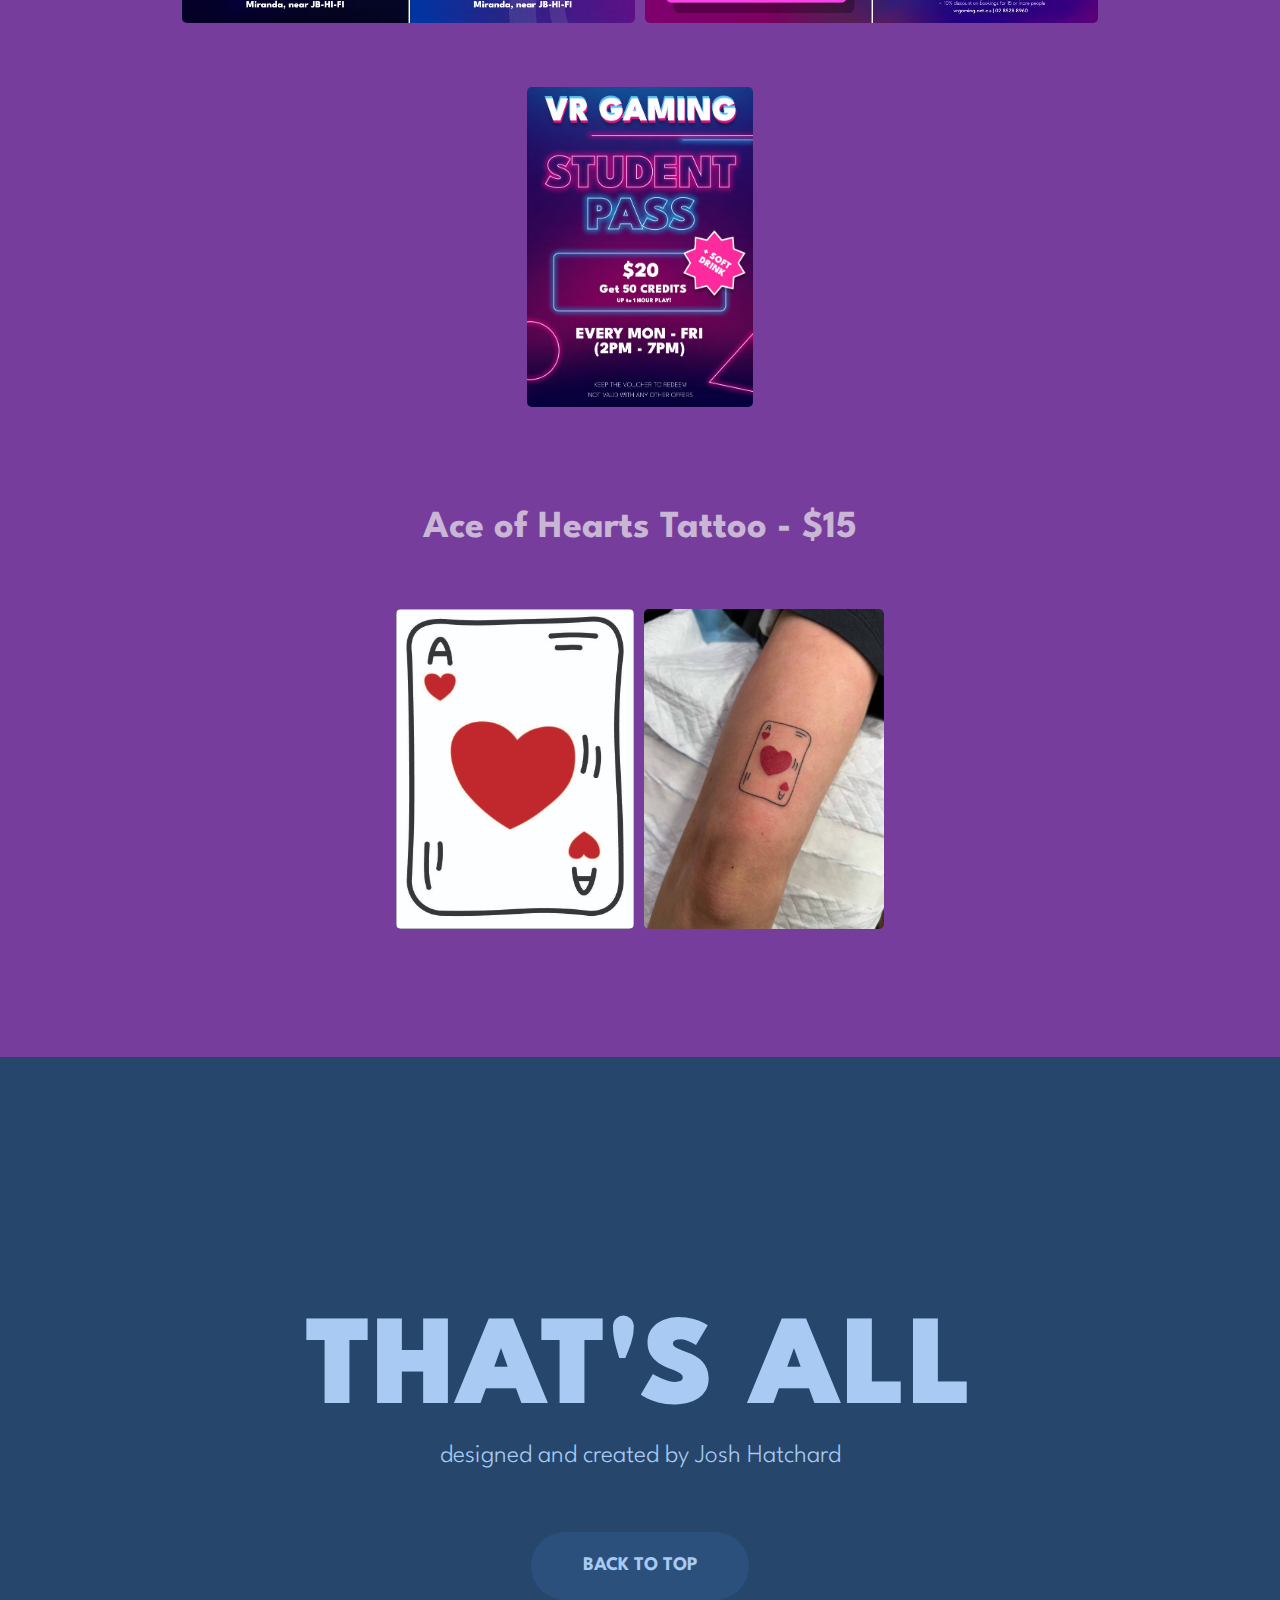
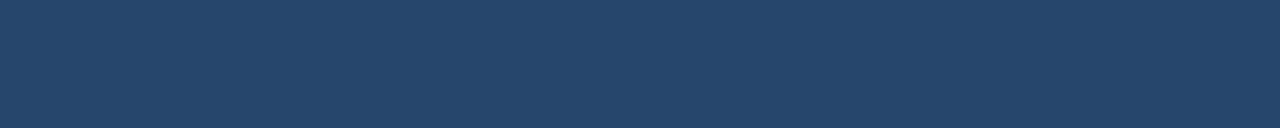
==== commit a4ead786: "Update index.html" ====
--- a/index.html
+++ b/index.html
@@ -59,7 +59,7 @@
     <div class="about">
         <h2>about me</h2>
         <div id="container">
-            <p1>Hi! I'm Joshua Hatchard and I'm a student completing Year 12 at The Jannali High School.
+            <p1>Hi! I'm Josh Hatchard and I'm a first year university student completing my Bachelor of Design and Bachelor of Advanced Studies at the University of Sydney.
             <br><br>
             I've always had a passion for creating and communicating digital and physical media through experimenting with design. 
             <br><br>         
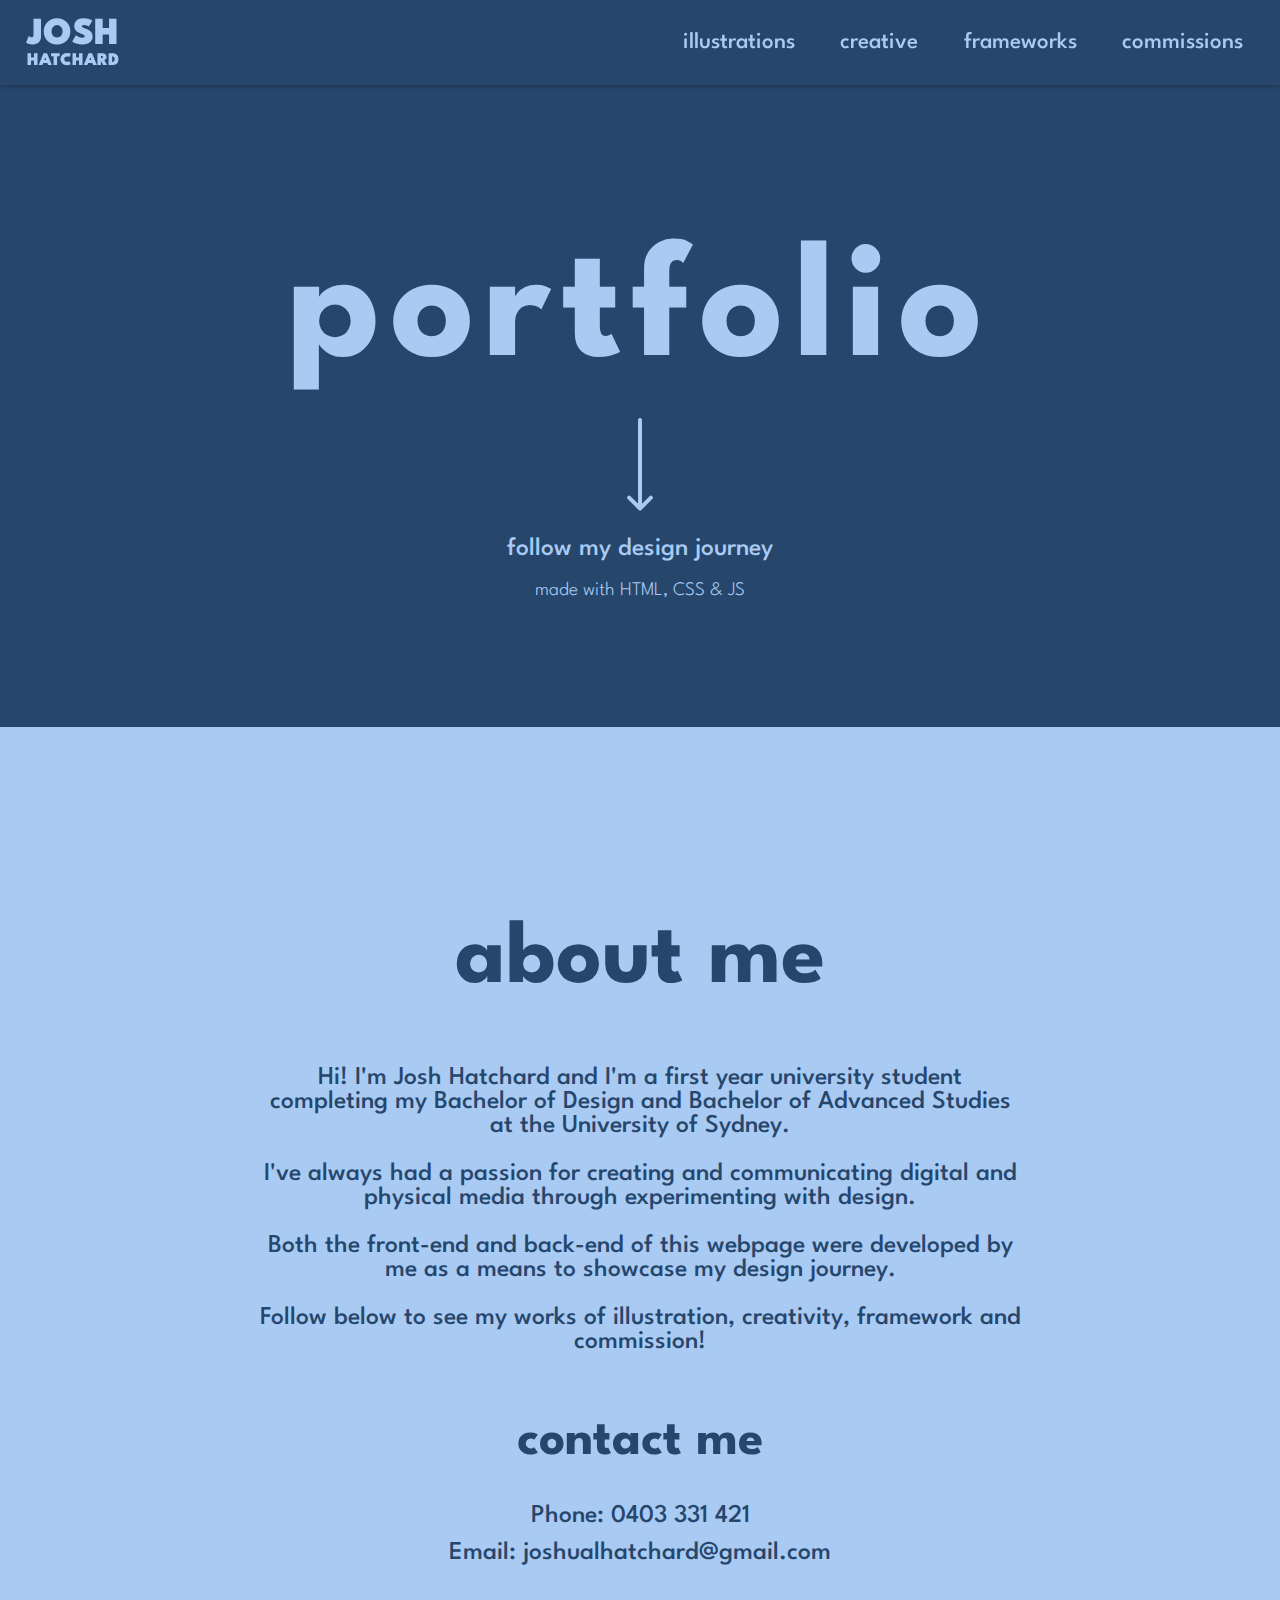
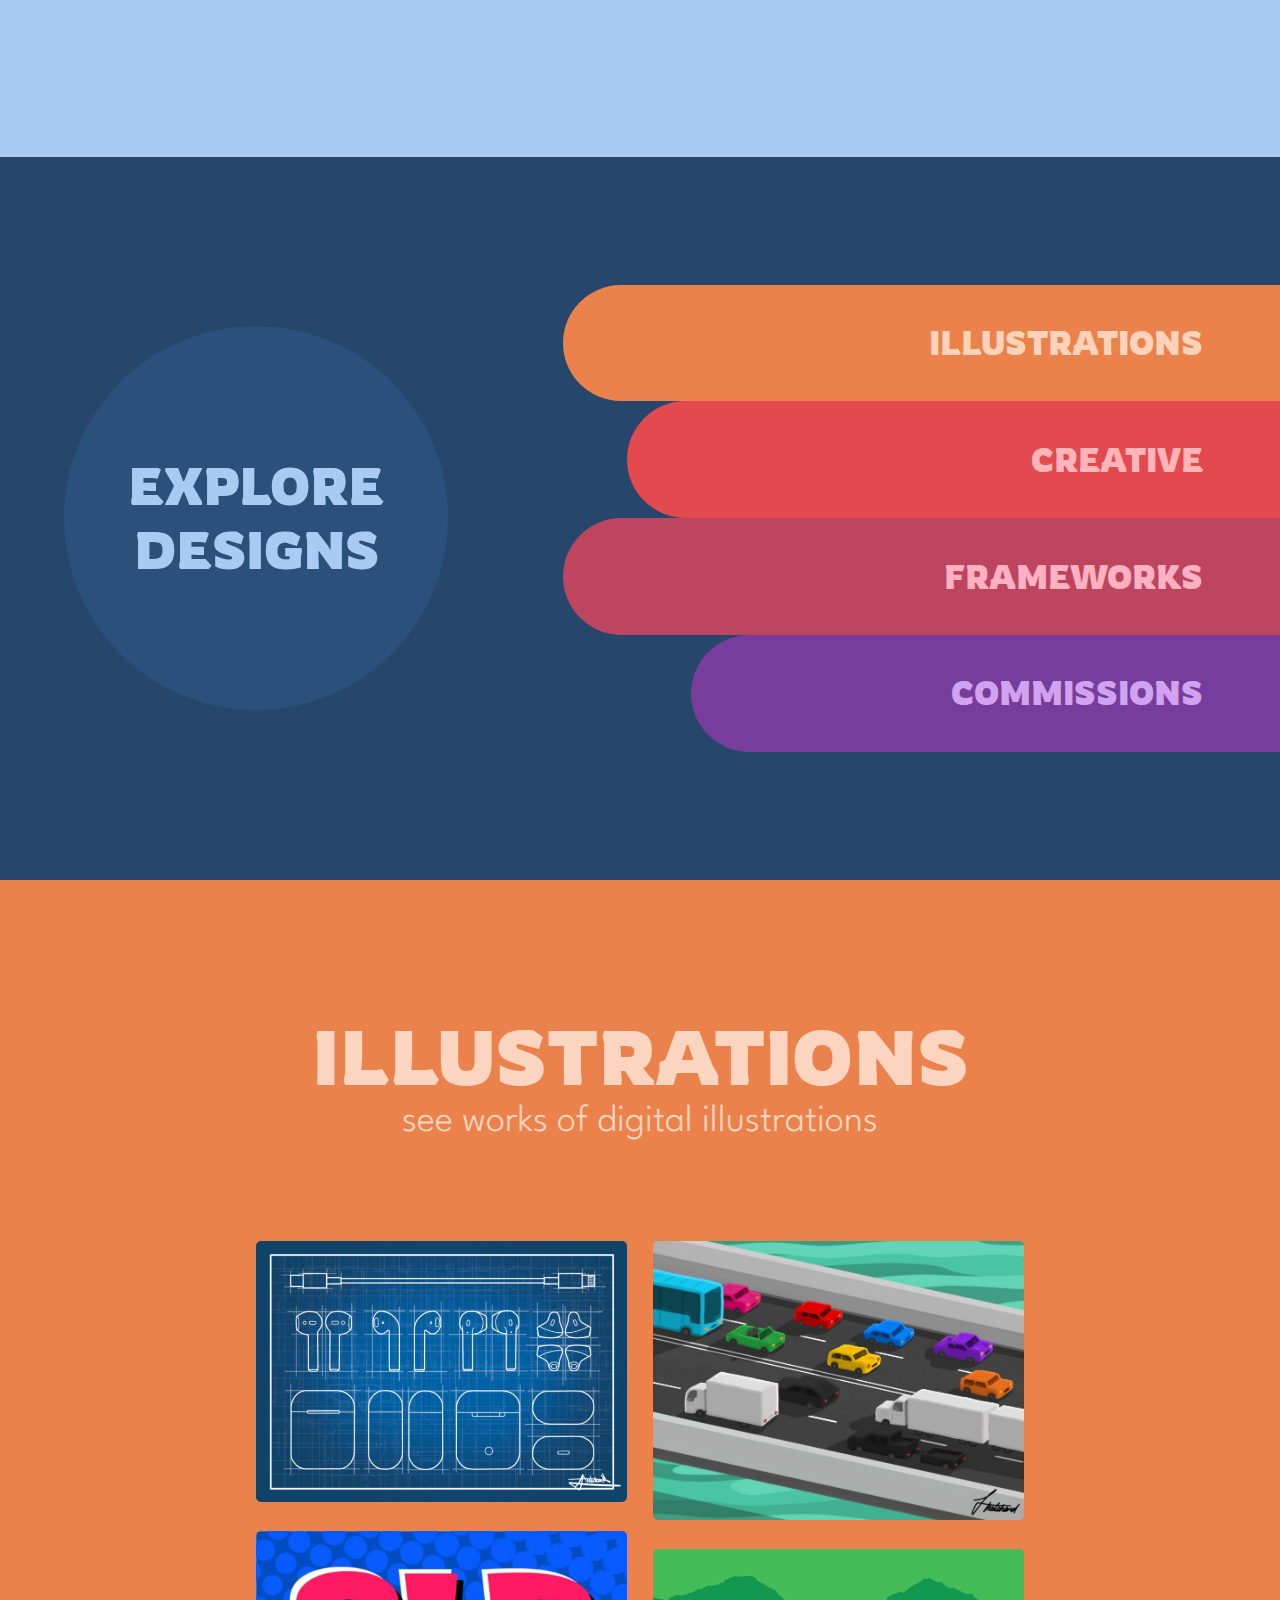
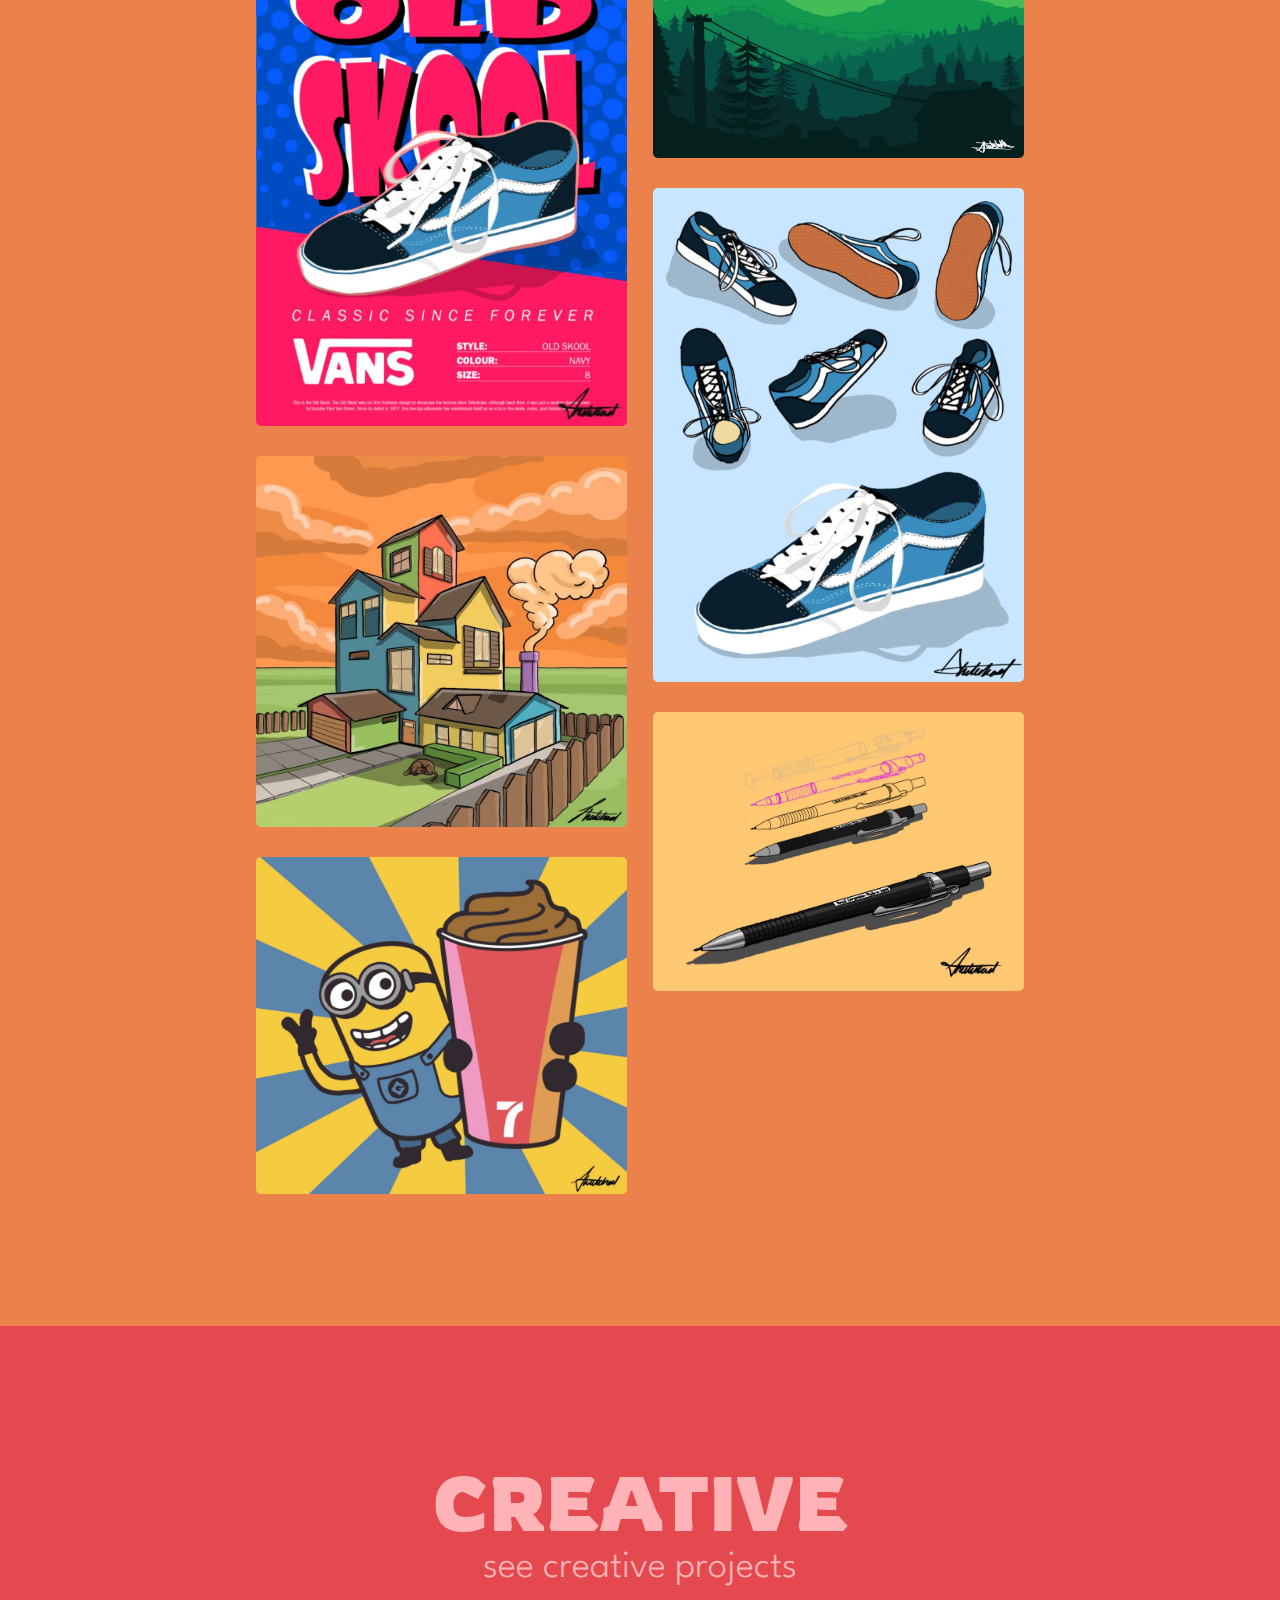
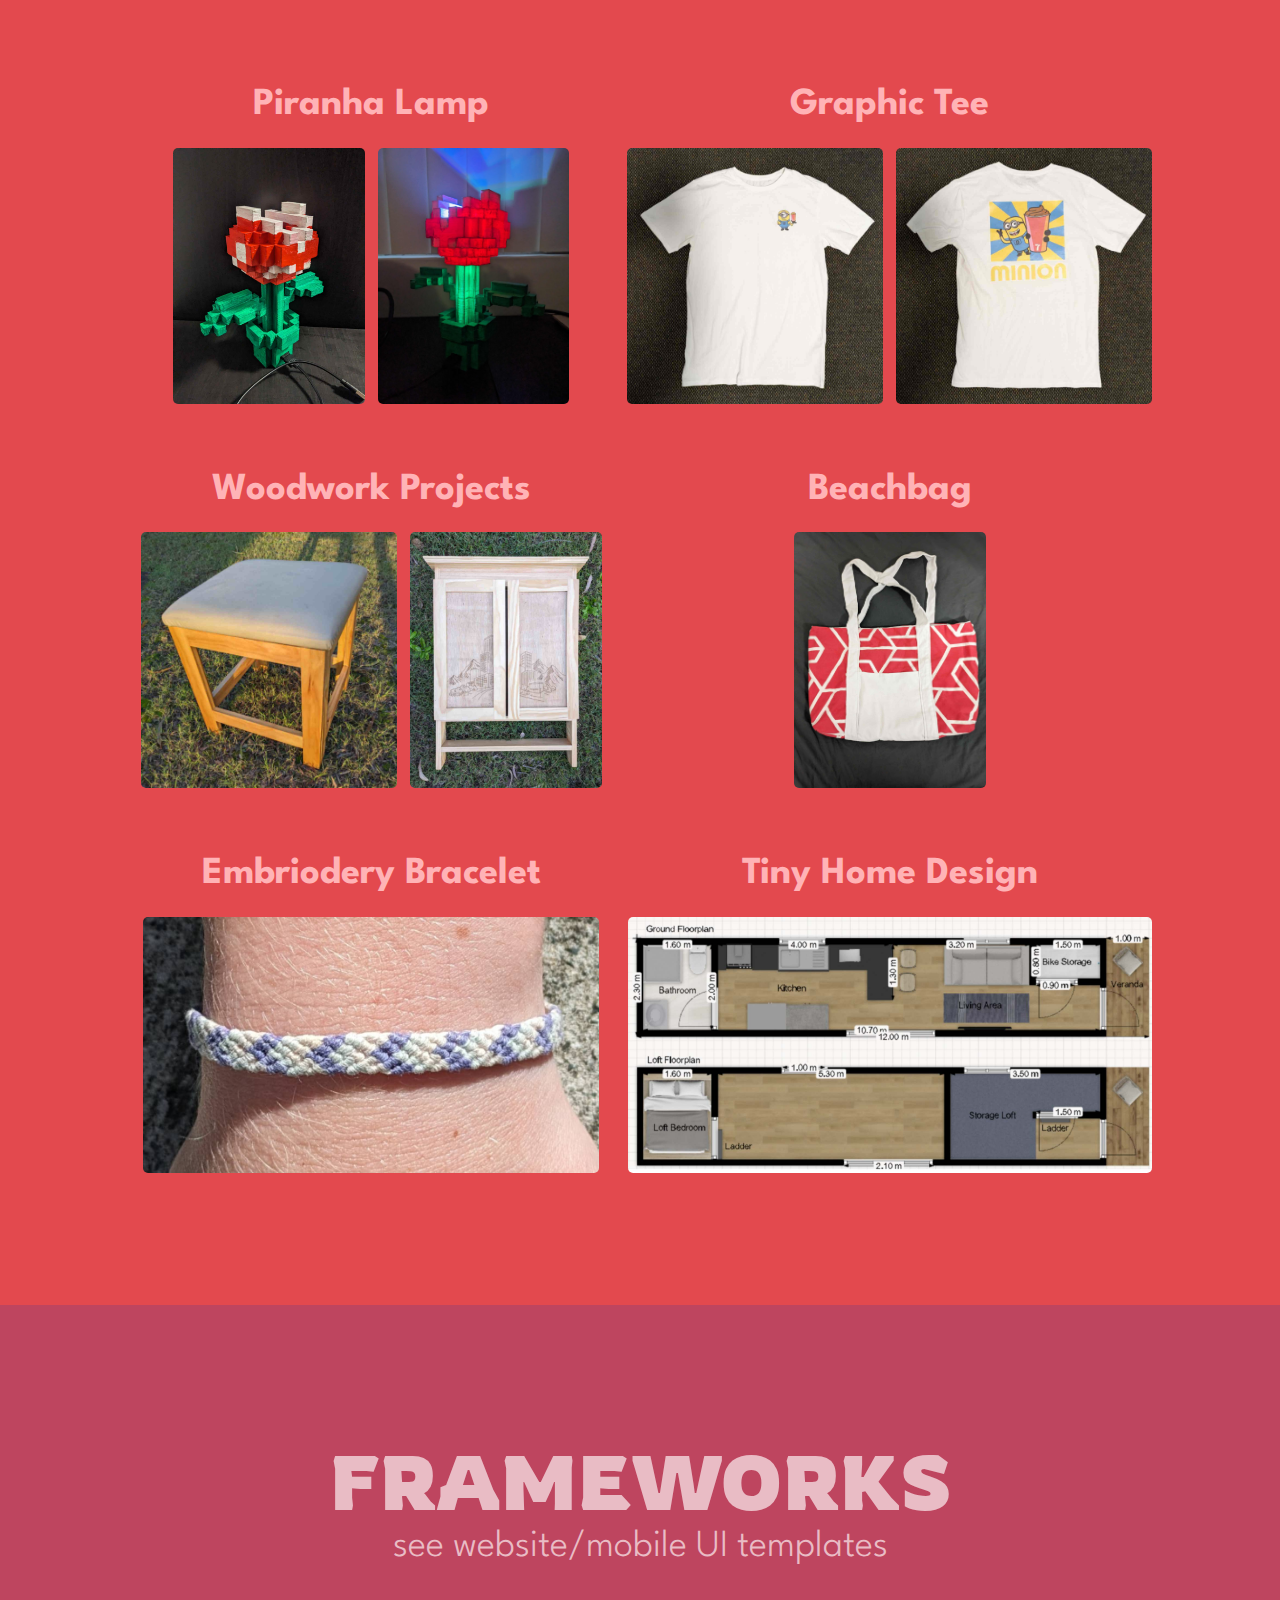
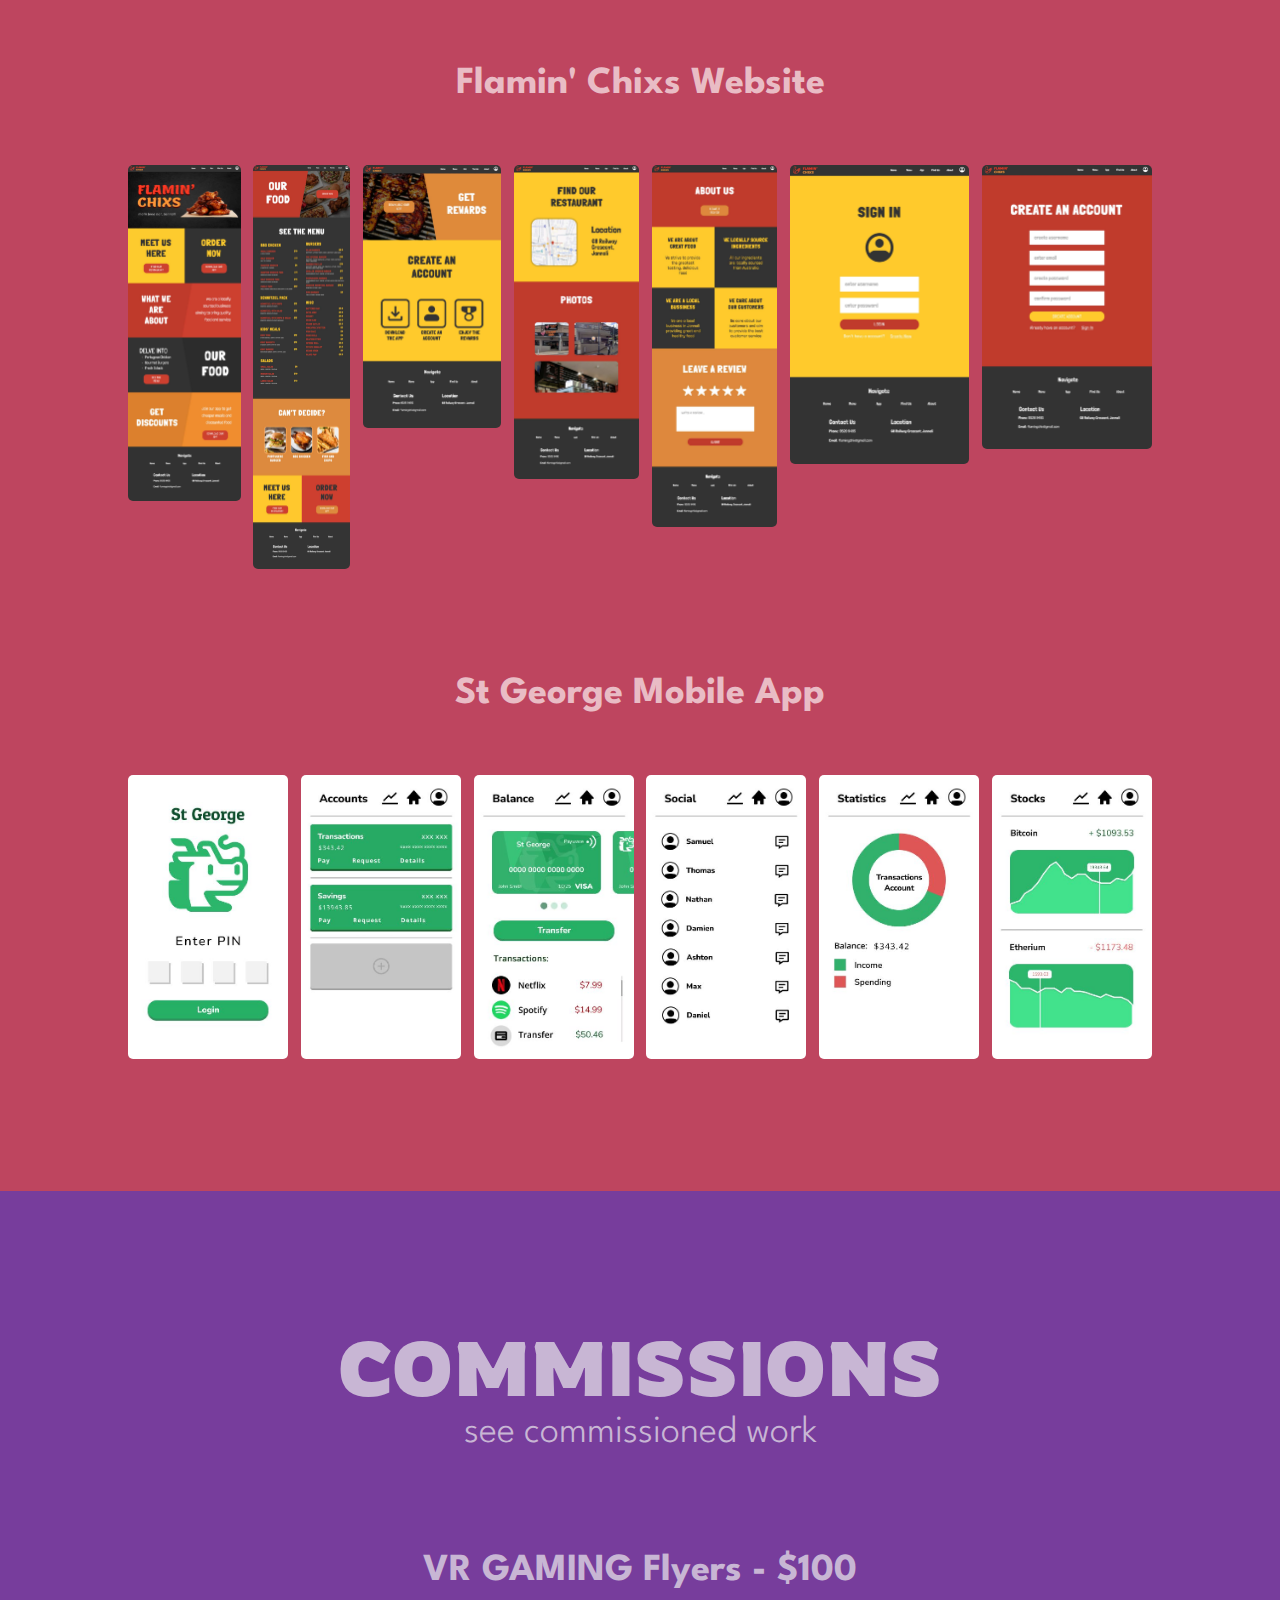
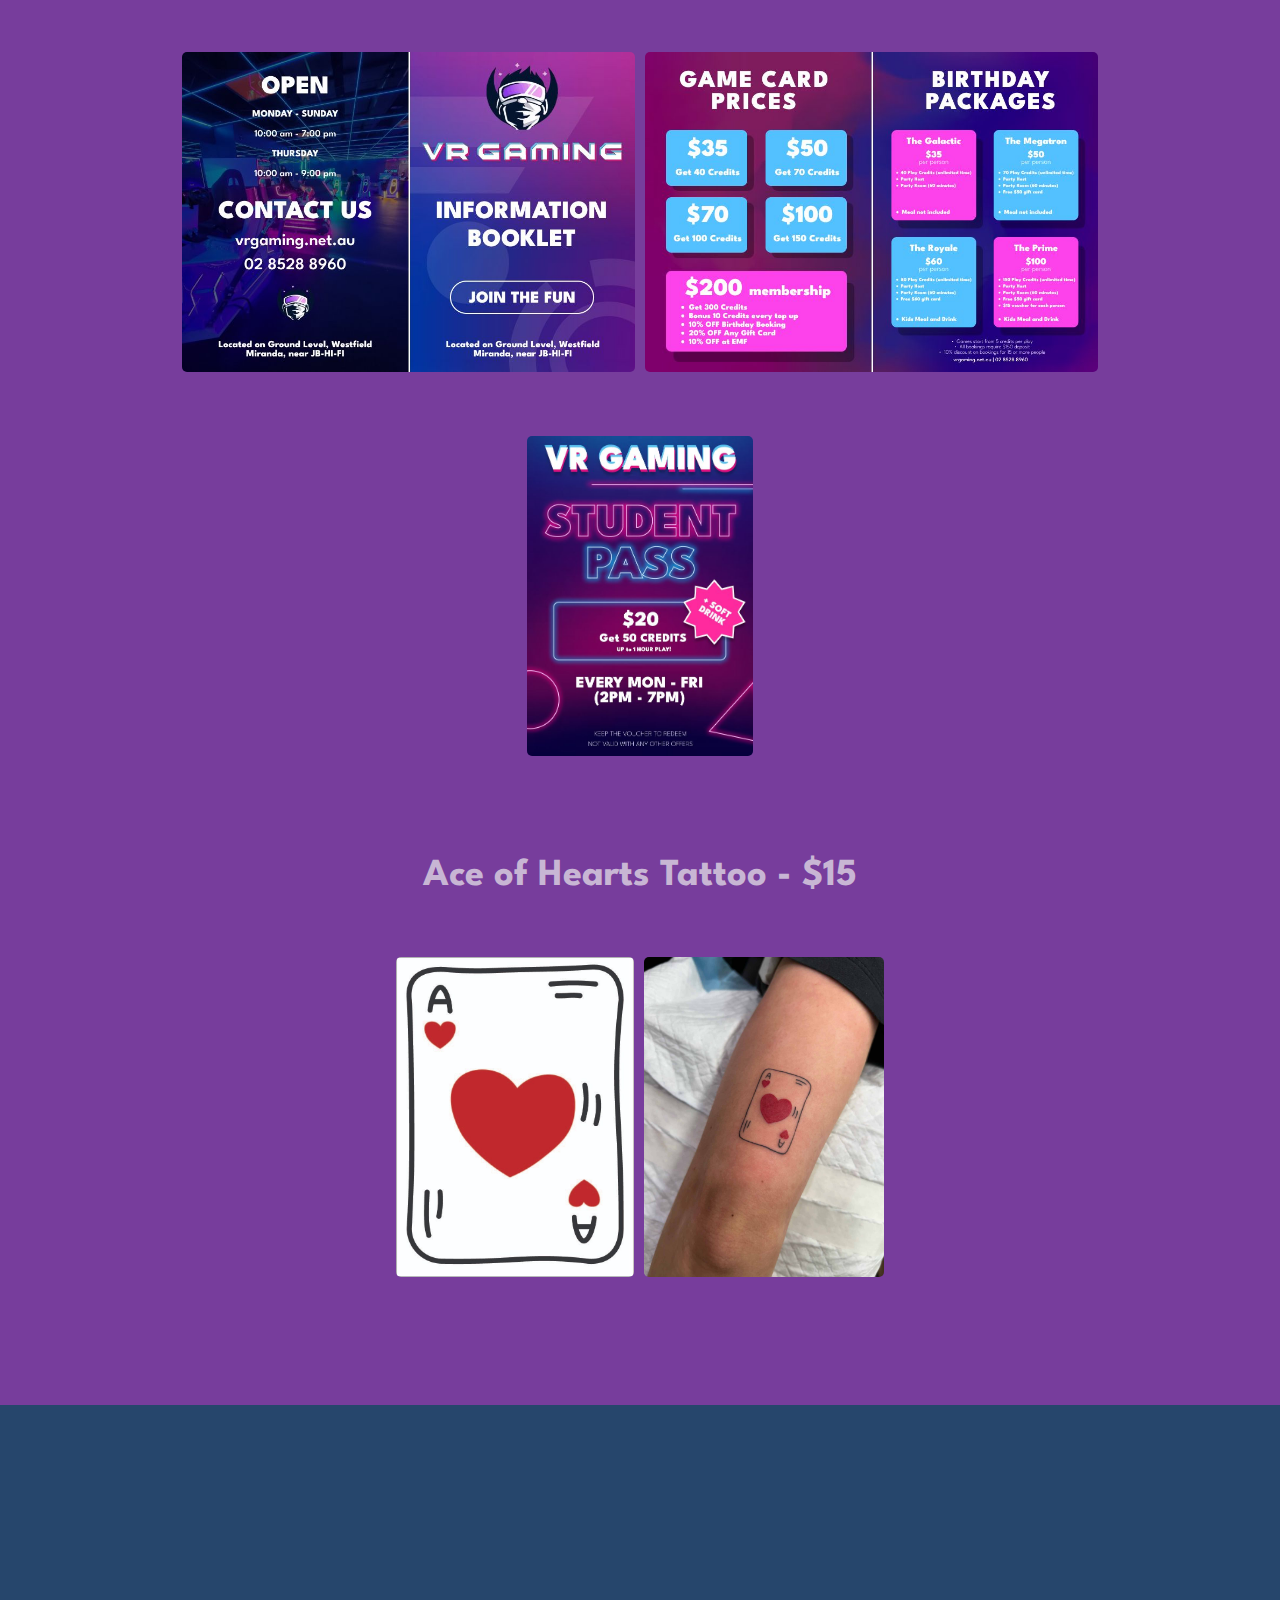
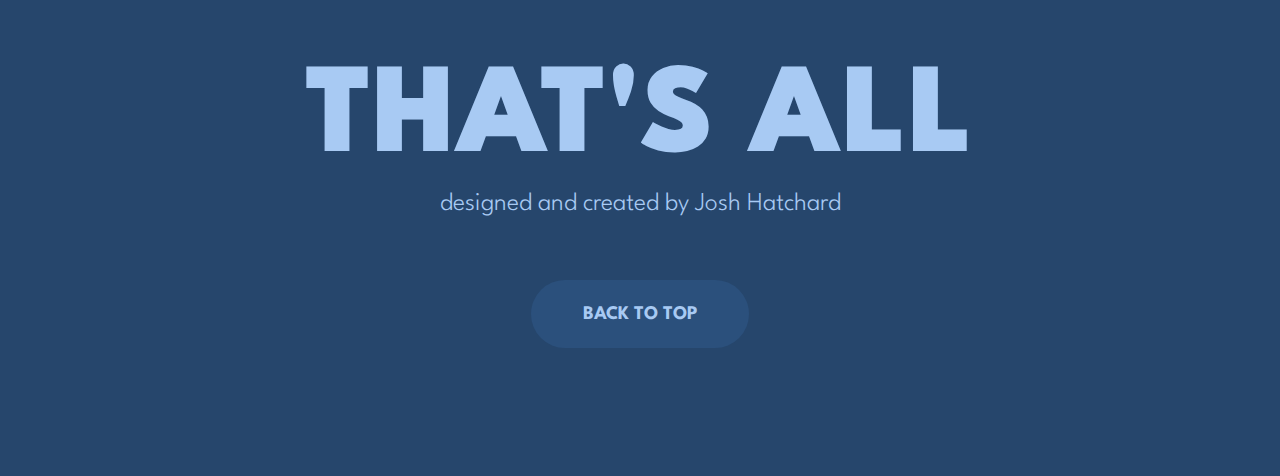
==== commit 57b1cdc4: "new images" ====
--- a/index.html
+++ b/index.html
@@ -102,14 +102,16 @@
         <p4>see works of digital illustrations</p4>
         <div class="gallery">
             <div class="frameflex">
+                <div id="cont"><img class="works" src="images/illustrations/airpods.jpg" alt="Blueprint airpods illustration"></div>
+                <div id="cont"><img class="works" src="images/illustrations/vansposter.jpg" alt="Graphic poster styled design of vans shoes"></div>
+                <div id="cont"><img class="works" src="images/illustrations/house.jpg" alt="Colourful line art house illustration"></div>
+                <div id="cont"><img class="works" src="images/illustrations/minion.jpg" alt="Minion graphic tee illustration"></div>
+            </div>
+            <div class="frameflex">
                 <div id="cont"><img class="works" src="images/illustrations/bridge.jpg" alt="Unlined colourful bridge illustration"></div>
+                <div id="cont"><img class="works" src="images/illustrations/landscape.jpg" alt="Green layered landscape illustration"></div>
                 <div id="cont"><img class="works" src="images/illustrations/vans.jpg" alt="product view of vans illustration"></div>
-                <div id="cont"><img class="works" src="images/illustrations/minion.jpg" alt="Minion graphic tee illustration"></div>
-            </div>
-            <div class="frameflex">
-                <div id="cont"><img class="works" src="images/illustrations/house.jpg" alt="Colourful line art house illustration"></div>
                 <div id="cont"><img class="works" src="images/illustrations/pen.jpg" alt="Still life pen sketch"></div>
-                <div id="cont"><img class="works" src="images/illustrations/vansposter.jpg" alt="Graphic poster styled design of vans shoes"></div>
             </div>
         </div>
     </div>
